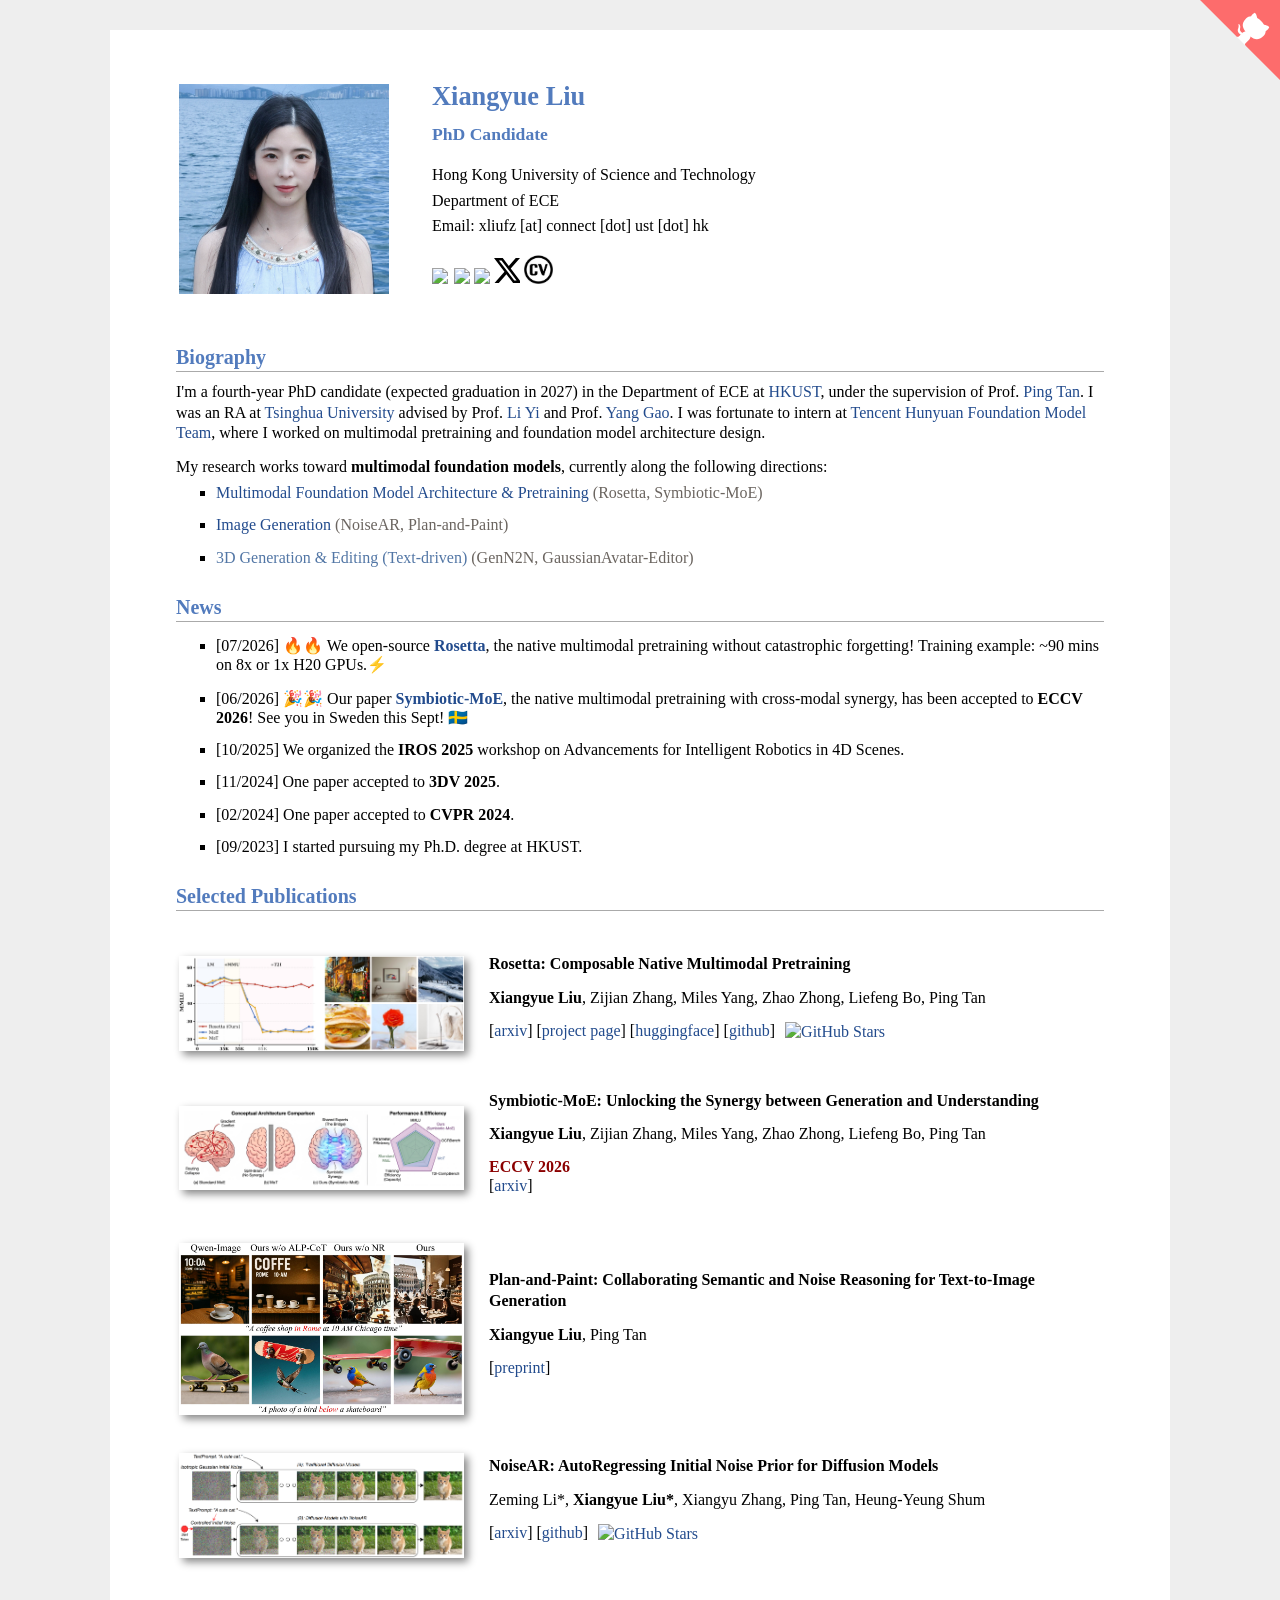
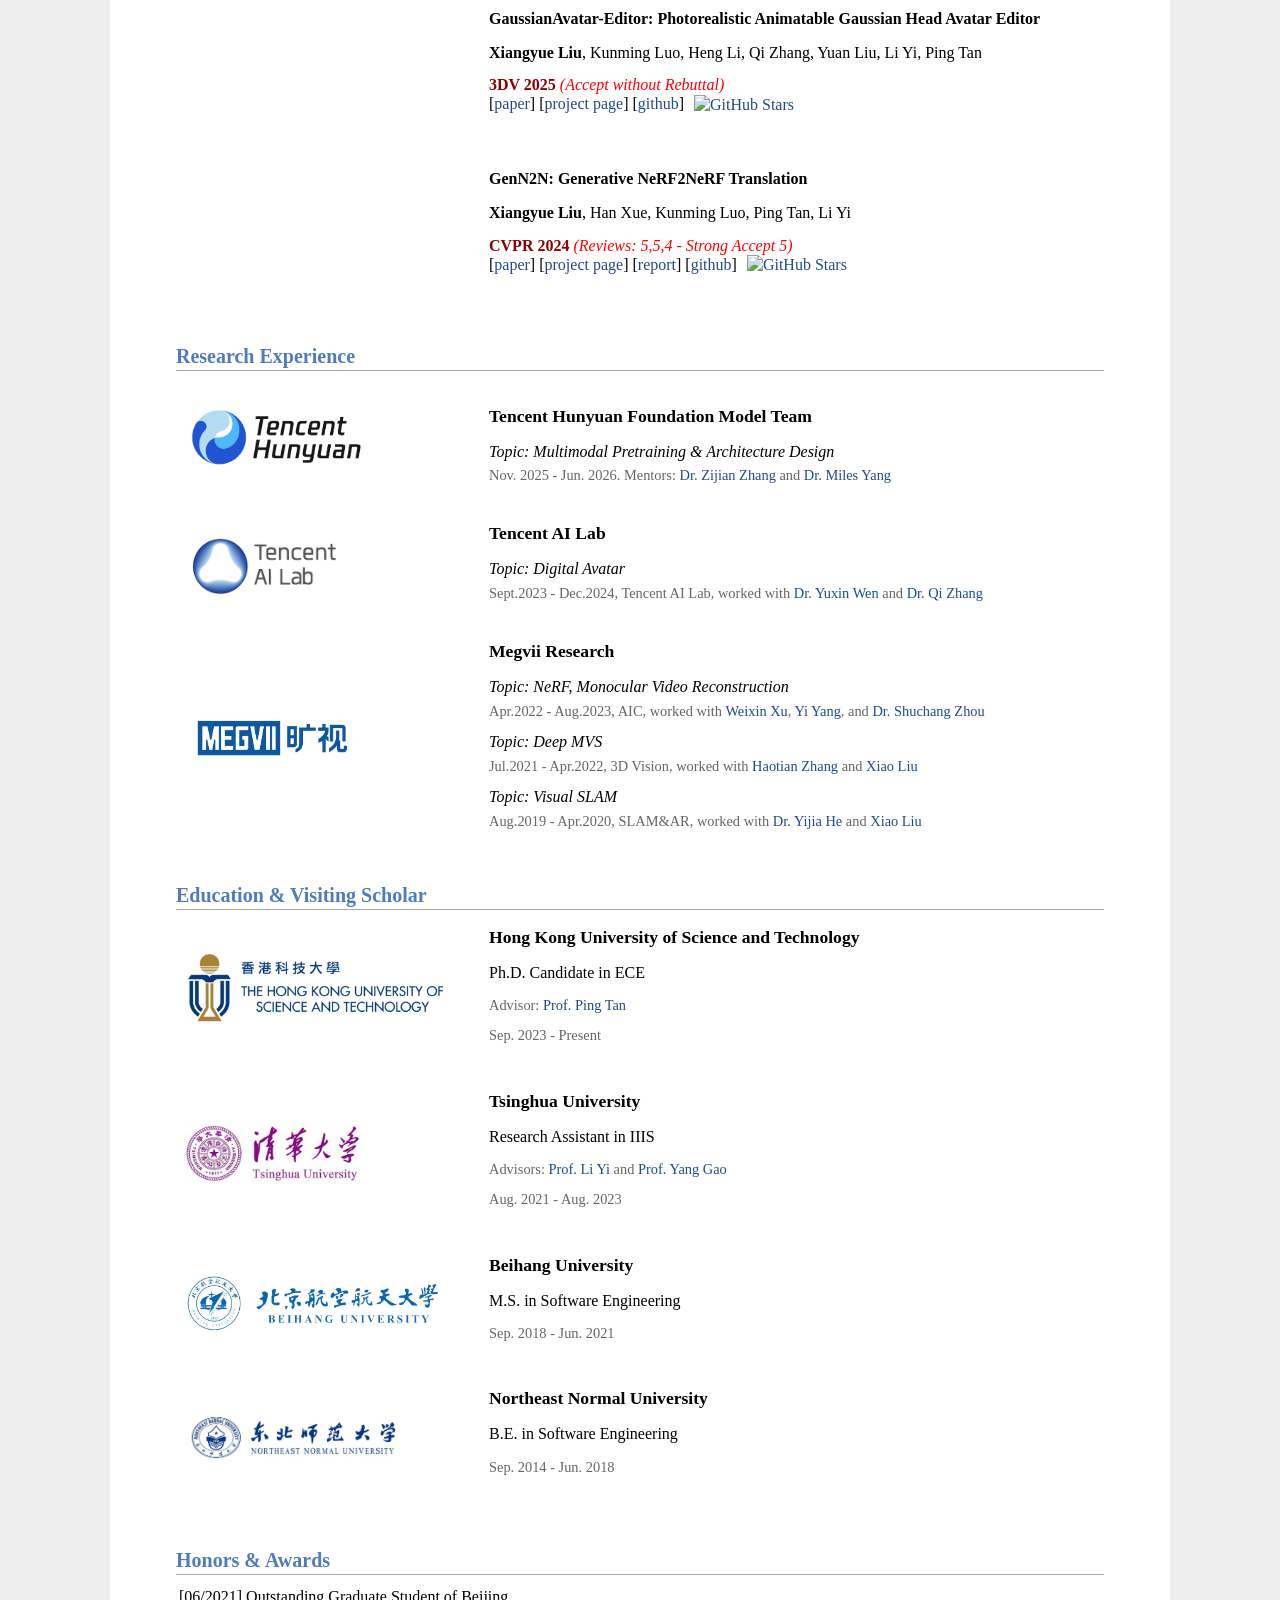
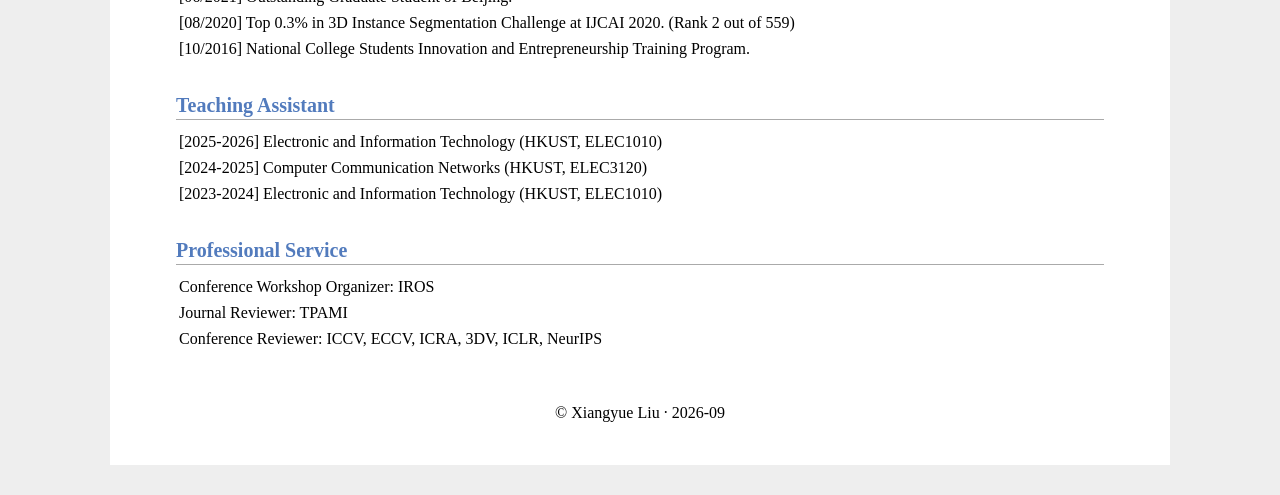
==== index.html @ 3d0ee7c1 "Update index.html" ====
<!DOCTYPE html PUBLIC "-//W3C//DTD XHTML 1.1//EN"
  "http://www.w3.org/TR/xhtml11/DTD/xhtml11.dtd">
<html xmlns="http://www.w3.org/1999/xhtml" xml:lang="en">
<head>
<link rel="icon" type="image/png" href="./pic/rose-logo.png" />
<meta http-equiv="Content-Type" content="text/html;charset=utf-8" />

<meta name="keywords" content="Xiangyue Liu, Liu Xiangyue, Emma Liu, Beihang University, HKUST"> 
<meta name="description" content="Homepage of Xiangyue Liu">
<meta name="google-site-verification" content="yy_3iiS_X6pJdegdwitJMrH0LRLHXwpjrV9RKLXxKjg" />
<meta name="google-site-verification" content="yy_3iiS_X6pJdegdwitJMrH0LRLHXwpjrV9RKLXxKjg" />
<link rel="stylesheet" href="jemdoc.css" type="text/css">
<title>Xiangyue Liu</title>
<style>
    .smaller-image {
      width: 20%;
    }
</style>

</head>
<body>
<div id="layout-content" style="margin-top:25px">
 <a href="https://github.com/Lxiangyue" class="github-corner"><svg width="80" height="80" viewBox="0 0 250 250" style="fill:#FD6C6C; color:#fff; position: absolute; top: 0; border: 0; right: 0;"><path d="M0,0 L115,115 L130,115 L142,142 L250,250 L250,0 Z"></path><path d="M128.3,109.0 C113.8,99.7 119.0,89.6 119.0,89.6 C122.0,82.7 120.5,78.6 120.5,78.6 C119.2,72.0 123.4,76.3 123.4,76.3 C127.3,80.9 125.5,87.3 125.5,87.3 C122.9,97.6 130.6,101.9 134.4,103.2" fill="currentColor" style="transform-origin: 130px 106px;" class="octo-arm"></path><path d="M115.0,115.0 C114.9,115.1 118.7,116.5 119.8,115.4 L133.7,101.6 C136.9,99.2 139.9,98.4 142.2,98.6 C133.8,88.0 127.5,74.4 143.8,58.0 C148.5,53.4 154.0,51.2 159.7,51.0 C160.3,49.4 163.2,43.6 171.4,40.1 C171.4,40.1 176.1,42.5 178.8,56.2 C183.1,58.6 187.2,61.8 190.9,65.4 C194.5,69.0 197.7,73.2 200.1,77.6 C213.8,80.2 216.3,84.9 216.3,84.9 C212.7,93.1 206.9,96.0 205.4,96.6 C205.1,102.4 203.0,107.8 198.3,112.5 C181.9,128.9 168.3,122.5 157.7,114.1 C157.9,116.9 156.7,120.9 152.7,124.9 L141.0,136.5 C139.8,137.7 141.6,141.9 141.8,141.8 Z" fill="currentColor" class="octo-body"></path></svg></a><style>.github-corner:hover .octo-arm{animation:octocat-wave 560ms ease-in-out}@keyframes octocat-wave{0%,100%{transform:rotate(0)}20%,60%{transform:rotate(-25deg)}40%,80%{transform:rotate(10deg)}}@media (max-width:500px){.github-corner:hover .octo-arm{animation:none}.github-corner .octo-arm{animation:octocat-wave 560ms ease-in-out}}</style>

<table>
    <tbody>
        <tr>
            <td style="vertical-align: middle; width: 220px;">
                <img src="./pic/im.jpg" border="0" width="210">
            </td>
            
            <td style="vertical-align: middle; padding-left: 30px;"> 
                <div id="toptitle">					
                    <h1 style="margin-top: 15px; margin-bottom: 5px;">Xiangyue Liu</h1>
                    <h3 style="margin-top: 0; margin-bottom: 15px;">PhD Candidate</h3>
                    
                    <p style="line-height: 1.6; margin-bottom: 0;">
                        Hong Kong University of Science and Technology <br>
                        Department of ECE<br>
                        Email: xliufz [at] connect [dot] ust [dot] hk
                    </p>
                    
                    <p style="margin-bottom: 0; margin-top: 15px;"> 
                        <a href="https://scholar.google.com/citations?user=m3c3jnYAAAAJ&hl=en" style="margin-right: 2px;">
                            <img src="./pic/google_scholar.png" height="30px" style="margin-bottom:-3px">
                        </a>
                        <a href="https://github.com/Lxiangyue">
                            <img src="./pic/github.jpg" height="30px" style="margin-bottom:-3px">
                        </a>
                        <a href="https://www.linkedin.com/in/xiangyue-liu-45589934b">
                            <img src="./pic/LinkedIn.jpg" height="30px" style="margin-bottom:-3px">
                        </a>
                        <a href="https://x.com/star_chenxi" style="display:inline-block; margin-bottom:-3px; vertical-align:-2px;">
                            <svg width="26" height="26" viewBox="1.254 1.452 20.298 20.298" fill="#000">
                                <path d="M18.244 2.25h3.308l-7.227 8.26 8.502 11.24h-6.66l-5.214-6.817L4.99 21.75H1.68l7.73-8.835L1.254 2.25H8.08l4.713 6.231zm-1.161 17.52h1.833L7.084 4.126H5.117z"/>
                            </svg>
                        </a>
					    <a href="./pic/cv-xiangyueliu.pdf" target="_blank" style="margin-right: 2px; border: none !important; text-decoration: none !important; outline: none !important;">
					        <img src="./pic/cv-logo.png" height="30px" style="margin-bottom:-3px; border: none !important;">
					    </a>
                    </p>
                </div>
            </td>
        </tr>
    </tbody>
</table>

<h2>Biography</h2>
<p>
	<!-- I'm a fourth-year (expected June 2027) PhD candidate of ECE at <a href="https://hkust.edu.hk/zh-hans">HKUST</a>, under the supervision of <a href="https://ece.hkust.edu.hk/pingtan">Prof. Ping Tan</a>. 
	I was an RA at <a href="https://iiis.tsinghua.edu.cn/en/">Tsinghua University</a> advised by <a href="https://ericyi.github.io/">Prof. Li Yi</a> and <a href="http://people.iiis.tsinghua.edu.cn/~gaoyang/">Prof. Yang Gao</a>. 
	<p style="margin-top: 12px; margin-bottom: 16px;">
	  My research interests focus on 
	  <span style="color: #666;">Multimodal Pretraining</span>, 
	  <span style="color: #666;">Large Multimodal Foundation Models</span>, 
	  <span style="color: #666;">Unified Understanding and Generation</span>, and 
	  <span style="color: #666;">Generative Models</span>.
	</p> -->

	I'm a fourth-year PhD candidate (expected graduation in 2027) in the Department of ECE at <a href="https://hkust.edu.hk/zh-hans">HKUST</a>, under the supervision of Prof. <a href="https://ece.hkust.edu.hk/pingtan">Ping Tan</a>. I was an RA at <a href="https://iiis.tsinghua.edu.cn/en/">Tsinghua University</a> advised by Prof. <a href="https://ericyi.github.io/">Li Yi</a> and Prof. <a href="http://people.iiis.tsinghua.edu.cn/~gaoyang/">Yang Gao</a>. I was fortunate to intern at <a href="">Tencent Hunyuan Foundation Model Team</a>, where I worked on multimodal pretraining and foundation model architecture design.
	
        <p>My research works toward <strong>multimodal foundation models</strong>, currently along the following directions:</p>
        <ul class="areas">
          <li>
            <span class="area-name"><a href="">Multimodal Foundation Model Architecture &amp; Pretraining</a></span>
		    <span class="area-works" style="color: #6b6560;">
		      (<a href="https://rosetta-lmm.github.io/" style="color: #6b6560;">Rosetta</a>,
		      <a href="https://arxiv.org/pdf/2604.07753" style="color: #6b6560;">Symbiotic-MoE</a>)
		    </span>
            <!-- <span class="area-works">(<a href="https://rosetta-lmm.github.io/">Rosetta</a>, <a href="https://arxiv.org/pdf/2604.07753">Symbiotic-MoE</a>)</span> -->
          </li>
          <li>
            <span class="area-name"><a href="">Image Generation</a></span>
            <!-- <span class="area-works">(<a href="https://arxiv.org/abs/2506.01337">NoiseAR</a>, <a href="https://openreview.net/forum?id=DC0AtnJXeQ">Plan-and-Paint</a>)</span> -->
		    <span class="area-works" style="color: #6b6560;">
		      (<a href="https://arxiv.org/abs/2506.01337" style="color: #6b6560;">NoiseAR</a>,
		      <a href="https://openreview.net/forum?id=DC0AtnJXeQ" style="color: #6b6560;">Plan-and-Paint</a>)
		    </span>
          </li>
          <li>
            <span class="area-name" style="color: #5276a5;">3D Generation &amp; Editing (Text-driven)</span>
            <!-- <span class="area-works">(<a href="https://xiangyueliu.github.io/GenN2N/">GenN2N</a>, <a href="https://xiangyueliu.github.io/GaussianAvatar-Editor/">GaussianAvatar-Editor</a>)</span> -->
		    <span class="area-works" style="color: #6b6560;">
		      (<a href="https://xiangyueliu.github.io/GenN2N/" style="color: #6b6560;">GenN2N</a>,
		      <a href="https://xiangyueliu.github.io/GaussianAvatar-Editor/" style="color: #6b6560;">GaussianAvatar-Editor</a>)
		    </span>
		  </li>
          <!-- <li>
            <span class="area-name">Spatial Intelligence</span>
            <span class="area-works"><a href="https://ieeexplore.ieee.org/abstract/document/9561283">RPR</a>, <a href="https://ieeexplore.ieee.org/abstract/document/9879144">TransMVSNet</a>, <a href="https://link.springer.com/chapter/10.1007/978-3-031-19821-2_36">KD-MVS</a>, <a href="https://link.springer.com/chapter/10.1007/978-3-031-19784-0_5">INRs</a></span>
          </li> -->
        </ul>

	
<h2>News</h2>
<div style=overflow: auto;">
<ul>
	<li>
	    [07/2026] 🔥🔥 We open-source <a href="https://rosetta-lmm.github.io/" target="_blank"><strong>Rosetta</strong></a>, the native multimodal pretraining without catastrophic forgetting! Training example: ~90 mins on 8x or 1x H20 GPUs.⚡️
	</li>
	<li>
	    [06/2026] 🎉🎉 Our paper <a href="https://arxiv.org/pdf/2604.07753" target="_blank"><strong>Symbiotic-MoE</strong></a>, the native multimodal pretraining with cross-modal synergy, has been accepted to <a href="https://eccv.ecva.net/Conferences/2026" style="color: inherit; text-decoration: none;"><strong>ECCV 2026</strong></a>! See you in Sweden this Sept! 🇸🇪
	</li>
	<li> 
		[10/2025] We organized the <a href="https://www.iros25.org/" style="color: inherit; text-decoration: none;"><strong>IROS 2025</strong></a> workshop on <a href="https://4drobotics-iros2025.github.io/" style="color: inherit; text-decoration: none;">Advancements for Intelligent Robotics in 4D Scenes</a>. 
	</li>
	<li>
		
		[11/2024] One paper accepted to <a href="https://3dvconf.github.io/2025/" style="color: inherit; text-decoration: none;"><strong>3DV 2025</strong></a>.
	</li>
	<li>
		[02/2024] One paper accepted to <a href="https://cvpr.thecvf.com/Conferences/2024" style="color: inherit; text-decoration: none;"><strong>CVPR 2024</strong></a>.
	</li>
	<li>
		[09/2023] I started pursuing my Ph.D. degree at <a href="https://hkust.edu.hk/zh-hans" style="color: inherit; text-decoration: none;">HKUST</a>.
	</li>
	
</ul>
</div>
	
<h2> Selected Publications </h2>
<!-- <small>*: equal contribution</small> -->
<table id="tbPublications" width="100%">
	<tbody>
		<tr>
		<tr>&nbsp</tr>
		<tr>&nbsp</tr>
		<tr>&nbsp</tr>
		<tr>&nbsp</tr>
		<tr>&nbsp</tr>

		
 		<tr>
			<td width="306">
			<img src="./pub/Rosetta.jpg" width="285px" style="box-shadow: 4px 4px 8px #888">
			</td>				
			<td>
			<p><b>Rosetta: Composable Native Multimodal Pretraining</b></p>
			<p><b>Xiangyue Liu</b>, Zijian Zhang, Miles Yang, Zhao Zhong, Liefeng Bo, Ping Tan</p>
		    <p>
		      [<a href="https://arxiv.org/abs/2607.00293">arxiv</a>] 
		      [<a href="https://rosetta-lmm.github.io/">project page</a>] 
		      [<a href="https://huggingface.co/tencent/Rosetta-inference">huggingface</a>]
		      [<a href="https://github.com/Lxiangyue/Rosetta">github</a>] 
		      <a href="https://github.com/Lxiangyue/Rosetta" target="_blank" style="text-decoration: none; margin-left: 6px; vertical-align: middle;">
		        <img src="https://img.shields.io/github/stars/Lxiangyue/Rosetta?style=social" alt="GitHub Stars" style="height: 20px; vertical-align: middle; margin-bottom: 1px;">
		      </a>
		    </p>
			</td>
		</tr>
		<tr>&nbsp</tr>
			<tr>&nbsp</tr>
			<tr>&nbsp</tr>
			<tr>&nbsp</tr>
			<tr>&nbsp</tr>
		<tr>&nbsp</tr>
		<tr>&nbsp</tr>
		<tr>&nbsp</tr>
		<tr>&nbsp</tr>
		<tr>&nbsp</tr>	
		<tr>&nbsp</tr>
		<tr>&nbsp</tr>
		<tr>&nbsp</tr>
		<tr>&nbsp</tr>
		<tr>&nbsp</tr>

		
		<!--########################-->
 		<tr>
			<td width="306">
			<!-- <img src="./pub/teaser.png" width="285px" style="box-shadow: 4px 4px 8px #888"> -->
			<img src="./pub/Symbiotic-MoE.png" width="285px" style="box-shadow: 4px 4px 8px #888">
			</td>				
			<td>
			<p><b>Symbiotic-MoE: Unlocking the Synergy between Generation and Understanding</b></p>
			<p><b>Xiangyue Liu</b>, Zijian Zhang, Miles Yang, Zhao Zhong, Liefeng Bo, Ping Tan</p>
			<a href="https://eccv.ecva.net/Conferences/2026" style="color: #8b0000; text-decoration: none;"><strong>ECCV 2026</strong></a>
			<p> [<a href="https://arxiv.org/pdf/2604.07753">arxiv</a>] 
			</p>
			</td>
		</tr>
		<tr>&nbsp</tr>
			<tr>&nbsp</tr>
			<tr>&nbsp</tr>
			<tr>&nbsp</tr>
			<tr>&nbsp</tr>
		<tr>&nbsp</tr>
		<tr>&nbsp</tr>
		<tr>&nbsp</tr>
		<tr>&nbsp</tr>
		<tr>&nbsp</tr>	
		
		<tr>&nbsp</tr>
		<tr>&nbsp</tr>
		<tr>&nbsp</tr>
		<tr>&nbsp</tr>
		<tr>&nbsp</tr>
		<!--########################-->
 		<tr>
			<td width="306">
			<img src="./pub/Plan-and-Paint.jpg" width="285px" style="box-shadow: 4px 4px 8px #888">
			</td>				
			<td>
			<p><b>Plan-and-Paint: Collaborating Semantic and Noise Reasoning for Text-to-Image Generation</b></p>
			<p><b>Xiangyue Liu</b>, Ping Tan</p>
			<p> [<a href="https://openreview.net/pdf?id=DC0AtnJXeQ">preprint</a>] 
			</p>
			</td>
		</tr>
		<tr>&nbsp</tr>
			<tr>&nbsp</tr>
			<tr>&nbsp</tr>
			<tr>&nbsp</tr>
			<tr>&nbsp</tr>
		<tr>&nbsp</tr>
			<tr>&nbsp</tr>
			<tr>&nbsp</tr>
			<tr>&nbsp</tr>
			<tr>&nbsp</tr>
		
		<tr>&nbsp</tr>
		<tr>&nbsp</tr>
		<tr>&nbsp</tr>
		<tr>&nbsp</tr>
		<tr>&nbsp</tr>
		<!--########################-->
		<tr>
			<td width="306">
			<img src="./pub/NoiseAR.png" width="285px" style="box-shadow: 4px 4px 8px #888">
			</td>				
			<td>
			<p><b>NoiseAR: AutoRegressing Initial Noise Prior for Diffusion Models</b></p>
			<p>Zeming Li*, <b>Xiangyue Liu*</b>, Xiangyu Zhang, Ping Tan, Heung-Yeung Shum</p>
			<p> 
				[<a href="https://arxiv.org/abs/2506.01337">arxiv</a>] 
				[<a href="https://github.com/HKUST-SAIL/NoiseAR/">github</a>] 
			<a href="https://github.com/HKUST-SAIL/NoiseAR" target="_blank" style="text-decoration: none; margin-left: 6px; vertical-align: middle;">
		    	<img src="https://img.shields.io/github/stars/HKUST-SAIL/NoiseAR?style=social" alt="GitHub Stars" style="height: 20px; vertical-align: middle; margin-bottom: 1px;">
		    </a>
			</p>
			</td>
		</tr>
		<tr>&nbsp</tr>
		<tr>&nbsp</tr>
		<tr>&nbsp</tr>
		<tr>&nbsp</tr>
		<tr>&nbsp</tr>
			<tr>&nbsp</tr>
		<tr>&nbsp</tr>
		<tr>&nbsp</tr>
		<tr>&nbsp</tr>
		<tr>&nbsp</tr>
		<tr>&nbsp</tr>
		<tr>&nbsp</tr>
		<tr>&nbsp</tr>
		<tr>&nbsp</tr>
		<tr>&nbsp</tr>	
		<!--########################-->
		<tr>
			<td width="306">
			<video width="285" muted autoplay loop>
			    <source src="./pub/3DV_GSEditor.mp4" type="video/mp4">
			</video>
			</td>
			<td>
			<p><b>GaussianAvatar-Editor: Photorealistic Animatable Gaussian Head Avatar Editor</b></p>
			<p> <b>Xiangyue Liu</b>, Kunming Luo, Heng Li, Qi Zhang, Yuan Liu, Li Yi, Ping Tan </p>
			<!-- <a href="https://3dvconf.github.io/2025/" style="color: #8b0000; text-decoration: none;"><strong>3DV 2025</strong></a><span style="color: #a16207; font-weight: normal; font-style: italic; font-size: 1.0em; margin-left: 4px;">(Accept without Rebuttal)</span> -->
			<a href="https://3dvconf.github.io/2025/" style="color: #8b0000; text-decoration: none;"><strong>3DV 2025</strong></a><span style="color: red; font-weight: normal; font-style: italic; font-size: 1.0em; margin-left: 4px;">(Accept without Rebuttal)</span>
			<p>[<a href="https://arxiv.org/abs/2501.09978">paper</a>] [<a href="https://xiangyueliu.github.io/GaussianAvatar-Editor/">project page</a>] [<a href="https://github.com/Lxiangyue/GaussianAvatar-Editor">github</a>]
			<a href="https://github.com/Lxiangyue/GaussianAvatar-Editor" target="_blank" style="text-decoration: none; margin-left: 6px; vertical-align: middle;">
		    	<img src="https://img.shields.io/github/stars/Lxiangyue/GaussianAvatar-Editor?style=social" alt="GitHub Stars" style="height: 20px; vertical-align: middle; margin-bottom: 1px;">
		    </a>
			</p>
			</td>
		</tr>
		<tr>&nbsp</tr>
		<tr>&nbsp</tr>
		<tr>&nbsp</tr>
		<tr>&nbsp</tr>
		<tr>&nbsp</tr>
		<!--########################-->
		<tr>
			<td width="306">
			<video width="285" muted autoplay loop>
			    <source src="./pub/CVPR_GenN2N.mp4" type="video/mp4">
			</video>
			</td>
			<td>
			<p><b>GenN2N: Generative NeRF2NeRF Translation</b></p>
			<p> <b>Xiangyue Liu</b>, Han Xue, Kunming Luo, Ping Tan, Li Yi </p>
			<!-- <a href="https://cvpr.thecvf.com/Conferences/2024" style="color: inherit; text-decoration: none;"><strong>CVPR 2024</strong></a><span style="color:red;"> (Reviews: 5,5,4 - Strong Accept 5)</span> -->
			<!-- <a href="https://cvpr.thecvf.com/Conferences/2024" style="color: #8b0000; text-decoration: none;"><strong>CVPR 2024</strong></a><span style="color: #a16207; font-weight: normal; font-style: italic; font-size: 1.0em; margin-left: 4px;">(Reviews: 5,5,4 - Strong Accept 5)</span> -->
			<a href="https://cvpr.thecvf.com/Conferences/2024" style="color: #8b0000; text-decoration: none;"><strong>CVPR 2024</strong></a><span style="color: red; font-weight: normal; font-style: italic; font-size: 1.0em; margin-left: 4px;">(Reviews: 5,5,4 - Strong Accept 5)</span>
				<!-- <span style="color: #8b0000; font-weight: normal; font-style: italic; font-size: 0.95em; margin-left: 4px;">(Reviews: 5,5,4 - Strong Accept 5)</span> -->
			<p> [<a href="https://openaccess.thecvf.com/content/CVPR2024/papers/Liu_GenN2N_Generative_NeRF2NeRF_Translation_CVPR_2024_paper.pdf">paper</a>] [<a href="https://xiangyueliu.github.io/GenN2N/">project page</a>] [<a href="https://mp.weixin.qq.com/s/9CYkP_-oV6g4H5Pcs9PAgw">report</a>] [<a href="https://github.com/Lxiangyue/GenN2N">github</a>]
			 <a href="https://github.com/Lxiangyue/GenN2N" target="_blank" style="text-decoration: none; margin-left: 6px; vertical-align: middle;">
		        <img src="https://img.shields.io/github/stars/Lxiangyue/GenN2N?style=social" alt="GitHub Stars" style="height: 20px; vertical-align: middle; margin-bottom: 1px;">
		      </a>
			</p>
			</td>
		</tr>
		<tr>&nbsp</tr>
		<tr>&nbsp</tr>
		<tr>&nbsp</tr>
		<tr>&nbsp</tr>
		<tr>&nbsp</tr>

		
		<!-- <tr>
			<td width="306">
			<video width="285" muted autoplay loop>
			    <source src="./pub/Uni3D.mp4" type="video/mp4">
			</video>
			</td>
			<td>
			<p><b>Uni3D: Single Video-based Dynamic 3D Modeling for Humans and Animals with a Unified Template</b></p>
			<p> <b>Xiangyue Liu</b>, Weixin Xu, Shuchang Zhou, Li Yi, Yang Gao </p>
			<em>Under Review</em>
			<p> [<a href="https://xiangyueliu.github.io/Uni3D/">project</a>]
			</p>
			</td>
		</tr>
		<tr>&nbsp</tr>
		<tr>&nbsp</tr>
		<tr>&nbsp</tr>
		<tr>&nbsp</tr>
		<tr>&nbsp</tr> -->

		<!--########################-->
		<!-- <tr>
			<td width="306">
			<img src="./pub/ECCV_Sob.png" width="285px" style="box-shadow: 4px 4px 8px #888">
			</td>
			<td>
			<p><b>Sobolev Training for Implicit Neural Representations with Approximated Image Derivatives</b></p>
			<p> Wentao Yuan, Qingtian Zhu, <b>Xiangyue Liu</b>, Yikang Ding, Haotian Zhang, Chi Zhang </p>
			<em>ECCV 2022</em>
			<p> [<a href="https://arxiv.org/abs/2207.10395?context=cs">paper</a>] [<a href="https://github.com/megvii-research/Sobolev_INRs">code</a>] 
			</p>
			</td>
		</tr>
		<tr>&nbsp</tr>
		<tr>&nbsp</tr>
		<tr>&nbsp</tr>
		<tr>&nbsp</tr>
		<tr>&nbsp</tr> -->
		
		<!--########################-->
		<!-- <tr>
			<td width="306">
			<img src="./pub/ECCV_KDMVS.png" width="285px" style="box-shadow: 4px 4px 8px #888">
			</td>
			<td>
			<p><b>KD-MVS: Knowledge Distillation Based Self-supervised Learning for Multi-view Stereo</b></p>
			<p> Yikang Ding, Qingtian Zhu, <b>Xiangyue Liu</b>, Wentao Yuan, Haotian Zhang, Chi Zhang </p>
			<em>ECCV 2022</em>
			<p> [<a href="https://arxiv.org/abs/2207.10425">paper</a>] [<a href="https://github.com/megvii-research/KD-MVS">code</a>]
			</p>
			</td>
		</tr>
		<tr>&nbsp</tr>
		<tr>&nbsp</tr>
		<tr>&nbsp</tr>
		<tr>&nbsp</tr>
		<tr>&nbsp</tr> -->
		
		<!--########################-->
		<!-- <tr>
			<td width="306">
			<img src="./pub/CVPR_TransMVSNet.png" width="285px" style="box-shadow: 4px 4px 8px #888">
			</td>
			<td>
			<p><b>TransMVSNet: Global Context-aware Multi-view Stereo Network with Transformers</b></p>
			<p> Yikang Ding*, Wentao Yuan*, Qingtian Zhu, Haotian Zhang, <b>Xiangyue Liu</b>, Yuanjiang Wang, Xiao Liu </p>
			<em>CVPR 2022</em>
			<p> [<a href="https://arxiv.org/abs/2111.14600">paper</a>] [<a href="https://dingyikang.github.io/transmvsnet.github.io/">project</a>] [<a href="https://github.com/MegviiRobot/TransMVSNet">code</a>] 
			</p>
			</td>
		</tr>
		<tr>&nbsp</tr>
		<tr>&nbsp</tr>
		<tr>&nbsp</tr>
		<tr>&nbsp</tr>
		<tr>&nbsp</tr> -->
		
		<!--########################-->
		<!-- <tr>
			<td width="306">
			<img src="./pub/ICRA_RPR.png" width="285px" style="box-shadow: 4px 4px 8px #888">
			</td>
			<td>
			<p><b>Structure Reconstruction Using Ray-Point-Ray Features: Representation and Camera Pose Estimation</b></p>
			<p> Yijia He*, <b>Xiangyue Liu*</b>, Xiao Liu, Ji Zhao </p>
			<em>ICRA 2021</em>
			<p> [<a href="https://ieeexplore.ieee.org/document/9561283">paper</a>]
			</p>
			</td>
		</tr>
		<tr>&nbsp</tr>
		<tr>&nbsp</tr>
		<tr>&nbsp</tr>
		<tr>&nbsp</tr>
		<tr>&nbsp</tr> -->

		<!--########################-->
		<!-- <tr>
			<td width="306">
			<img src="./pub/IJCAI_3DSeg.png" width="285px" style="box-shadow: 4px 4px 8px #888">
			</td>
			<td>
			<p><b>2nd Place Solution to Instance Segmentation of IJCAI 3D AI Challenge 2020</b></p>
			<p> Kai Jiang*, <b>Xiangyue Liu*</b>, Zhang Ju*, Xiang Luo </p>
			<em>IJCAI Workshop 2020</em>
			<p> [<a href="https://arxiv.org/abs/2010.10957">paper</a>]
			</p>
			</td>
		</tr>
		<tr>&nbsp</tr>
		<tr>&nbsp</tr>
		<tr>&nbsp</tr>
		<tr>&nbsp</tr>
		<tr>&nbsp</tr>		 -->
		
	</tbody>
</table>


	
<h2>Research Experience</h2>
<table id="tbPublications" width="100%">
	<tbody>
	<p></p>
	</td>

    <tr>
		<td width="306" style="vertical-align: top; padding-top: 3px;">
		<img src="./internship/hunyuan-English.png" width="210x" style="box-shadow: 4px 4px 8px #ffffff; margin-left: -5px;">
		<!-- <img src="./internship/tencent_hunyuan.jpg" width="200x" style="box-shadow: 4px 4px 8px #ffffff; margin-left: 10px;"> -->
		</td>
        <td>
            <p style="font-size: 1.1em;"><b>Tencent Hunyuan Foundation Model Team</b></p>
            <p style="margin-bottom: 4px;"><em>Topic: Multimodal Pretraining & Architecture Design</em></p>
            <p style="font-size: 0.9em; color: #666;">Nov. 2025 - Jun. 2026. Mentors: <a href="https://scholar.google.com/citations?user=TZ0nnhgAAAAJ&hl=zh-CN">Dr. Zijian Zhang</a> and <a href="https://openreview.net/profile?id=~Miles_Yang2">Dr. Miles Yang</a></p>
            </p>
		</td>
    </tr>
	<tr>&nbsp</tr>
		<tr>&nbsp</tr>
		<tr>&nbsp</tr>
		<tr>&nbsp</tr>
		<tr>&nbsp</tr>
	<tr>&nbsp</tr>
		<tr>&nbsp</tr>
		<tr>&nbsp</tr>
		<tr>&nbsp</tr>
		<tr>&nbsp</tr>

	
	<tr>
		<td width="306">
		<img src="./internship/tencent.png" width="160x" style="box-shadow: 4px 4px 8px #ffffff; margin-left: 5px;">
		</td>
		<td>
		<p style="font-size: 1.1em;"><b> Tencent AI Lab </b></p>
		<p style="margin-bottom: 4px;"><em>Topic: Digital Avatar</em></p>
		<p style="font-size: 0.9em; color: #666;">Sept.2023 - Dec.2024, Tencent AI Lab, worked with <a href="https://scholar.google.com/citations?user=DTIh8o4AAAAJ&hl=en">Dr. Yuxin Wen</a> and <a href="https://qzhang-cv.github.io/">Dr. Qi Zhang</a></p>
		</td>
	</tr>
	<tr>&nbsp</tr>
		<tr>&nbsp</tr>
		<tr>&nbsp</tr>
		<tr>&nbsp</tr>
		<tr>&nbsp</tr>
	<tr>&nbsp</tr>
		<tr>&nbsp</tr>
		<tr>&nbsp</tr>
		<tr>&nbsp</tr>
		<tr>&nbsp</tr>
	<tr>
		<tr>
		<td width="306">
		<img src="./internship/megvii.png" width="180x" style="box-shadow: 4px 4px 8px #ffffff; margin-left: 3px;">
		</td>
		<td>
		<p style="font-size: 1.1em;"><b> Megvii Research</b></p>
		<p style="margin-bottom: 4px;"><em>Topic: NeRF, Monocular Video Reconstruction</em></p>
		<p style="font-size: 0.9em; color: #666;">Apr.2022 - Aug.2023, AIC, worked with <a href="https://scholar.google.com/citations?user=DWb7N7IAAAAJ&hl=en">Weixin Xu</a>, <a href="https://scholar.google.com/citations?user=5u95wzMAAAAJ&hl=en">Yi Yang</a>, and <a href="https://zsc.github.io/">Dr. Shuchang Zhou</a> </p>
			
		<p style="margin-bottom: 4px;"><em>Topic: Deep MVS</em></p>
		<p style="font-size: 0.9em; color: #666;">Jul.2021 - Apr.2022, 3D Vision, worked with <a href="https://scholar.google.com/citations?user=X1Sa_GYAAAAJ&hl=zh-CN/">Haotian Zhang</a> and <a href="http://www.liuxiao.org/">Xiao Liu</a> </p>
			
		<p style="margin-bottom: 4px;"><em>Topic: Visual SLAM</em></p>
		<p style="font-size: 0.9em; color: #666;">Aug.2019 - Apr.2020, SLAM&AR, worked with <a href="https://scholar.google.com/citations?hl=en&user=_0lKGnkAAAAJ&view_op=list_works&sortby=pubdate">Dr. Yijia He</a> and <a href="http://www.liuxiao.org/">Xiao Liu</a></p>
			
		</td>
	</tr>
	<tr>&nbsp</tr>
		<tr>&nbsp</tr>
		<tr>&nbsp</tr>
		<tr>&nbsp</tr>
		<tr>&nbsp</tr>
</tbody></table>

	
<h2>Education & Visiting Scholar</h2>
<table id="tbPublications" width="100%">
	<tbody>
	<tr>
		<td width="306" align="left" style="vertical-align: middle; padding-bottom: 30px;">
		<img src="./education/hkust.png" width="270px">
	    </td>
		<td style="vertical-align: middle; padding-bottom: 30px;">
			<p style="font-size: 1.1em;"><b>Hong Kong University of Science and Technology</b></p>
			<p>Ph.D. Candidate in ECE</p>
			<p style="font-size: 0.9em; color: #666;">Advisor: <a href="https://ece.hkust.edu.hk/pingtan">Prof. Ping Tan</a></p>
			<p style="font-size: 0.9em; color: #666;">Sep. 2023 - Present</p>
		</td>
	</tr>
	<p></p>
	<p></p>
	<p></p>
	<tr>
		<td width="306" align="left" style="vertical-align: middle; padding-bottom: 30px;">
			<img src="./education/thu.png" width="180px" style="box-shadow: 4px 4px 8px #ffffff; margin-left: 5px;">	
		</td>
		<td style="vertical-align: middle; padding-bottom: 30px;">
			<p style="font-size: 1.1em;"><b>Tsinghua University</b></p>
			<p>Research Assistant in IIIS</p>
			<p style="font-size: 0.9em; color: #666;">Advisors: <a href="https://ericyi.github.io/">Prof. Li Yi</a> and <a href="http://people.iiis.tsinghua.edu.cn/~gaoyang/">Prof. Yang Gao</a></p>
			<p style="font-size: 0.9em; color: #666;">Aug. 2021 - Aug. 2023</p>
		</td>
	</tr>
	<p></p>
	<p></p>
	<p></p>
	<tr>
		<td width="306" align="left" style="vertical-align: middle; padding-bottom: 30px;">
			<img src="./education/buaa.png" width="260px" style="box-shadow: 4px 4px 8px #ffffff; margin-left: -1px;"">	   
		</td>
		<td style="vertical-align: middle; padding-bottom: 30px;">
			<p style="font-size: 1.1em;"><b>Beihang University</b></p>
			<p>M.S. in Software Engineering</p>
			<p style="font-size: 0.9em; color: #666;">Sep. 2018 - Jun. 2021</p>
		</td>
	</tr>
	<p></p>
	<p></p>
	<p></p>
	<tr>
		<td width="306" align="left" style="vertical-align: middle; padding-bottom: 30px;">
			<img src="./education/nenu.png" width="230px" style="box-shadow: 4px 4px 8px #ffffff; margin-left: 5px;">
		</td>	
		<td style="vertical-align: middle; padding-bottom: 30px;">
			<p style="font-size: 1.1em;"><b>Northeast Normal University</b></p>
			<p>B.E. in Software Engineering</p>
			<p style="font-size: 0.9em; color: #666;">Sep. 2014 - Jun. 2018</p>
		</td>
	</tr>
</tbody></table>



<h2>Honors & Awards</h2>
<table style="border-spacing:2px; width:100%; font-family: inherit; font-size: inherit;">
	<tbody>
	<tr><td style="padding-bottom: 5px;"> [06/2021] Outstanding Graduate Student of Beijing.</td></tr>
	<tr><td style="padding-bottom: 5px;"> [08/2020] Top 0.3% in 3D Instance Segmentation Challenge at IJCAI 2020. (Rank 2 out of 559)</td></tr>
	<tr><td style="padding-bottom: 5px;"> [10/2016] National College Students Innovation and Entrepreneurship Training Program.</td></tr>
	</tbody>
</table>
	


<h2>Teaching Assistant</h2>
<table style="border-spacing:2px; width:100%; font-family: inherit; font-size: inherit;">
	<tbody>
	<tr><td style="padding-bottom: 5px;"> [2025-2026] Electronic and Information Technology (HKUST, ELEC1010)</td></tr>
	<tr><td style="padding-bottom: 5px;"> [2024-2025] Computer Communication Networks (HKUST, ELEC3120)</td></tr>
	<tr><td style="padding-bottom: 5px;"> [2023-2024] Electronic and Information Technology (HKUST, ELEC1010)</td></tr>
	</tbody>
</table>
	

	
<h2>Professional Service</h2>
<table style="border-spacing:2px; width:100%; font-family: inherit; font-size: inherit;">
	<tbody>
	<tr><td style="padding-bottom: 5px;"> Conference Workshop Organizer: IROS</td></tr>
	<tr><td style="padding-bottom: 5px;"> Journal Reviewer: TPAMI</td></tr>
	<tr><td style="padding-bottom: 5px;"> Conference Reviewer: ICCV, ECCV, ICRA, 3DV, ICLR, NeurIPS</td></tr>
	</tbody>
</table>

	
<br>
<br>
<div>
	<script type='text/javascript' id='clustrmaps' src='//cdn.clustrmaps.com/map_v2.js?cl=6c7172&w=300&t=tt&d=fEfi1TeABOpJh2PR30Va7JSXWyub5nA4b3oo2lrqrrE&co=f4f4f4&ct=7c4c4c'></script>
</div>
	<!-- <iframe src="https://revolvermaps2.com/widget/c4dbf75e-7b52-484d-8a0d-77f32463772b" width="320" height="320" style="border:0;" loading="lazy"></iframe> -->
<p><center> &copy; Xiangyue Liu · 2026-09  </center></p>

</div>
</body></html>
---- jemdoc.css ----
/* Default css file for jemdoc. */

table#tlayout {
    border: none;
    border-collapse: separate;
    background: white;
}

html {
  background-color: #eeeeee; 
}

@font-face {
  font-family: 'StraightNumbers'; 
  src: local('Palatino');  
  unicode-range: U+30-39;         
}

body { 
  /* font-family: Georgia, serif; */
  font-family: 'StraightNumbers', Georgia, serif;
	
  color: #000;
  background-color: #ffffff; 
  text-align:left; /* for IE */
  margin-top: 30px; 
  margin-bottom: 30px;
  margin-left: auto;
  margin-right: auto;
  padding-left:  50px;
  padding-right: 50px;
  padding-top: 10px;
  padding-bottom: 30px;
  max-width: 960px;
}

#layout-menu {
	background: #f6f6f6;
	border: 1px solid #dddddd;
	padding-top: 0.5em;
	padding-left: 8px;
	padding-right: 8px;
	font-size: 1.0em;
	width: auto;
	white-space: nowrap;
    text-align: left;
    vertical-align: top;
}

#layout-menu td {
	background: #f4f4f4;
    vertical-align: top;
}

#layout-content {
	padding-top: 0.0em;
	padding-left: 1.0em;
	padding-right: 1.0em;
    border: none;
    background: white;
    text-align: left;
    vertical-align: top;
}

#layout-menu a {
	line-height: 1.5em;
	margin-left: 0.5em;
}

tt {
    background: #ffffdd;
}

pre, tt {
	font-size: 90%;
	font-family: monaco, monospace;
}

a, a > tt {
	color: #224b8d;
	text-decoration: none;
}

a:hover {
	border-bottom: 1px gray dotted;
}

#layout-menu a.current:link, #layout-menu a.current:visited {
	color: #022b6d;
	border-bottom: 1px gray solid;
}
#layout-menu a:link, #layout-menu a:visited, #layout-menu a:hover {
	color: #527bbd;
	text-decoration: none;
}
#layout-menu a:hover {
	text-decoration: none;
}

div.menu-category {
	border-bottom: 1px solid gray;
	margin-top: 0.8em;
	padding-top: 0.2em;
	padding-bottom: 0.1em;
	font-weight: bold;
}

div.menu-item {
	padding-left: 16px;
	text-indent: -16px;
}

div#toptitle {
	padding-bottom: 0.2em;
	margin-bottom: 1.5em;
	/*border-bottom: 3px double gray;*/
}

/* Reduce space if we begin the page with a title. */
div#toptitle + h2, div#toptitle + h3 {
	margin-top: 0em;
}

div#subtitle {
	margin-top: 0.0em;
	margin-bottom: 0.0em;
	padding-top: 0em;
	padding-bottom: 0.1em;
}

em {
	font-style: italic;
}

strong {
	font-weight: bold;
}


h1, h2, h3 {
	color: #527bbd;
	margin-top: 0.7em;
	margin-bottom: 0.5em;
	padding-bottom: 0.2em;
	line-height: 1.0;
	padding-top: 0.5em;
	border-bottom: 1px solid #aaaaaa;
}

h1 {
	font-size: 165%;
	padding-bottom: 0.3em;
}

h2 {
	padding-top: 0.8em;
	font-size: 125%;
}

h2 + h3 {
    padding-top: 0.2em;
}

h3 {
	font-size: 110%;
	border-bottom: none;
}

p {
	margin-top: 0.0em;
	margin-bottom: 0.8em;
	padding: 0;
	line-height: 1.3;
}

pre {
	padding: 0;
	margin: 0;
}

div#footer {
	font-size: small;
	border-top: 1px solid #c0c0c0;
	padding-top: 0.1em;
	margin-top: 4.0em;
	color: #c0c0c0;
}

div#footer a {
	color: #80a0b0;
}

div#footer-text {
	float: left;
	padding-bottom: 8px;
}

ul, ol, dl {
	margin-top: 0.2em;
	padding-top: 0;
	margin-bottom: 0.8em;
}

dt {
	margin-top: 0.5em;
	margin-bottom: 0;
}

dl {
	margin-left: 20px;
}

dd {
	color: #222222;
}

dd > *:first-child {
	margin-top: 0;
}

ul {
	list-style-position: outside;
	list-style-type: square;
}

p + ul, p + ol {
	margin-top: -0.5em;
}

li {
	margin-top:0.9em;
}

ol {
	list-style-position: outside;
	list-style-type: decimal;
}

li p, dd p {
	margin-bottom: 0.3em;
}


ol ol {
	list-style-type: lower-alpha;
}

ol ol ol {
	list-style-type: lower-roman;
}

p + div.codeblock {
	margin-top: -0.6em;
}

div.codeblock, div.infoblock {
	margin-right: 0%;
	margin-top: 1.2em;
	margin-bottom: 1.3em;
}

div.blocktitle {
	font-weight: bold;
	color: #cd7b62;
	margin-top: 1.2em;
	margin-bottom: 0.1em;
}

div.blockcontent {
	border: 1px solid silver;
	padding: 0.3em 0.5em;
}

div.infoblock > div.blockcontent {
	background: #ffffee;
}

div.blockcontent p + ul, div.blockcontent p + ol {
	margin-top: 0.4em;
}

div.infoblock p {
	margin-bottom: 0em;
}

div.infoblock li p, div.infoblock dd p {
	margin-bottom: 0.5em;
}

div.infoblock p + p {
	margin-top: 0.8em;
}

div.codeblock > div.blockcontent {
	background: #f6f6f6;
}

span.pycommand {
	color: #000070;
}

span.statement {
	color: #008800;
}
span.builtin {
	color: #000088;
}
span.special {
	color: #990000;
}
span.operator {
	color: #880000;
}
span.error {
	color: #aa0000;
}
span.comment, span.comment > *, span.string, span.string > * {
	color: #606060;
}

@media print {
	#layout-menu { display: none; }
}

#fwtitle {
	margin: 2px;
}

#fwtitle #toptitle {
	padding-left: 0.5em;
	margin-bottom: 0.5em;
}

#layout-content h1:first-child, #layout-content h2:first-child, #layout-content h3:first-child {
	margin-top: -0.7em;
}

div#toptitle h1, #layout-content div#toptitle h1 {
	margin-bottom: 0.0em;
	padding-bottom: 0.1em;
	padding-top: 0;
	margin-top: 0.5em;
	border-bottom: none;
}

img.eq {
	padding: 0;
	padding-left: 0.1em;
	padding-right: 0.1em;
	margin: 0;
}

img.eqwl {
	padding-left: 2em;
	padding-top: 0.6em;
	padding-bottom: 0.2em;
	margin: 0;
}

table + table {
    margin-top: 1em;
}

tr.heading {
    font-weight: bold;
    border-bottom: 2px solid black;
}

img {
    border: none;
}

table.imgtable, table.imgtable td {
    border: none;
    text-align: left;
}
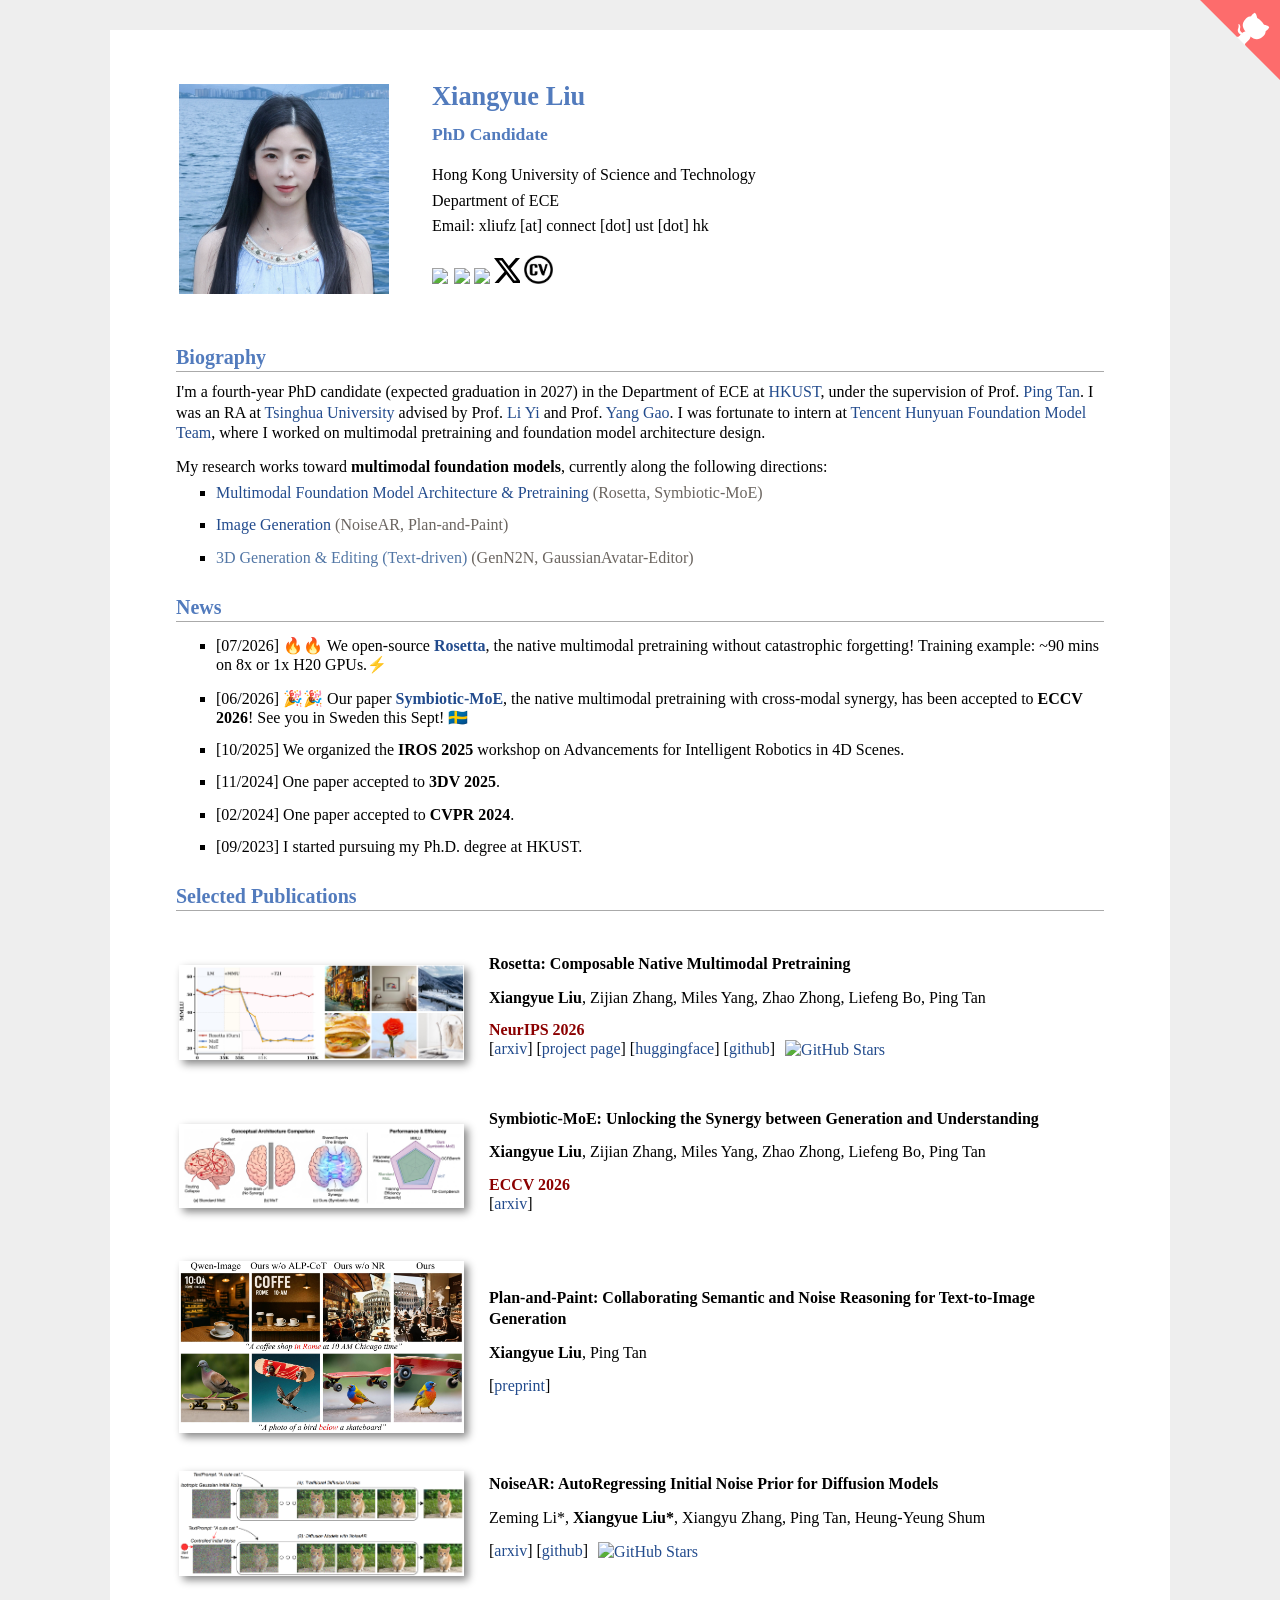
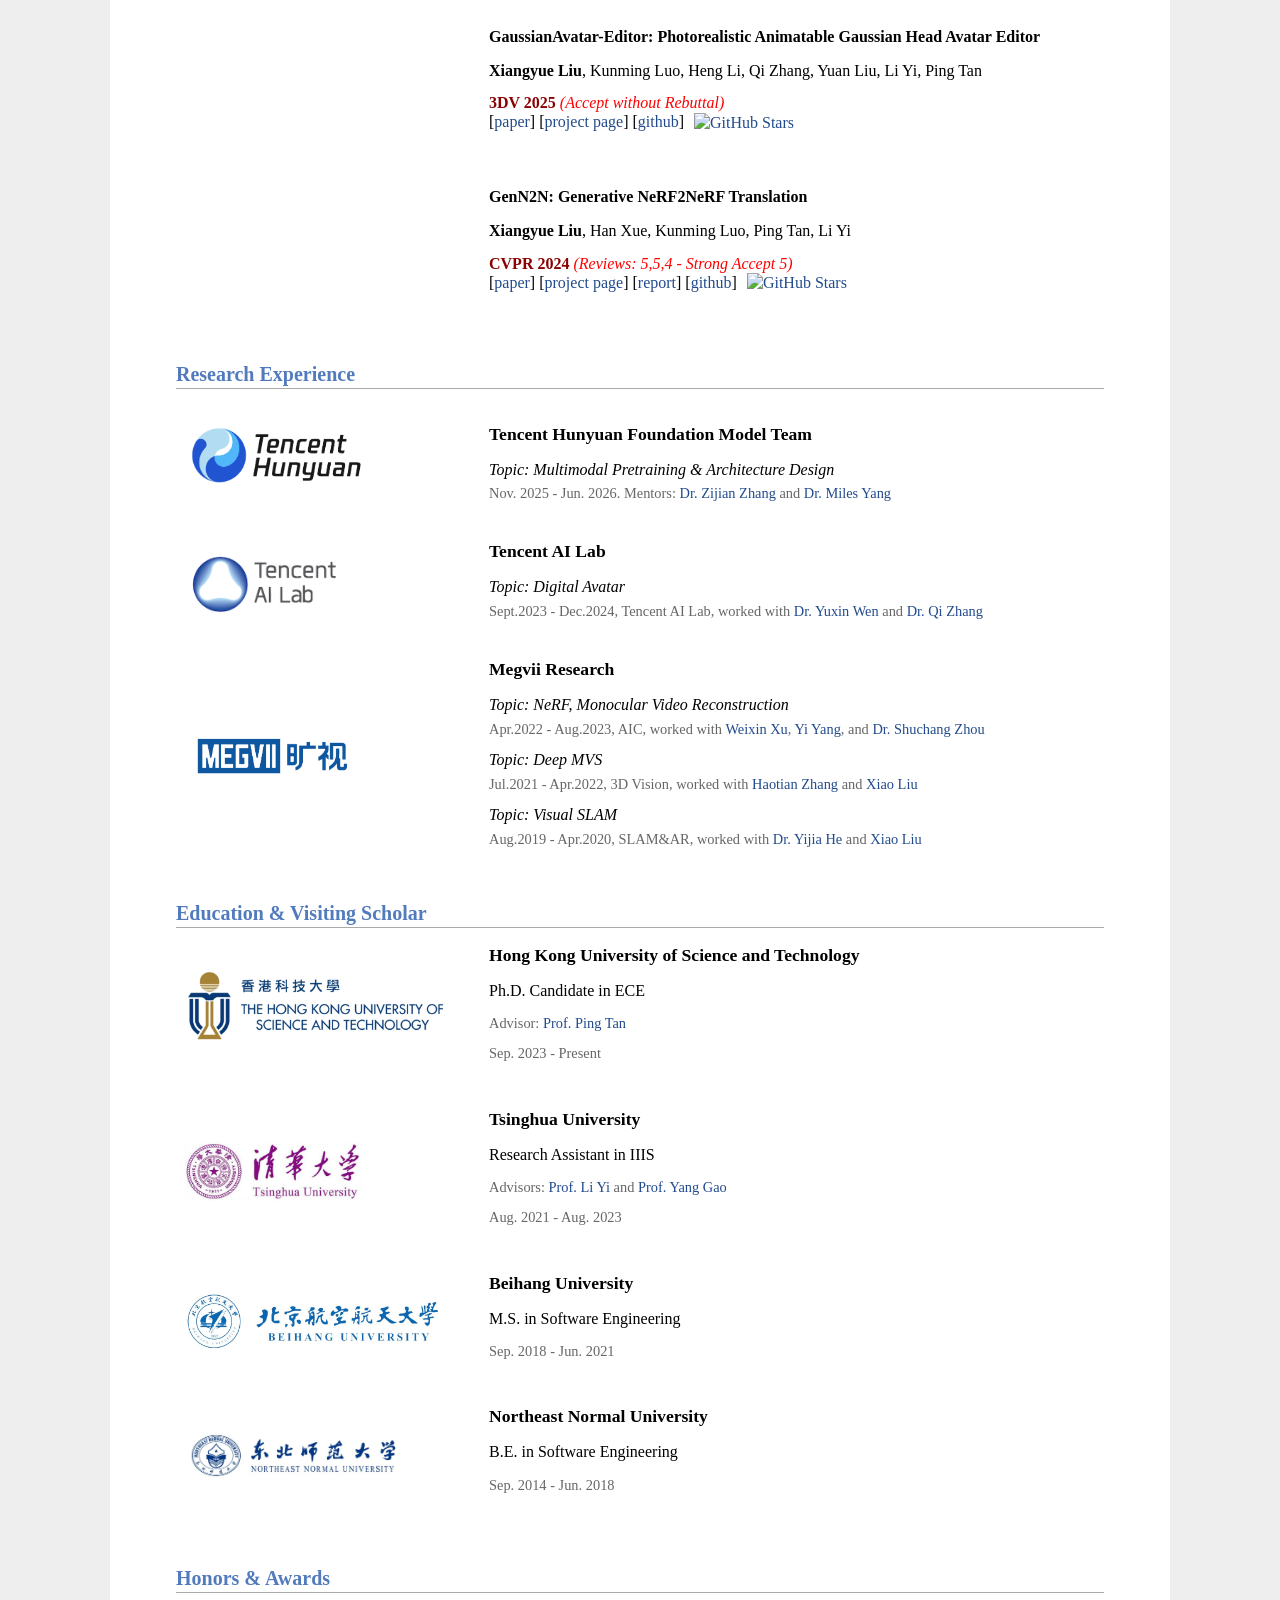
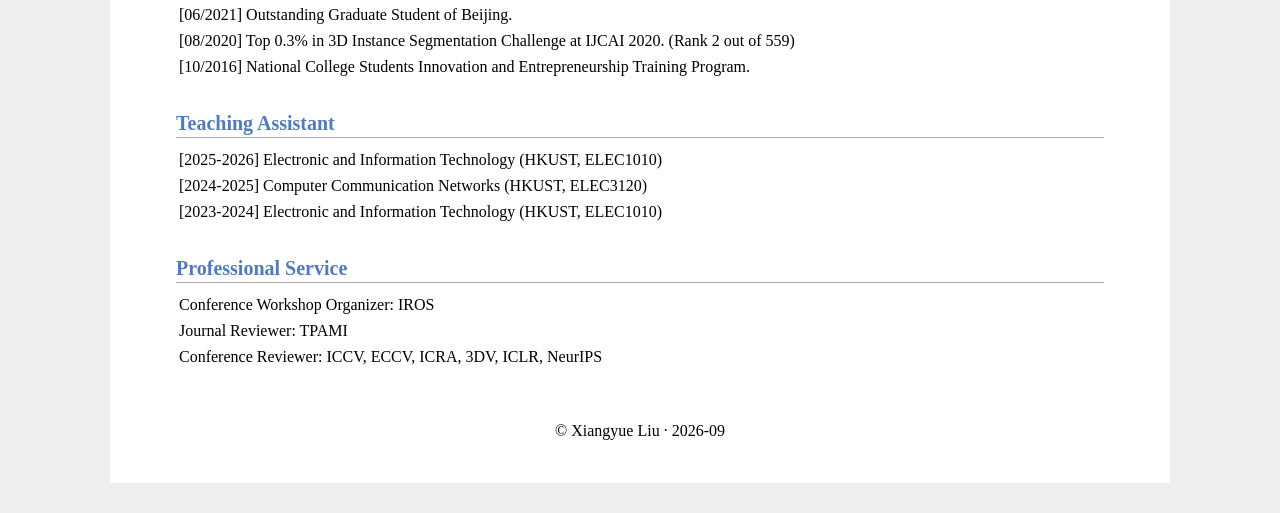
==== commit c7070cbf: "Update index.html" ====
--- a/index.html
+++ b/index.html
@@ -55,7 +55,7 @@
                                 <path d="M18.244 2.25h3.308l-7.227 8.26 8.502 11.24h-6.66l-5.214-6.817L4.99 21.75H1.68l7.73-8.835L1.254 2.25H8.08l4.713 6.231zm-1.161 17.52h1.833L7.084 4.126H5.117z"/>
                             </svg>
                         </a>
-					    <a href="./pic/cv-xiangyueliu.pdf" target="_blank" style="margin-right: 2px; border: none !important; text-decoration: none !important; outline: none !important;">
+					    <a href="./pic/xiangyueliu-cv.pdf" target="_blank" style="margin-right: 2px; border: none !important; text-decoration: none !important; outline: none !important;">
 					        <img src="./pic/cv-logo.png" height="30px" style="margin-bottom:-3px; border: none !important;">
 					    </a>
                     </p>
@@ -157,6 +157,7 @@
 			<td>
 			<p><b>Rosetta: Composable Native Multimodal Pretraining</b></p>
 			<p><b>Xiangyue Liu</b>, Zijian Zhang, Miles Yang, Zhao Zhong, Liefeng Bo, Ping Tan</p>
+			<a href="https://eccv.ecva.net/Conferences/2026" style="color: #8b0000; text-decoration: none;"><strong>NeurIPS 2026</strong></a>
 		    <p>
 		      [<a href="https://arxiv.org/abs/2607.00293">arxiv</a>] 
 		      [<a href="https://rosetta-lmm.github.io/">project page</a>] 
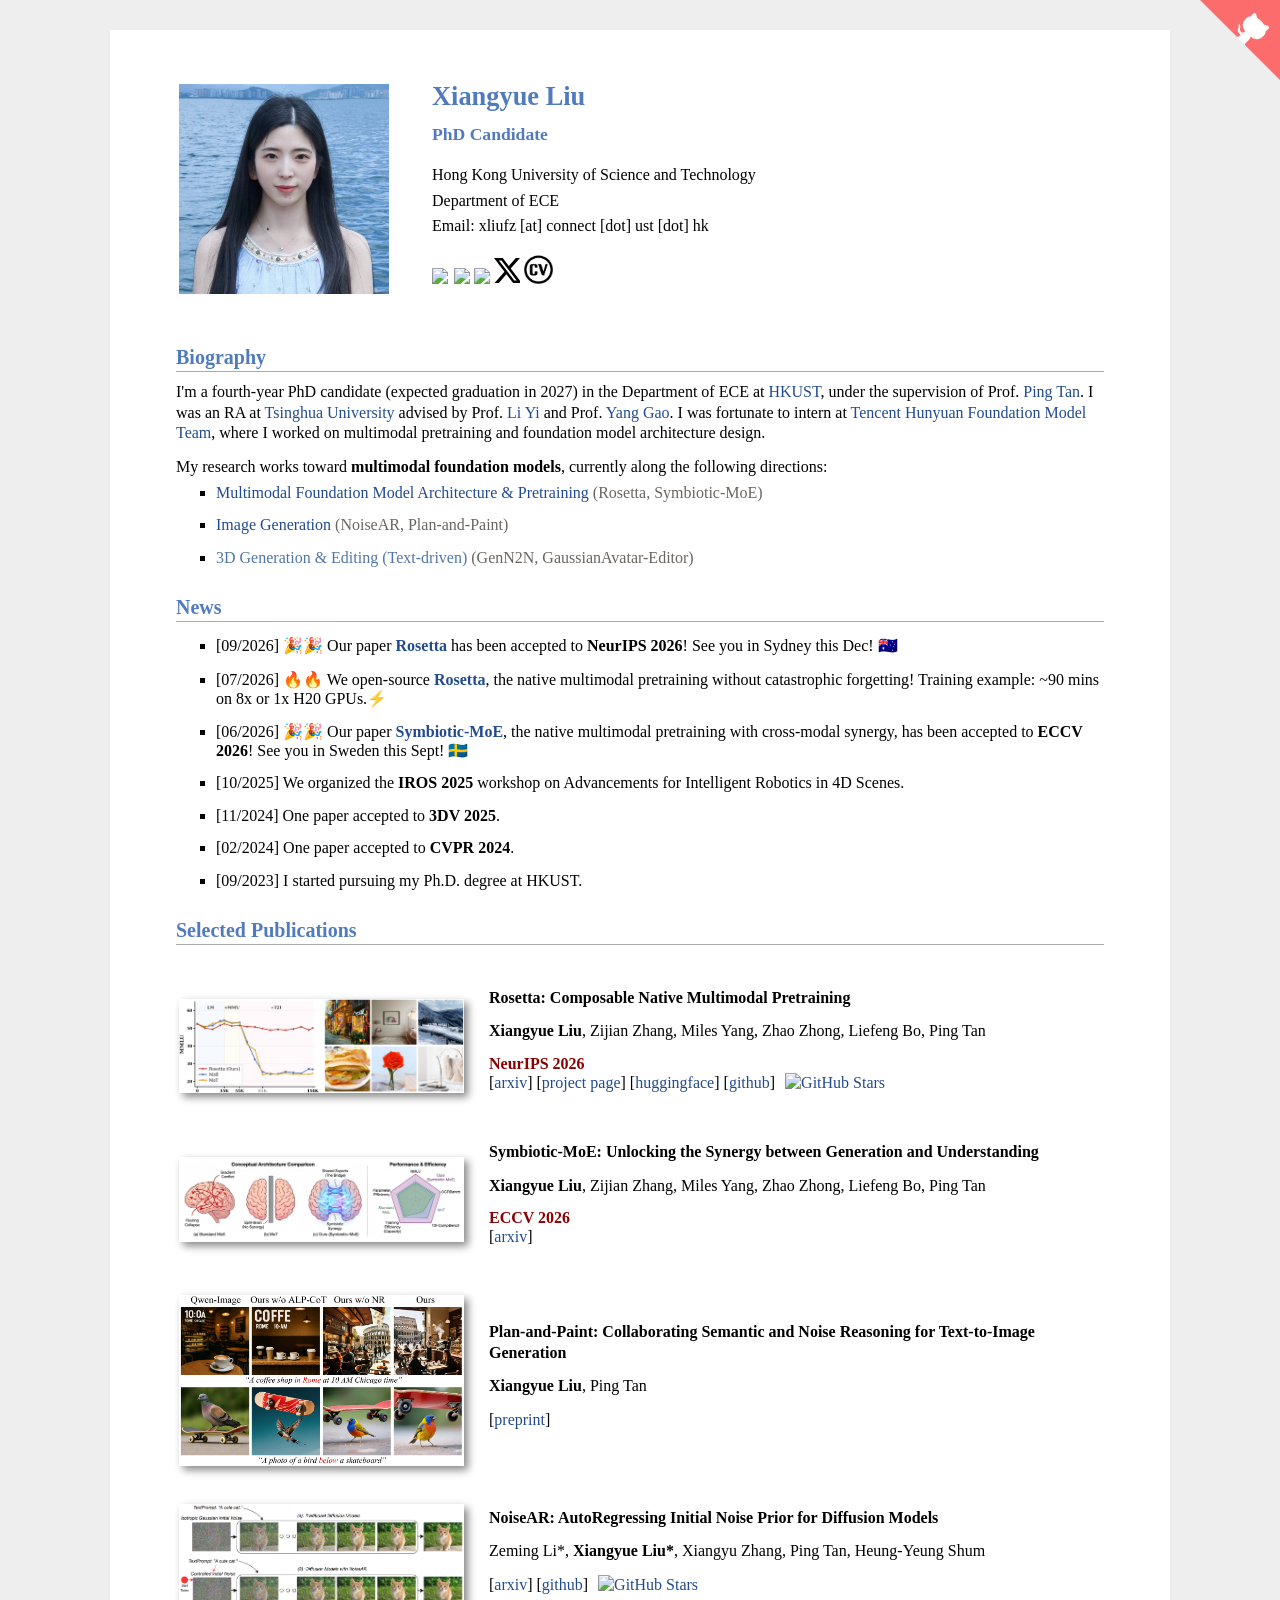
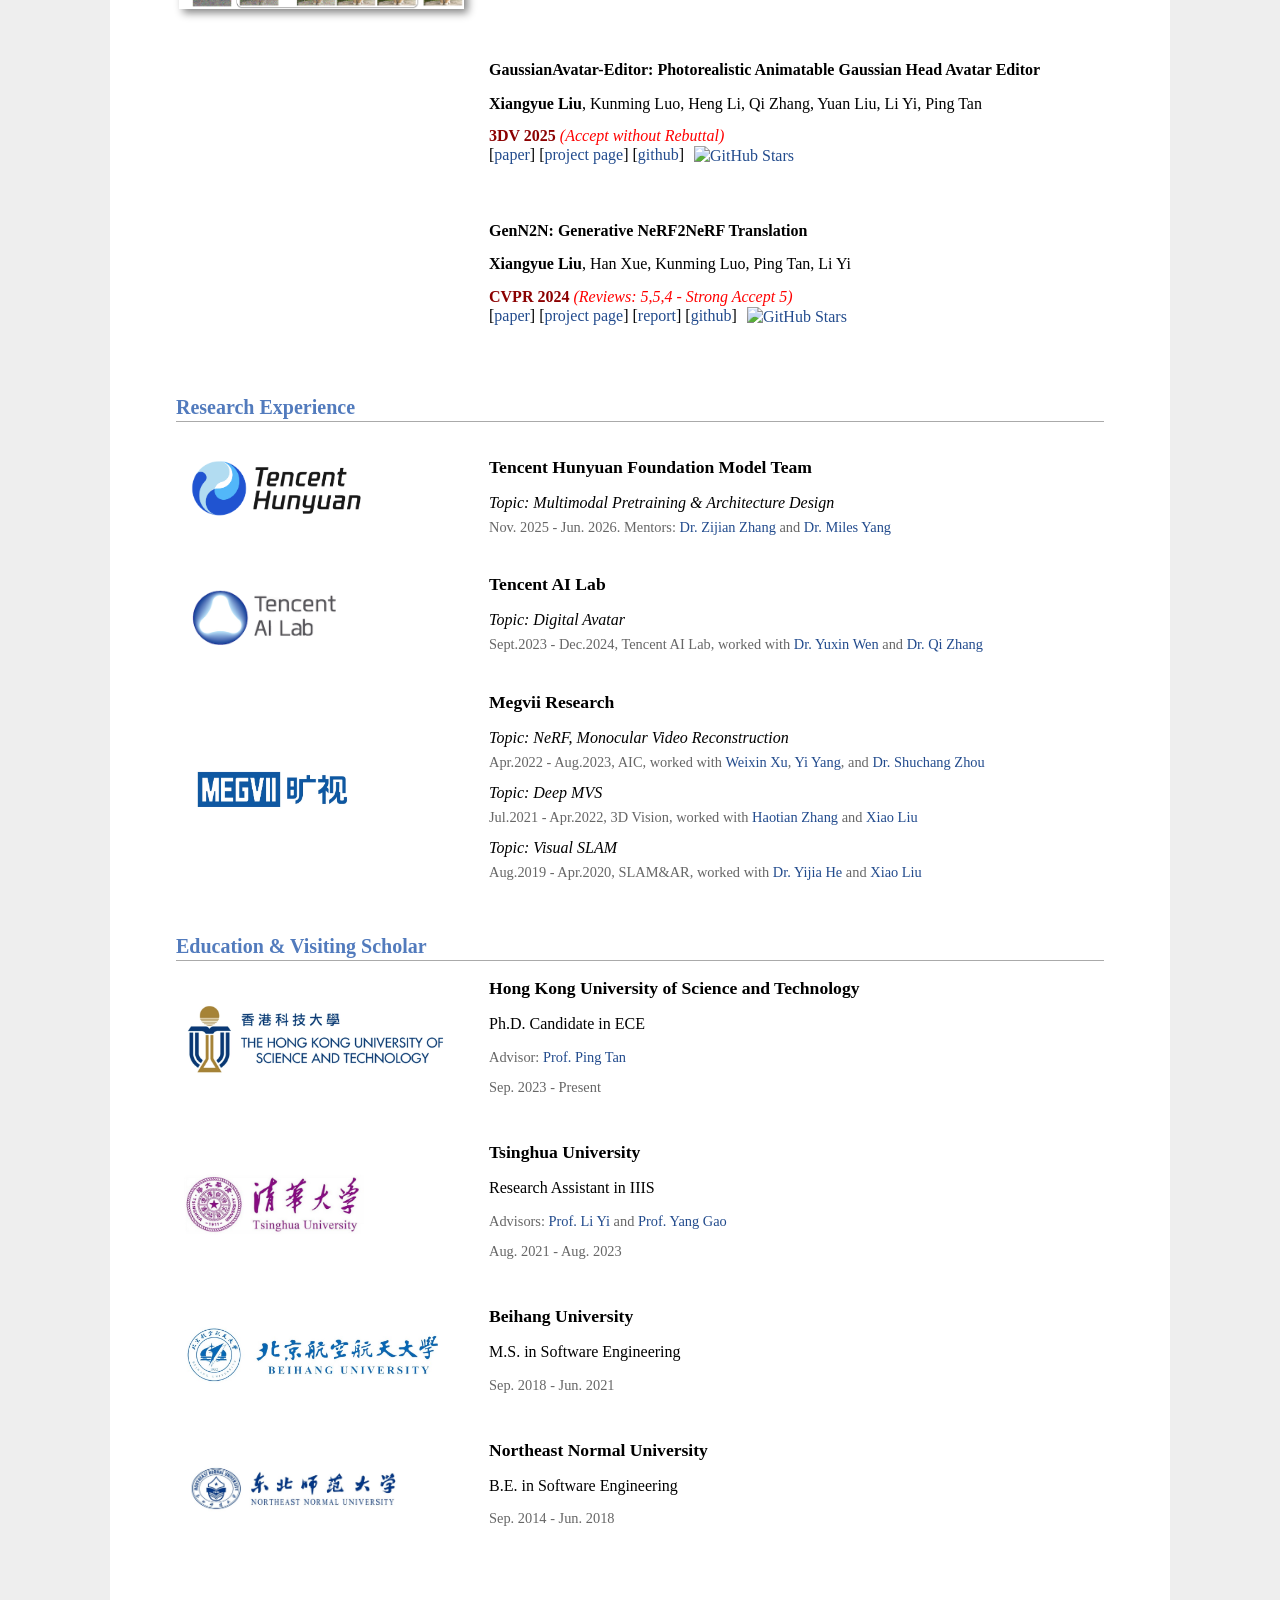
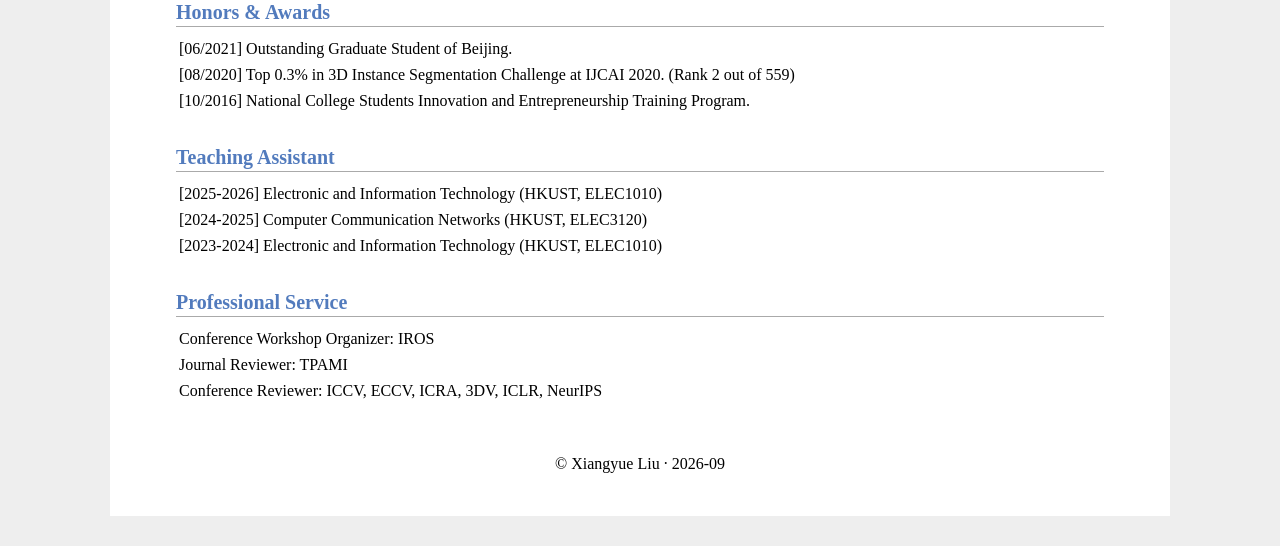
==== commit 96e68dd1: "Update index.html" ====
--- a/index.html
+++ b/index.html
@@ -116,6 +116,9 @@
 <div style=overflow: auto;">
 <ul>
 	<li>
+	    [09/2026] 🎉🎉 Our paper <a href="https://rosetta-lmm.github.io/" target="_blank"><strong>Rosetta</strong></a> has been accepted to <a href="https://neurips.cc/" style="color: inherit; text-decoration: none;"><strong>NeurIPS 2026</strong></a>! See you in Sydney this Dec! 🇦🇺
+	</li>
+	<li>
 	    [07/2026] 🔥🔥 We open-source <a href="https://rosetta-lmm.github.io/" target="_blank"><strong>Rosetta</strong></a>, the native multimodal pretraining without catastrophic forgetting! Training example: ~90 mins on 8x or 1x H20 GPUs.⚡️
 	</li>
 	<li>
@@ -157,7 +160,7 @@
 			<td>
 			<p><b>Rosetta: Composable Native Multimodal Pretraining</b></p>
 			<p><b>Xiangyue Liu</b>, Zijian Zhang, Miles Yang, Zhao Zhong, Liefeng Bo, Ping Tan</p>
-			<a href="https://eccv.ecva.net/Conferences/2026" style="color: #8b0000; text-decoration: none;"><strong>NeurIPS 2026</strong></a>
+			<a href="https://neurips.cc/" style="color: #8b0000; text-decoration: none;"><strong>NeurIPS 2026</strong></a>
 		    <p>
 		      [<a href="https://arxiv.org/abs/2607.00293">arxiv</a>] 
 		      [<a href="https://rosetta-lmm.github.io/">project page</a>] 
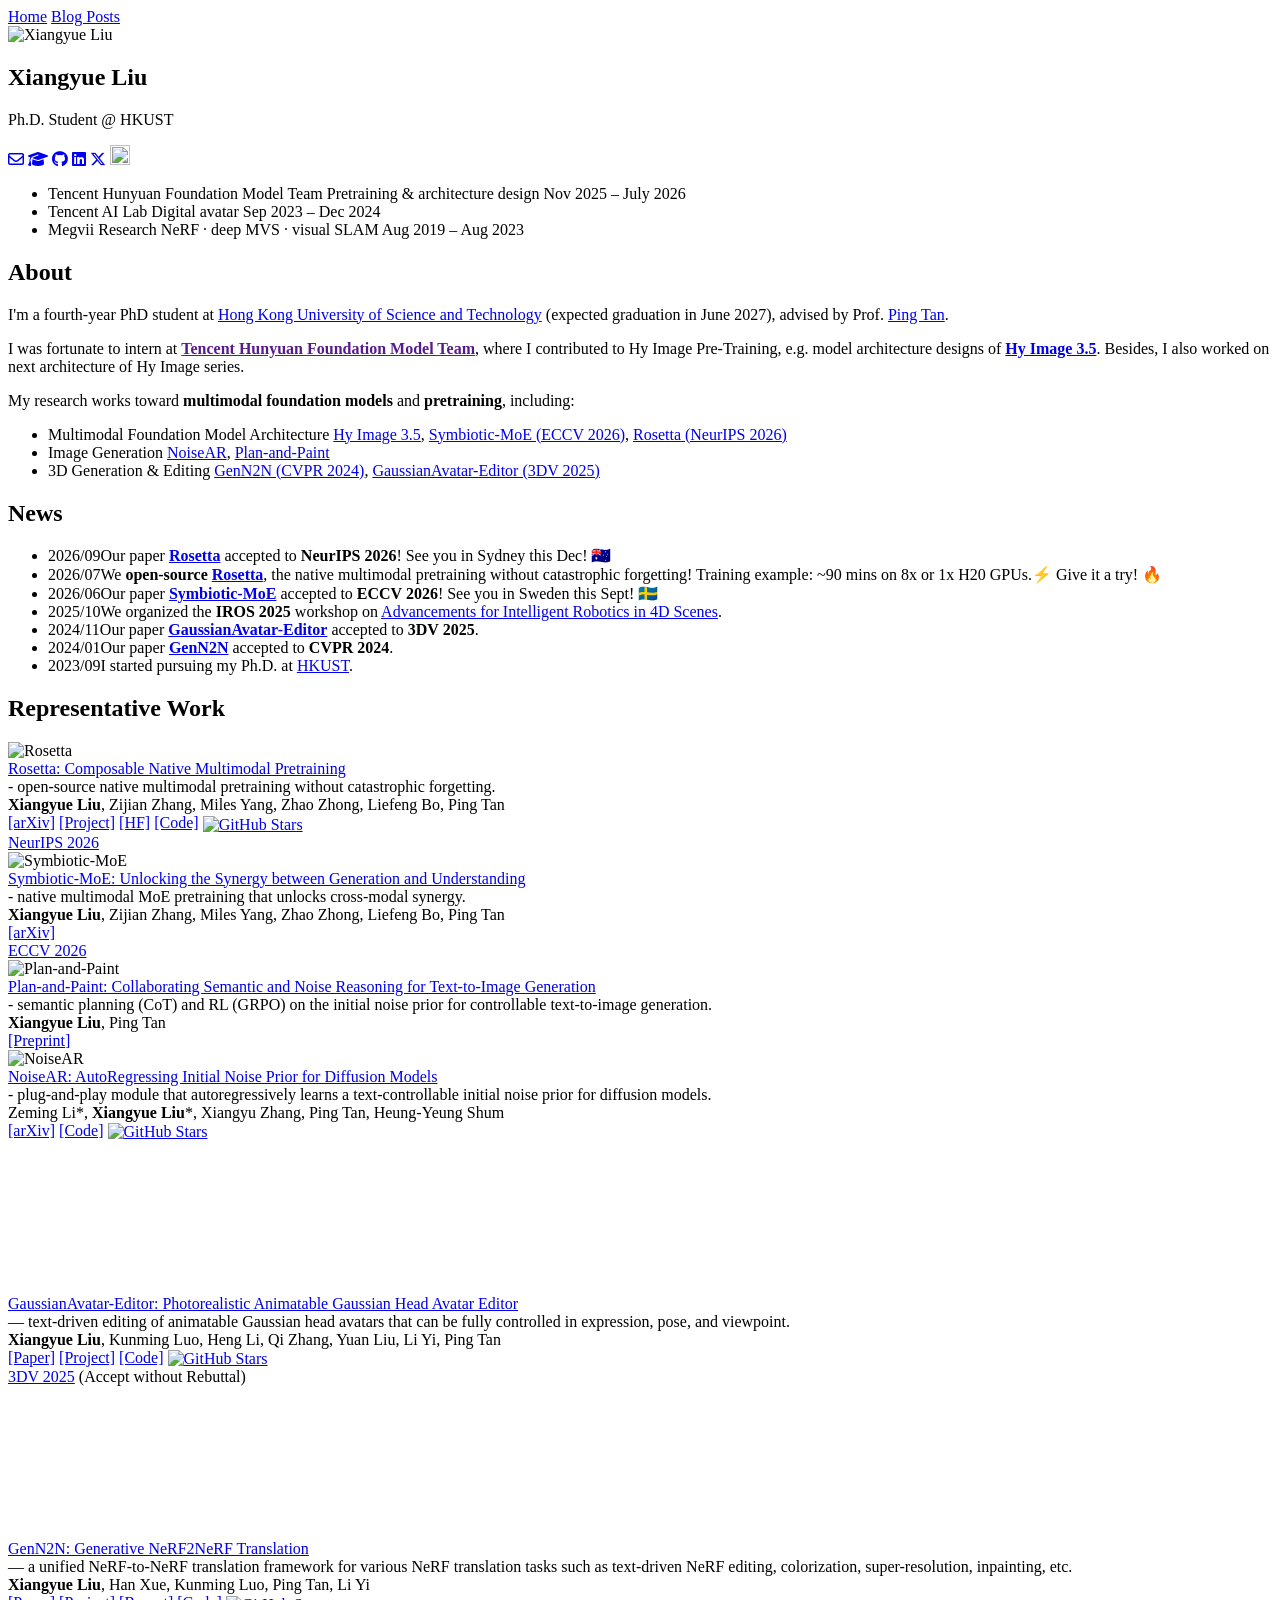
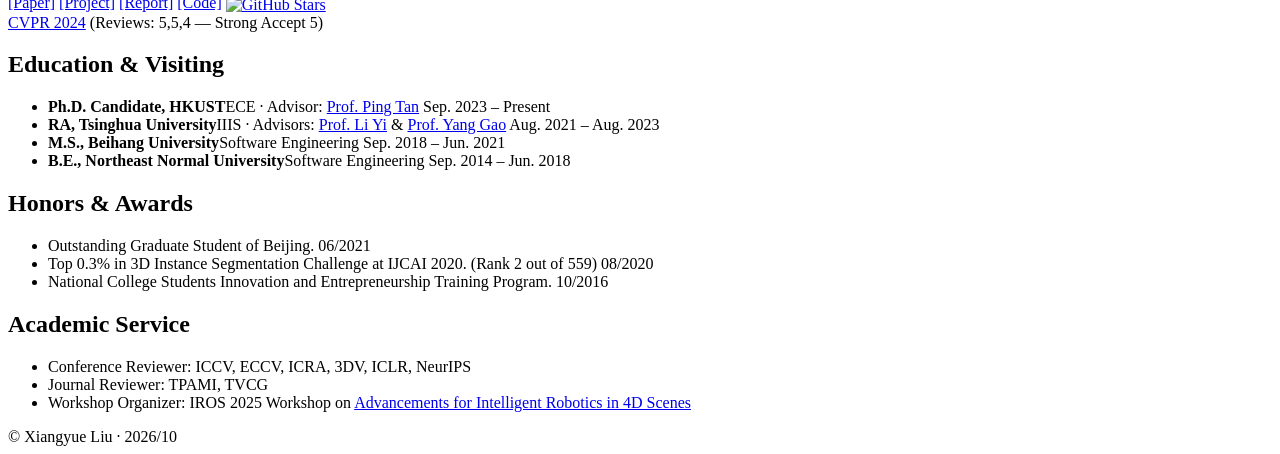
==== commit 727233f4: "Update index.html" ====
--- a/index.html
+++ b/index.html
@@ -1,651 +1,307 @@
-<!DOCTYPE html PUBLIC "-//W3C//DTD XHTML 1.1//EN"
-  "http://www.w3.org/TR/xhtml11/DTD/xhtml11.dtd">
-<html xmlns="http://www.w3.org/1999/xhtml" xml:lang="en">
+<!DOCTYPE html>
+<html lang="en">
+
 <head>
-<link rel="icon" type="image/png" href="./pic/rose-logo.png" />
-<meta http-equiv="Content-Type" content="text/html;charset=utf-8" />
-
-<meta name="keywords" content="Xiangyue Liu, Liu Xiangyue, Emma Liu, Beihang University, HKUST"> 
-<meta name="description" content="Homepage of Xiangyue Liu">
-<meta name="google-site-verification" content="yy_3iiS_X6pJdegdwitJMrH0LRLHXwpjrV9RKLXxKjg" />
-<meta name="google-site-verification" content="yy_3iiS_X6pJdegdwitJMrH0LRLHXwpjrV9RKLXxKjg" />
-<link rel="stylesheet" href="jemdoc.css" type="text/css">
-<title>Xiangyue Liu</title>
-<style>
-    .smaller-image {
-      width: 20%;
-    }
-</style>
-
+  <meta charset="utf-8">
+  <meta name="viewport" content="width=device-width, initial-scale=1">
+  <meta name="description" content="Xiangyue Liu — PhD Candidate, HKUST. Large Vision-Language Foundation Models, multimodal generation, multi-agent systems.">
+  <meta name="keywords" content="Xiangyue Liu, Oxford, multimodal, vision-language, foundation models">
+  <meta name="author" content="Xiangyue Liu">
+  <link rel="icon" type="image/png" href="images/rose.png">
+  <title>Xiangyue Liu</title>
+
+  <link rel="preconnect" href="https://fonts.googleapis.com">
+  <link rel="preconnect" href="https://fonts.gstatic.com" crossorigin>
+  <link href="https://fonts.googleapis.com/css2?family=Newsreader:ital,opsz,wght@0,6..72,400;0,6..72,500;0,6..72,600;1,6..72,400;1,6..72,500&display=swap" rel="stylesheet">
+  <link rel="stylesheet" href="https://cdnjs.cloudflare.com/ajax/libs/font-awesome/6.5.1/css/all.min.css">
+  <link rel="stylesheet" href="style.css">
 </head>
+
 <body>
-<div id="layout-content" style="margin-top:25px">
- <a href="https://github.com/Lxiangyue" class="github-corner"><svg width="80" height="80" viewBox="0 0 250 250" style="fill:#FD6C6C; color:#fff; position: absolute; top: 0; border: 0; right: 0;"><path d="M0,0 L115,115 L130,115 L142,142 L250,250 L250,0 Z"></path><path d="M128.3,109.0 C113.8,99.7 119.0,89.6 119.0,89.6 C122.0,82.7 120.5,78.6 120.5,78.6 C119.2,72.0 123.4,76.3 123.4,76.3 C127.3,80.9 125.5,87.3 125.5,87.3 C122.9,97.6 130.6,101.9 134.4,103.2" fill="currentColor" style="transform-origin: 130px 106px;" class="octo-arm"></path><path d="M115.0,115.0 C114.9,115.1 118.7,116.5 119.8,115.4 L133.7,101.6 C136.9,99.2 139.9,98.4 142.2,98.6 C133.8,88.0 127.5,74.4 143.8,58.0 C148.5,53.4 154.0,51.2 159.7,51.0 C160.3,49.4 163.2,43.6 171.4,40.1 C171.4,40.1 176.1,42.5 178.8,56.2 C183.1,58.6 187.2,61.8 190.9,65.4 C194.5,69.0 197.7,73.2 200.1,77.6 C213.8,80.2 216.3,84.9 216.3,84.9 C212.7,93.1 206.9,96.0 205.4,96.6 C205.1,102.4 203.0,107.8 198.3,112.5 C181.9,128.9 168.3,122.5 157.7,114.1 C157.9,116.9 156.7,120.9 152.7,124.9 L141.0,136.5 C139.8,137.7 141.6,141.9 141.8,141.8 Z" fill="currentColor" class="octo-body"></path></svg></a><style>.github-corner:hover .octo-arm{animation:octocat-wave 560ms ease-in-out}@keyframes octocat-wave{0%,100%{transform:rotate(0)}20%,60%{transform:rotate(-25deg)}40%,80%{transform:rotate(10deg)}}@media (max-width:500px){.github-corner:hover .octo-arm{animation:none}.github-corner .octo-arm{animation:octocat-wave 560ms ease-in-out}}</style>
-
-<table>
-    <tbody>
-        <tr>
-            <td style="vertical-align: middle; width: 220px;">
-                <img src="./pic/im.jpg" border="0" width="210">
-            </td>
-            
-            <td style="vertical-align: middle; padding-left: 30px;"> 
-                <div id="toptitle">					
-                    <h1 style="margin-top: 15px; margin-bottom: 5px;">Xiangyue Liu</h1>
-                    <h3 style="margin-top: 0; margin-bottom: 15px;">PhD Candidate</h3>
-                    
-                    <p style="line-height: 1.6; margin-bottom: 0;">
-                        Hong Kong University of Science and Technology <br>
-                        Department of ECE<br>
-                        Email: xliufz [at] connect [dot] ust [dot] hk
-                    </p>
-                    
-                    <p style="margin-bottom: 0; margin-top: 15px;"> 
-                        <a href="https://scholar.google.com/citations?user=m3c3jnYAAAAJ&hl=en" style="margin-right: 2px;">
-                            <img src="./pic/google_scholar.png" height="30px" style="margin-bottom:-3px">
-                        </a>
-                        <a href="https://github.com/Lxiangyue">
-                            <img src="./pic/github.jpg" height="30px" style="margin-bottom:-3px">
-                        </a>
-                        <a href="https://www.linkedin.com/in/xiangyue-liu-45589934b">
-                            <img src="./pic/LinkedIn.jpg" height="30px" style="margin-bottom:-3px">
-                        </a>
-                        <a href="https://x.com/star_chenxi" style="display:inline-block; margin-bottom:-3px; vertical-align:-2px;">
-                            <svg width="26" height="26" viewBox="1.254 1.452 20.298 20.298" fill="#000">
-                                <path d="M18.244 2.25h3.308l-7.227 8.26 8.502 11.24h-6.66l-5.214-6.817L4.99 21.75H1.68l7.73-8.835L1.254 2.25H8.08l4.713 6.231zm-1.161 17.52h1.833L7.084 4.126H5.117z"/>
-                            </svg>
-                        </a>
-					    <a href="./pic/xiangyueliu-cv.pdf" target="_blank" style="margin-right: 2px; border: none !important; text-decoration: none !important; outline: none !important;">
-					        <img src="./pic/cv-logo.png" height="30px" style="margin-bottom:-3px; border: none !important;">
-					    </a>
-                    </p>
-                </div>
-            </td>
-        </tr>
-    </tbody>
-</table>
-
-<h2>Biography</h2>
-<p>
-	<!-- I'm a fourth-year (expected June 2027) PhD candidate of ECE at <a href="https://hkust.edu.hk/zh-hans">HKUST</a>, under the supervision of <a href="https://ece.hkust.edu.hk/pingtan">Prof. Ping Tan</a>. 
-	I was an RA at <a href="https://iiis.tsinghua.edu.cn/en/">Tsinghua University</a> advised by <a href="https://ericyi.github.io/">Prof. Li Yi</a> and <a href="http://people.iiis.tsinghua.edu.cn/~gaoyang/">Prof. Yang Gao</a>. 
-	<p style="margin-top: 12px; margin-bottom: 16px;">
-	  My research interests focus on 
-	  <span style="color: #666;">Multimodal Pretraining</span>, 
-	  <span style="color: #666;">Large Multimodal Foundation Models</span>, 
-	  <span style="color: #666;">Unified Understanding and Generation</span>, and 
-	  <span style="color: #666;">Generative Models</span>.
-	</p> -->
-
-	I'm a fourth-year PhD candidate (expected graduation in 2027) in the Department of ECE at <a href="https://hkust.edu.hk/zh-hans">HKUST</a>, under the supervision of Prof. <a href="https://ece.hkust.edu.hk/pingtan">Ping Tan</a>. I was an RA at <a href="https://iiis.tsinghua.edu.cn/en/">Tsinghua University</a> advised by Prof. <a href="https://ericyi.github.io/">Li Yi</a> and Prof. <a href="http://people.iiis.tsinghua.edu.cn/~gaoyang/">Yang Gao</a>. I was fortunate to intern at <a href="">Tencent Hunyuan Foundation Model Team</a>, where I worked on multimodal pretraining and foundation model architecture design.
-	
-        <p>My research works toward <strong>multimodal foundation models</strong>, currently along the following directions:</p>
+
+  <!-- ===================== FIXED TOP NAV (keep identical across pages, change only .active) ===================== -->
+  <nav class="topnav">
+    <div class="nav-inner">
+      <span class="nav-brand" aria-hidden="true"></span>
+      <div class="nav-links">
+        <a class="navlink active" href="index.html#about">Home</a>
+        <a class="navlink" href="blogs.html">Blog Posts</a>
+      </div>
+    </div>
+  </nav>
+
+  <div class="layout">
+
+    <!-- ===================== LEFT SIDEBAR (shared on both pages) ===================== -->
+    <aside class="sidebar">
+      <img class="portrait" src="images/im.jpg" alt="Xiangyue Liu">
+      <!-- <img class="portrait" src="images/1234.png" alt="Xiangyue Liu"> -->
+      <h1>Xiangyue Liu</h1>
+      <p class="role">Ph.D. Student @ HKUST</p>
+      <div class="social">
+        <a href="mailto:xliufz@connect.ust.hk" title="Email" target="_blank" rel="noopener noreferrer"><i class="fa-regular fa-envelope"></i></a>
+        <a href="https://scholar.google.com/citations?user=m3c3jnYAAAAJ&hl=en" title="Google Scholar" target="_blank" rel="noopener noreferrer"><i class="fa-solid fa-graduation-cap"></i></a>
+        <a href="https://github.com/Lxiangyue" title="GitHub" target="_blank" rel="noopener noreferrer"><i class="fa-brands fa-github"></i></a>
+        <a href="https://www.linkedin.com/in/xiangyue-liu-45589934b/" title="LinkedIn" target="_blank" rel="noopener noreferrer"><i class="fa-brands fa-linkedin"></i></a>
+        <a href="https://x.com/star_chenxi" title="Twitter / X" target="_blank" rel="noopener noreferrer"><i class="fa-brands fa-x-twitter"></i></a>
+        <a href="https://www.xiaohongshu.com/user/profile/5c55949e000000001a01a65b" title="小红书 RedNote" aria-label="Xiaohongshu RedNote" target="_blank" rel="noopener noreferrer"><img class="icon-xhs" src="images/xhs-logo.png" width="20" height="20" alt=""></a>
+      </div>
+
+      <div class="sidebar-exp">
+        <!-- <h2>Experience</h2> -->
+        <ul>
+          <li>
+            <span class="org">Tencent Hunyuan Foundation Model Team</span>
+            <span class="exp-detail">Pretraining &amp; architecture design</span>
+            <span class="when">Nov 2025 – July 2026</span>
+          </li>
+          <li>
+            <span class="org">Tencent AI Lab</span>
+            <span class="exp-detail">Digital avatar</span>
+            <span class="when">Sep 2023 – Dec 2024</span>
+          </li>
+          <li>
+            <span class="org">Megvii Research</span>
+            <span class="exp-detail">NeRF · deep MVS · visual SLAM</span>
+            <span class="when">Aug 2019 – Aug 2023</span>
+          </li>
+        </ul>
+      </div>
+    </aside>
+
+    <!-- ===================== RIGHT MAIN COLUMN ===================== -->
+    <main class="main">
+
+      <!-- ABOUT -->
+      <section id="about">
+        <h2 class="section-title">About</h2>
+        <!-- <p>(expected graduation in June 2027)，I am a PhD Candidate in the department of ECE, HKUST, working with Prof. <a href="https://www.cs.ox.ac.uk/people/michael.wooldridge/">Michael Wooldridge</a>. I obtained my Ph.D. at the <a href="https://www.nextcenter.org/">NExT++</a> Research Center, advised by Prof. <a href="https://www.chuatatseng.com/">Tat-Seng Chua</a> in the School of Computing, National University of Singapore. I received my M.S. and B.S. degrees from Wuhan University.</p> -->
+        <p>I'm a fourth-year PhD student at <a href="https://hkust.edu.hk/zh-hans">Hong Kong University of Science and Technology</a> (expected graduation in June 2027), advised by Prof. <a href="https://ece.hkust.edu.hk/pingtan">Ping Tan</a>. 
+          <!-- Before that, I was an RA at <a href="https://iiis.tsinghua.edu.cn/en/">Tsinghua University</a> advised by Prof. <a href="https://ericyi.github.io/">Li Yi</a> and Prof. <a href="http://people.iiis.tsinghua.edu.cn/~gaoyang/">Yang Gao</a>. -->
+
+          <!-- I was fortunate to intern at <a href=""><strong>Tencent Hunyuan Foundation Model Team</strong></a>, where I worked on <strong>foundation model architecture design</strong> and <strong>pretraining</strong>. -->
+
+
+        </p>
+        
+        <p>
+        I was fortunate to intern at <a href=""><strong>Tencent Hunyuan Foundation Model Team</strong></a>, where I contributed to Hy Image Pre-Training, e.g. model architecture designs of <strong><a href="https://hy-image.org/hy-image-3-5">Hy Image 3.5</a></strong>. Besides, I also worked on next architecture of Hy Image series. 
+        </p>
+
+        <p>My research works toward <strong>multimodal foundation models</strong> and <strong>pretraining</strong>, including:</p>
         <ul class="areas">
           <li>
-            <span class="area-name"><a href="">Multimodal Foundation Model Architecture &amp; Pretraining</a></span>
-		    <span class="area-works" style="color: #6b6560;">
-		      (<a href="https://rosetta-lmm.github.io/" style="color: #6b6560;">Rosetta</a>,
-		      <a href="https://arxiv.org/pdf/2604.07753" style="color: #6b6560;">Symbiotic-MoE</a>)
-		    </span>
-            <!-- <span class="area-works">(<a href="https://rosetta-lmm.github.io/">Rosetta</a>, <a href="https://arxiv.org/pdf/2604.07753">Symbiotic-MoE</a>)</span> -->
-          </li>
-          <li>
-            <span class="area-name"><a href="">Image Generation</a></span>
-            <!-- <span class="area-works">(<a href="https://arxiv.org/abs/2506.01337">NoiseAR</a>, <a href="https://openreview.net/forum?id=DC0AtnJXeQ">Plan-and-Paint</a>)</span> -->
-		    <span class="area-works" style="color: #6b6560;">
-		      (<a href="https://arxiv.org/abs/2506.01337" style="color: #6b6560;">NoiseAR</a>,
-		      <a href="https://openreview.net/forum?id=DC0AtnJXeQ" style="color: #6b6560;">Plan-and-Paint</a>)
-		    </span>
-          </li>
-          <li>
-            <span class="area-name" style="color: #5276a5;">3D Generation &amp; Editing (Text-driven)</span>
-            <!-- <span class="area-works">(<a href="https://xiangyueliu.github.io/GenN2N/">GenN2N</a>, <a href="https://xiangyueliu.github.io/GaussianAvatar-Editor/">GaussianAvatar-Editor</a>)</span> -->
-		    <span class="area-works" style="color: #6b6560;">
-		      (<a href="https://xiangyueliu.github.io/GenN2N/" style="color: #6b6560;">GenN2N</a>,
-		      <a href="https://xiangyueliu.github.io/GaussianAvatar-Editor/" style="color: #6b6560;">GaussianAvatar-Editor</a>)
-		    </span>
-		  </li>
+            <span class="area-name">Multimodal Foundation Model Architecture</span>
+            <span class="area-works"><a href="https://hy-image.org/hy-image-3-5" target="_blank" rel="noopener noreferrer">Hy Image 3.5</a>, <a href="https://arxiv.org/pdf/2604.07753" target="_blank" rel="noopener noreferrer">Symbiotic-MoE (ECCV 2026)</a>, <a href="https://rosetta-lmm.github.io/" target="_blank" rel="noopener noreferrer">Rosetta (NeurIPS 2026)</a></span>
+          </li>
+          <li>
+            <span class="area-name">Image Generation</span>
+            <span class="area-works"><a href="https://arxiv.org/abs/2506.01337" target="_blank" rel="noopener noreferrer">NoiseAR</a>, <a href="https://openreview.net/forum?id=DC0AtnJXeQ" target="_blank" rel="noopener noreferrer">Plan-and-Paint</a></span>
+          </li>
+          <li>
+            <span class="area-name">3D Generation &amp; Editing</span>
+            <span class="area-works"><a href="https://xiangyueliu.github.io/GenN2N/" target="_blank" rel="noopener noreferrer">GenN2N (CVPR 2024)</a>, <a href="https://xiangyueliu.github.io/GaussianAvatar-Editor/" target="_blank" rel="noopener noreferrer">GaussianAvatar-Editor (3DV 2025)</a></span>
+          </li>
           <!-- <li>
             <span class="area-name">Spatial Intelligence</span>
             <span class="area-works"><a href="https://ieeexplore.ieee.org/abstract/document/9561283">RPR</a>, <a href="https://ieeexplore.ieee.org/abstract/document/9879144">TransMVSNet</a>, <a href="https://link.springer.com/chapter/10.1007/978-3-031-19821-2_36">KD-MVS</a>, <a href="https://link.springer.com/chapter/10.1007/978-3-031-19784-0_5">INRs</a></span>
           </li> -->
         </ul>
 
-	
-<h2>News</h2>
-<div style=overflow: auto;">
-<ul>
-	<li>
-	    [09/2026] 🎉🎉 Our paper <a href="https://rosetta-lmm.github.io/" target="_blank"><strong>Rosetta</strong></a> has been accepted to <a href="https://neurips.cc/" style="color: inherit; text-decoration: none;"><strong>NeurIPS 2026</strong></a>! See you in Sydney this Dec! 🇦🇺
-	</li>
-	<li>
-	    [07/2026] 🔥🔥 We open-source <a href="https://rosetta-lmm.github.io/" target="_blank"><strong>Rosetta</strong></a>, the native multimodal pretraining without catastrophic forgetting! Training example: ~90 mins on 8x or 1x H20 GPUs.⚡️
-	</li>
-	<li>
-	    [06/2026] 🎉🎉 Our paper <a href="https://arxiv.org/pdf/2604.07753" target="_blank"><strong>Symbiotic-MoE</strong></a>, the native multimodal pretraining with cross-modal synergy, has been accepted to <a href="https://eccv.ecva.net/Conferences/2026" style="color: inherit; text-decoration: none;"><strong>ECCV 2026</strong></a>! See you in Sweden this Sept! 🇸🇪
-	</li>
-	<li> 
-		[10/2025] We organized the <a href="https://www.iros25.org/" style="color: inherit; text-decoration: none;"><strong>IROS 2025</strong></a> workshop on <a href="https://4drobotics-iros2025.github.io/" style="color: inherit; text-decoration: none;">Advancements for Intelligent Robotics in 4D Scenes</a>. 
-	</li>
-	<li>
-		
-		[11/2024] One paper accepted to <a href="https://3dvconf.github.io/2025/" style="color: inherit; text-decoration: none;"><strong>3DV 2025</strong></a>.
-	</li>
-	<li>
-		[02/2024] One paper accepted to <a href="https://cvpr.thecvf.com/Conferences/2024" style="color: inherit; text-decoration: none;"><strong>CVPR 2024</strong></a>.
-	</li>
-	<li>
-		[09/2023] I started pursuing my Ph.D. degree at <a href="https://hkust.edu.hk/zh-hans" style="color: inherit; text-decoration: none;">HKUST</a>.
-	</li>
-	
-</ul>
-</div>
-	
-<h2> Selected Publications </h2>
-<!-- <small>*: equal contribution</small> -->
-<table id="tbPublications" width="100%">
-	<tbody>
-		<tr>
-		<tr>&nbsp</tr>
-		<tr>&nbsp</tr>
-		<tr>&nbsp</tr>
-		<tr>&nbsp</tr>
-		<tr>&nbsp</tr>
-
-		
- 		<tr>
-			<td width="306">
-			<img src="./pub/Rosetta.jpg" width="285px" style="box-shadow: 4px 4px 8px #888">
-			</td>				
-			<td>
-			<p><b>Rosetta: Composable Native Multimodal Pretraining</b></p>
-			<p><b>Xiangyue Liu</b>, Zijian Zhang, Miles Yang, Zhao Zhong, Liefeng Bo, Ping Tan</p>
-			<a href="https://neurips.cc/" style="color: #8b0000; text-decoration: none;"><strong>NeurIPS 2026</strong></a>
-		    <p>
-		      [<a href="https://arxiv.org/abs/2607.00293">arxiv</a>] 
-		      [<a href="https://rosetta-lmm.github.io/">project page</a>] 
-		      [<a href="https://huggingface.co/tencent/Rosetta-inference">huggingface</a>]
-		      [<a href="https://github.com/Lxiangyue/Rosetta">github</a>] 
-		      <a href="https://github.com/Lxiangyue/Rosetta" target="_blank" style="text-decoration: none; margin-left: 6px; vertical-align: middle;">
-		        <img src="https://img.shields.io/github/stars/Lxiangyue/Rosetta?style=social" alt="GitHub Stars" style="height: 20px; vertical-align: middle; margin-bottom: 1px;">
-		      </a>
-		    </p>
-			</td>
-		</tr>
-		<tr>&nbsp</tr>
-			<tr>&nbsp</tr>
-			<tr>&nbsp</tr>
-			<tr>&nbsp</tr>
-			<tr>&nbsp</tr>
-		<tr>&nbsp</tr>
-		<tr>&nbsp</tr>
-		<tr>&nbsp</tr>
-		<tr>&nbsp</tr>
-		<tr>&nbsp</tr>	
-		<tr>&nbsp</tr>
-		<tr>&nbsp</tr>
-		<tr>&nbsp</tr>
-		<tr>&nbsp</tr>
-		<tr>&nbsp</tr>
-
-		
-		<!--########################-->
- 		<tr>
-			<td width="306">
-			<!-- <img src="./pub/teaser.png" width="285px" style="box-shadow: 4px 4px 8px #888"> -->
-			<img src="./pub/Symbiotic-MoE.png" width="285px" style="box-shadow: 4px 4px 8px #888">
-			</td>				
-			<td>
-			<p><b>Symbiotic-MoE: Unlocking the Synergy between Generation and Understanding</b></p>
-			<p><b>Xiangyue Liu</b>, Zijian Zhang, Miles Yang, Zhao Zhong, Liefeng Bo, Ping Tan</p>
-			<a href="https://eccv.ecva.net/Conferences/2026" style="color: #8b0000; text-decoration: none;"><strong>ECCV 2026</strong></a>
-			<p> [<a href="https://arxiv.org/pdf/2604.07753">arxiv</a>] 
-			</p>
-			</td>
-		</tr>
-		<tr>&nbsp</tr>
-			<tr>&nbsp</tr>
-			<tr>&nbsp</tr>
-			<tr>&nbsp</tr>
-			<tr>&nbsp</tr>
-		<tr>&nbsp</tr>
-		<tr>&nbsp</tr>
-		<tr>&nbsp</tr>
-		<tr>&nbsp</tr>
-		<tr>&nbsp</tr>	
-		
-		<tr>&nbsp</tr>
-		<tr>&nbsp</tr>
-		<tr>&nbsp</tr>
-		<tr>&nbsp</tr>
-		<tr>&nbsp</tr>
-		<!--########################-->
- 		<tr>
-			<td width="306">
-			<img src="./pub/Plan-and-Paint.jpg" width="285px" style="box-shadow: 4px 4px 8px #888">
-			</td>				
-			<td>
-			<p><b>Plan-and-Paint: Collaborating Semantic and Noise Reasoning for Text-to-Image Generation</b></p>
-			<p><b>Xiangyue Liu</b>, Ping Tan</p>
-			<p> [<a href="https://openreview.net/pdf?id=DC0AtnJXeQ">preprint</a>] 
-			</p>
-			</td>
-		</tr>
-		<tr>&nbsp</tr>
-			<tr>&nbsp</tr>
-			<tr>&nbsp</tr>
-			<tr>&nbsp</tr>
-			<tr>&nbsp</tr>
-		<tr>&nbsp</tr>
-			<tr>&nbsp</tr>
-			<tr>&nbsp</tr>
-			<tr>&nbsp</tr>
-			<tr>&nbsp</tr>
-		
-		<tr>&nbsp</tr>
-		<tr>&nbsp</tr>
-		<tr>&nbsp</tr>
-		<tr>&nbsp</tr>
-		<tr>&nbsp</tr>
-		<!--########################-->
-		<tr>
-			<td width="306">
-			<img src="./pub/NoiseAR.png" width="285px" style="box-shadow: 4px 4px 8px #888">
-			</td>				
-			<td>
-			<p><b>NoiseAR: AutoRegressing Initial Noise Prior for Diffusion Models</b></p>
-			<p>Zeming Li*, <b>Xiangyue Liu*</b>, Xiangyu Zhang, Ping Tan, Heung-Yeung Shum</p>
-			<p> 
-				[<a href="https://arxiv.org/abs/2506.01337">arxiv</a>] 
-				[<a href="https://github.com/HKUST-SAIL/NoiseAR/">github</a>] 
-			<a href="https://github.com/HKUST-SAIL/NoiseAR" target="_blank" style="text-decoration: none; margin-left: 6px; vertical-align: middle;">
-		    	<img src="https://img.shields.io/github/stars/HKUST-SAIL/NoiseAR?style=social" alt="GitHub Stars" style="height: 20px; vertical-align: middle; margin-bottom: 1px;">
-		    </a>
-			</p>
-			</td>
-		</tr>
-		<tr>&nbsp</tr>
-		<tr>&nbsp</tr>
-		<tr>&nbsp</tr>
-		<tr>&nbsp</tr>
-		<tr>&nbsp</tr>
-			<tr>&nbsp</tr>
-		<tr>&nbsp</tr>
-		<tr>&nbsp</tr>
-		<tr>&nbsp</tr>
-		<tr>&nbsp</tr>
-		<tr>&nbsp</tr>
-		<tr>&nbsp</tr>
-		<tr>&nbsp</tr>
-		<tr>&nbsp</tr>
-		<tr>&nbsp</tr>	
-		<!--########################-->
-		<tr>
-			<td width="306">
-			<video width="285" muted autoplay loop>
-			    <source src="./pub/3DV_GSEditor.mp4" type="video/mp4">
-			</video>
-			</td>
-			<td>
-			<p><b>GaussianAvatar-Editor: Photorealistic Animatable Gaussian Head Avatar Editor</b></p>
-			<p> <b>Xiangyue Liu</b>, Kunming Luo, Heng Li, Qi Zhang, Yuan Liu, Li Yi, Ping Tan </p>
-			<!-- <a href="https://3dvconf.github.io/2025/" style="color: #8b0000; text-decoration: none;"><strong>3DV 2025</strong></a><span style="color: #a16207; font-weight: normal; font-style: italic; font-size: 1.0em; margin-left: 4px;">(Accept without Rebuttal)</span> -->
-			<a href="https://3dvconf.github.io/2025/" style="color: #8b0000; text-decoration: none;"><strong>3DV 2025</strong></a><span style="color: red; font-weight: normal; font-style: italic; font-size: 1.0em; margin-left: 4px;">(Accept without Rebuttal)</span>
-			<p>[<a href="https://arxiv.org/abs/2501.09978">paper</a>] [<a href="https://xiangyueliu.github.io/GaussianAvatar-Editor/">project page</a>] [<a href="https://github.com/Lxiangyue/GaussianAvatar-Editor">github</a>]
-			<a href="https://github.com/Lxiangyue/GaussianAvatar-Editor" target="_blank" style="text-decoration: none; margin-left: 6px; vertical-align: middle;">
-		    	<img src="https://img.shields.io/github/stars/Lxiangyue/GaussianAvatar-Editor?style=social" alt="GitHub Stars" style="height: 20px; vertical-align: middle; margin-bottom: 1px;">
-		    </a>
-			</p>
-			</td>
-		</tr>
-		<tr>&nbsp</tr>
-		<tr>&nbsp</tr>
-		<tr>&nbsp</tr>
-		<tr>&nbsp</tr>
-		<tr>&nbsp</tr>
-		<!--########################-->
-		<tr>
-			<td width="306">
-			<video width="285" muted autoplay loop>
-			    <source src="./pub/CVPR_GenN2N.mp4" type="video/mp4">
-			</video>
-			</td>
-			<td>
-			<p><b>GenN2N: Generative NeRF2NeRF Translation</b></p>
-			<p> <b>Xiangyue Liu</b>, Han Xue, Kunming Luo, Ping Tan, Li Yi </p>
-			<!-- <a href="https://cvpr.thecvf.com/Conferences/2024" style="color: inherit; text-decoration: none;"><strong>CVPR 2024</strong></a><span style="color:red;"> (Reviews: 5,5,4 - Strong Accept 5)</span> -->
-			<!-- <a href="https://cvpr.thecvf.com/Conferences/2024" style="color: #8b0000; text-decoration: none;"><strong>CVPR 2024</strong></a><span style="color: #a16207; font-weight: normal; font-style: italic; font-size: 1.0em; margin-left: 4px;">(Reviews: 5,5,4 - Strong Accept 5)</span> -->
-			<a href="https://cvpr.thecvf.com/Conferences/2024" style="color: #8b0000; text-decoration: none;"><strong>CVPR 2024</strong></a><span style="color: red; font-weight: normal; font-style: italic; font-size: 1.0em; margin-left: 4px;">(Reviews: 5,5,4 - Strong Accept 5)</span>
-				<!-- <span style="color: #8b0000; font-weight: normal; font-style: italic; font-size: 0.95em; margin-left: 4px;">(Reviews: 5,5,4 - Strong Accept 5)</span> -->
-			<p> [<a href="https://openaccess.thecvf.com/content/CVPR2024/papers/Liu_GenN2N_Generative_NeRF2NeRF_Translation_CVPR_2024_paper.pdf">paper</a>] [<a href="https://xiangyueliu.github.io/GenN2N/">project page</a>] [<a href="https://mp.weixin.qq.com/s/9CYkP_-oV6g4H5Pcs9PAgw">report</a>] [<a href="https://github.com/Lxiangyue/GenN2N">github</a>]
-			 <a href="https://github.com/Lxiangyue/GenN2N" target="_blank" style="text-decoration: none; margin-left: 6px; vertical-align: middle;">
-		        <img src="https://img.shields.io/github/stars/Lxiangyue/GenN2N?style=social" alt="GitHub Stars" style="height: 20px; vertical-align: middle; margin-bottom: 1px;">
-		      </a>
-			</p>
-			</td>
-		</tr>
-		<tr>&nbsp</tr>
-		<tr>&nbsp</tr>
-		<tr>&nbsp</tr>
-		<tr>&nbsp</tr>
-		<tr>&nbsp</tr>
-
-		
-		<!-- <tr>
-			<td width="306">
-			<video width="285" muted autoplay loop>
-			    <source src="./pub/Uni3D.mp4" type="video/mp4">
-			</video>
-			</td>
-			<td>
-			<p><b>Uni3D: Single Video-based Dynamic 3D Modeling for Humans and Animals with a Unified Template</b></p>
-			<p> <b>Xiangyue Liu</b>, Weixin Xu, Shuchang Zhou, Li Yi, Yang Gao </p>
-			<em>Under Review</em>
-			<p> [<a href="https://xiangyueliu.github.io/Uni3D/">project</a>]
-			</p>
-			</td>
-		</tr>
-		<tr>&nbsp</tr>
-		<tr>&nbsp</tr>
-		<tr>&nbsp</tr>
-		<tr>&nbsp</tr>
-		<tr>&nbsp</tr> -->
-
-		<!--########################-->
-		<!-- <tr>
-			<td width="306">
-			<img src="./pub/ECCV_Sob.png" width="285px" style="box-shadow: 4px 4px 8px #888">
-			</td>
-			<td>
-			<p><b>Sobolev Training for Implicit Neural Representations with Approximated Image Derivatives</b></p>
-			<p> Wentao Yuan, Qingtian Zhu, <b>Xiangyue Liu</b>, Yikang Ding, Haotian Zhang, Chi Zhang </p>
-			<em>ECCV 2022</em>
-			<p> [<a href="https://arxiv.org/abs/2207.10395?context=cs">paper</a>] [<a href="https://github.com/megvii-research/Sobolev_INRs">code</a>] 
-			</p>
-			</td>
-		</tr>
-		<tr>&nbsp</tr>
-		<tr>&nbsp</tr>
-		<tr>&nbsp</tr>
-		<tr>&nbsp</tr>
-		<tr>&nbsp</tr> -->
-		
-		<!--########################-->
-		<!-- <tr>
-			<td width="306">
-			<img src="./pub/ECCV_KDMVS.png" width="285px" style="box-shadow: 4px 4px 8px #888">
-			</td>
-			<td>
-			<p><b>KD-MVS: Knowledge Distillation Based Self-supervised Learning for Multi-view Stereo</b></p>
-			<p> Yikang Ding, Qingtian Zhu, <b>Xiangyue Liu</b>, Wentao Yuan, Haotian Zhang, Chi Zhang </p>
-			<em>ECCV 2022</em>
-			<p> [<a href="https://arxiv.org/abs/2207.10425">paper</a>] [<a href="https://github.com/megvii-research/KD-MVS">code</a>]
-			</p>
-			</td>
-		</tr>
-		<tr>&nbsp</tr>
-		<tr>&nbsp</tr>
-		<tr>&nbsp</tr>
-		<tr>&nbsp</tr>
-		<tr>&nbsp</tr> -->
-		
-		<!--########################-->
-		<!-- <tr>
-			<td width="306">
-			<img src="./pub/CVPR_TransMVSNet.png" width="285px" style="box-shadow: 4px 4px 8px #888">
-			</td>
-			<td>
-			<p><b>TransMVSNet: Global Context-aware Multi-view Stereo Network with Transformers</b></p>
-			<p> Yikang Ding*, Wentao Yuan*, Qingtian Zhu, Haotian Zhang, <b>Xiangyue Liu</b>, Yuanjiang Wang, Xiao Liu </p>
-			<em>CVPR 2022</em>
-			<p> [<a href="https://arxiv.org/abs/2111.14600">paper</a>] [<a href="https://dingyikang.github.io/transmvsnet.github.io/">project</a>] [<a href="https://github.com/MegviiRobot/TransMVSNet">code</a>] 
-			</p>
-			</td>
-		</tr>
-		<tr>&nbsp</tr>
-		<tr>&nbsp</tr>
-		<tr>&nbsp</tr>
-		<tr>&nbsp</tr>
-		<tr>&nbsp</tr> -->
-		
-		<!--########################-->
-		<!-- <tr>
-			<td width="306">
-			<img src="./pub/ICRA_RPR.png" width="285px" style="box-shadow: 4px 4px 8px #888">
-			</td>
-			<td>
-			<p><b>Structure Reconstruction Using Ray-Point-Ray Features: Representation and Camera Pose Estimation</b></p>
-			<p> Yijia He*, <b>Xiangyue Liu*</b>, Xiao Liu, Ji Zhao </p>
-			<em>ICRA 2021</em>
-			<p> [<a href="https://ieeexplore.ieee.org/document/9561283">paper</a>]
-			</p>
-			</td>
-		</tr>
-		<tr>&nbsp</tr>
-		<tr>&nbsp</tr>
-		<tr>&nbsp</tr>
-		<tr>&nbsp</tr>
-		<tr>&nbsp</tr> -->
-
-		<!--########################-->
-		<!-- <tr>
-			<td width="306">
-			<img src="./pub/IJCAI_3DSeg.png" width="285px" style="box-shadow: 4px 4px 8px #888">
-			</td>
-			<td>
-			<p><b>2nd Place Solution to Instance Segmentation of IJCAI 3D AI Challenge 2020</b></p>
-			<p> Kai Jiang*, <b>Xiangyue Liu*</b>, Zhang Ju*, Xiang Luo </p>
-			<em>IJCAI Workshop 2020</em>
-			<p> [<a href="https://arxiv.org/abs/2010.10957">paper</a>]
-			</p>
-			</td>
-		</tr>
-		<tr>&nbsp</tr>
-		<tr>&nbsp</tr>
-		<tr>&nbsp</tr>
-		<tr>&nbsp</tr>
-		<tr>&nbsp</tr>		 -->
-		
-	</tbody>
-</table>
-
-
-	
-<h2>Research Experience</h2>
-<table id="tbPublications" width="100%">
-	<tbody>
-	<p></p>
-	</td>
-
-    <tr>
-		<td width="306" style="vertical-align: top; padding-top: 3px;">
-		<img src="./internship/hunyuan-English.png" width="210x" style="box-shadow: 4px 4px 8px #ffffff; margin-left: -5px;">
-		<!-- <img src="./internship/tencent_hunyuan.jpg" width="200x" style="box-shadow: 4px 4px 8px #ffffff; margin-left: 10px;"> -->
-		</td>
-        <td>
-            <p style="font-size: 1.1em;"><b>Tencent Hunyuan Foundation Model Team</b></p>
-            <p style="margin-bottom: 4px;"><em>Topic: Multimodal Pretraining & Architecture Design</em></p>
-            <p style="font-size: 0.9em; color: #666;">Nov. 2025 - Jun. 2026. Mentors: <a href="https://scholar.google.com/citations?user=TZ0nnhgAAAAJ&hl=zh-CN">Dr. Zijian Zhang</a> and <a href="https://openreview.net/profile?id=~Miles_Yang2">Dr. Miles Yang</a></p>
-            </p>
-		</td>
-    </tr>
-	<tr>&nbsp</tr>
-		<tr>&nbsp</tr>
-		<tr>&nbsp</tr>
-		<tr>&nbsp</tr>
-		<tr>&nbsp</tr>
-	<tr>&nbsp</tr>
-		<tr>&nbsp</tr>
-		<tr>&nbsp</tr>
-		<tr>&nbsp</tr>
-		<tr>&nbsp</tr>
-
-	
-	<tr>
-		<td width="306">
-		<img src="./internship/tencent.png" width="160x" style="box-shadow: 4px 4px 8px #ffffff; margin-left: 5px;">
-		</td>
-		<td>
-		<p style="font-size: 1.1em;"><b> Tencent AI Lab </b></p>
-		<p style="margin-bottom: 4px;"><em>Topic: Digital Avatar</em></p>
-		<p style="font-size: 0.9em; color: #666;">Sept.2023 - Dec.2024, Tencent AI Lab, worked with <a href="https://scholar.google.com/citations?user=DTIh8o4AAAAJ&hl=en">Dr. Yuxin Wen</a> and <a href="https://qzhang-cv.github.io/">Dr. Qi Zhang</a></p>
-		</td>
-	</tr>
-	<tr>&nbsp</tr>
-		<tr>&nbsp</tr>
-		<tr>&nbsp</tr>
-		<tr>&nbsp</tr>
-		<tr>&nbsp</tr>
-	<tr>&nbsp</tr>
-		<tr>&nbsp</tr>
-		<tr>&nbsp</tr>
-		<tr>&nbsp</tr>
-		<tr>&nbsp</tr>
-	<tr>
-		<tr>
-		<td width="306">
-		<img src="./internship/megvii.png" width="180x" style="box-shadow: 4px 4px 8px #ffffff; margin-left: 3px;">
-		</td>
-		<td>
-		<p style="font-size: 1.1em;"><b> Megvii Research</b></p>
-		<p style="margin-bottom: 4px;"><em>Topic: NeRF, Monocular Video Reconstruction</em></p>
-		<p style="font-size: 0.9em; color: #666;">Apr.2022 - Aug.2023, AIC, worked with <a href="https://scholar.google.com/citations?user=DWb7N7IAAAAJ&hl=en">Weixin Xu</a>, <a href="https://scholar.google.com/citations?user=5u95wzMAAAAJ&hl=en">Yi Yang</a>, and <a href="https://zsc.github.io/">Dr. Shuchang Zhou</a> </p>
-			
-		<p style="margin-bottom: 4px;"><em>Topic: Deep MVS</em></p>
-		<p style="font-size: 0.9em; color: #666;">Jul.2021 - Apr.2022, 3D Vision, worked with <a href="https://scholar.google.com/citations?user=X1Sa_GYAAAAJ&hl=zh-CN/">Haotian Zhang</a> and <a href="http://www.liuxiao.org/">Xiao Liu</a> </p>
-			
-		<p style="margin-bottom: 4px;"><em>Topic: Visual SLAM</em></p>
-		<p style="font-size: 0.9em; color: #666;">Aug.2019 - Apr.2020, SLAM&AR, worked with <a href="https://scholar.google.com/citations?hl=en&user=_0lKGnkAAAAJ&view_op=list_works&sortby=pubdate">Dr. Yijia He</a> and <a href="http://www.liuxiao.org/">Xiao Liu</a></p>
-			
-		</td>
-	</tr>
-	<tr>&nbsp</tr>
-		<tr>&nbsp</tr>
-		<tr>&nbsp</tr>
-		<tr>&nbsp</tr>
-		<tr>&nbsp</tr>
-</tbody></table>
-
-	
-<h2>Education & Visiting Scholar</h2>
-<table id="tbPublications" width="100%">
-	<tbody>
-	<tr>
-		<td width="306" align="left" style="vertical-align: middle; padding-bottom: 30px;">
-		<img src="./education/hkust.png" width="270px">
-	    </td>
-		<td style="vertical-align: middle; padding-bottom: 30px;">
-			<p style="font-size: 1.1em;"><b>Hong Kong University of Science and Technology</b></p>
-			<p>Ph.D. Candidate in ECE</p>
-			<p style="font-size: 0.9em; color: #666;">Advisor: <a href="https://ece.hkust.edu.hk/pingtan">Prof. Ping Tan</a></p>
-			<p style="font-size: 0.9em; color: #666;">Sep. 2023 - Present</p>
-		</td>
-	</tr>
-	<p></p>
-	<p></p>
-	<p></p>
-	<tr>
-		<td width="306" align="left" style="vertical-align: middle; padding-bottom: 30px;">
-			<img src="./education/thu.png" width="180px" style="box-shadow: 4px 4px 8px #ffffff; margin-left: 5px;">	
-		</td>
-		<td style="vertical-align: middle; padding-bottom: 30px;">
-			<p style="font-size: 1.1em;"><b>Tsinghua University</b></p>
-			<p>Research Assistant in IIIS</p>
-			<p style="font-size: 0.9em; color: #666;">Advisors: <a href="https://ericyi.github.io/">Prof. Li Yi</a> and <a href="http://people.iiis.tsinghua.edu.cn/~gaoyang/">Prof. Yang Gao</a></p>
-			<p style="font-size: 0.9em; color: #666;">Aug. 2021 - Aug. 2023</p>
-		</td>
-	</tr>
-	<p></p>
-	<p></p>
-	<p></p>
-	<tr>
-		<td width="306" align="left" style="vertical-align: middle; padding-bottom: 30px;">
-			<img src="./education/buaa.png" width="260px" style="box-shadow: 4px 4px 8px #ffffff; margin-left: -1px;"">	   
-		</td>
-		<td style="vertical-align: middle; padding-bottom: 30px;">
-			<p style="font-size: 1.1em;"><b>Beihang University</b></p>
-			<p>M.S. in Software Engineering</p>
-			<p style="font-size: 0.9em; color: #666;">Sep. 2018 - Jun. 2021</p>
-		</td>
-	</tr>
-	<p></p>
-	<p></p>
-	<p></p>
-	<tr>
-		<td width="306" align="left" style="vertical-align: middle; padding-bottom: 30px;">
-			<img src="./education/nenu.png" width="230px" style="box-shadow: 4px 4px 8px #ffffff; margin-left: 5px;">
-		</td>	
-		<td style="vertical-align: middle; padding-bottom: 30px;">
-			<p style="font-size: 1.1em;"><b>Northeast Normal University</b></p>
-			<p>B.E. in Software Engineering</p>
-			<p style="font-size: 0.9em; color: #666;">Sep. 2014 - Jun. 2018</p>
-		</td>
-	</tr>
-</tbody></table>
-
-
-
-<h2>Honors & Awards</h2>
-<table style="border-spacing:2px; width:100%; font-family: inherit; font-size: inherit;">
-	<tbody>
-	<tr><td style="padding-bottom: 5px;"> [06/2021] Outstanding Graduate Student of Beijing.</td></tr>
-	<tr><td style="padding-bottom: 5px;"> [08/2020] Top 0.3% in 3D Instance Segmentation Challenge at IJCAI 2020. (Rank 2 out of 559)</td></tr>
-	<tr><td style="padding-bottom: 5px;"> [10/2016] National College Students Innovation and Entrepreneurship Training Program.</td></tr>
-	</tbody>
-</table>
-	
-
-
-<h2>Teaching Assistant</h2>
-<table style="border-spacing:2px; width:100%; font-family: inherit; font-size: inherit;">
-	<tbody>
-	<tr><td style="padding-bottom: 5px;"> [2025-2026] Electronic and Information Technology (HKUST, ELEC1010)</td></tr>
-	<tr><td style="padding-bottom: 5px;"> [2024-2025] Computer Communication Networks (HKUST, ELEC3120)</td></tr>
-	<tr><td style="padding-bottom: 5px;"> [2023-2024] Electronic and Information Technology (HKUST, ELEC1010)</td></tr>
-	</tbody>
-</table>
-	
-
-	
-<h2>Professional Service</h2>
-<table style="border-spacing:2px; width:100%; font-family: inherit; font-size: inherit;">
-	<tbody>
-	<tr><td style="padding-bottom: 5px;"> Conference Workshop Organizer: IROS</td></tr>
-	<tr><td style="padding-bottom: 5px;"> Journal Reviewer: TPAMI</td></tr>
-	<tr><td style="padding-bottom: 5px;"> Conference Reviewer: ICCV, ECCV, ICRA, 3DV, ICLR, NeurIPS</td></tr>
-	</tbody>
-</table>
-
-	
-<br>
-<br>
-<div>
-	<script type='text/javascript' id='clustrmaps' src='//cdn.clustrmaps.com/map_v2.js?cl=6c7172&w=300&t=tt&d=fEfi1TeABOpJh2PR30Va7JSXWyub5nA4b3oo2lrqrrE&co=f4f4f4&ct=7c4c4c'></script>
-</div>
-	<!-- <iframe src="https://revolvermaps2.com/widget/c4dbf75e-7b52-484d-8a0d-77f32463772b" width="320" height="320" style="border:0;" loading="lazy"></iframe> -->
-<p><center> &copy; Xiangyue Liu · 2026-09  </center></p>
-
-</div>
-</body></html>
-
-
-
-
-
-
-
-
-
-
-
-
-
-
-
-
-
-
-
-
-
-
+        <!-- <p style="color: var(--muted); font-style: italic;">I am always happy to discuss potential collaborations — feel free to drop me an email.</p> -->
+      </section>
+
+      <!-- NEWS -->
+      <section id="news">
+        <h2 class="section-title">News</h2>
+        <div class="news-box">
+          <ul class="news-list">
+            <li><span class="date">2026/09</span><span></a>Our paper <a href="https://rosetta-lmm.github.io/" target="_blank"><strong>Rosetta</strong></a> accepted to <a href="https://neurips.cc/" style="color: inherit; text-decoration: none;"><strong>NeurIPS 2026</strong></a>! See you in Sydney this Dec! 🇦🇺</span></li>
+            <li><span class="date">2026/07</span><span></a>We <strong>open-source</strong> <a href="https://rosetta-lmm.github.io/" target="_blank"><strong>Rosetta</strong></a>, the native multimodal pretraining without catastrophic forgetting! Training example: ~90 mins on 8x or 1x H20 GPUs.⚡️ Give it a try! 🔥</span></li>
+            <li><span class="date">2026/06</span><span></a>Our paper <a href="https://arxiv.org/pdf/2604.07753" target="_blank"><strong>Symbiotic-MoE</strong></a> accepted to <a href="https://eccv.ecva.net/Conferences/2026" style="color: inherit; text-decoration: none;"><strong>ECCV 2026</strong></a>! See you in Sweden this Sept! 🇸🇪</span></li>
+            <li><span class="date">2025/10</span><span>We organized the <a href="https://www.iros25.org/" style="color: inherit; text-decoration: none;"><strong>IROS 2025</strong></a> workshop on <a href="https://4drobotics-iros2025.github.io/" ">Advancements for Intelligent Robotics in 4D Scenes</a>.</li>
+            <li><span class="date">2024/11</span><span>Our paper <a href="https://xiangyueliu.github.io/GaussianAvatar-Editor/" target="_blank"><strong>GaussianAvatar-Editor</strong></a> accepted to <a href="https://3dvconf.github.io/2025/" style="color: inherit; text-decoration: none;"><strong>3DV 2025</strong></a>.</span></li>
+            <li><span class="date">2024/01</span><span>Our paper <a href="https://xiangyueliu.github.io/GenN2N/" target="_blank"><strong>GenN2N</strong></a> accepted to <a href="https://cvpr.thecvf.com/Conferences/2024" style="color: inherit; text-decoration: none;"><strong>CVPR 2024</strong></a>.</span></li>
+            <li><span class="date">2023/09</span><span>I started pursuing my Ph.D. at <a href="https://hkust.edu.hk/zh-hans"">HKUST</a>.</span></li>
+          </ul>
+        </div>
+      </section>
+
+      <!-- REPRESENTATIVE WORK -->
+      <section id="representative" class="repwork">
+        <div class="section-head">
+          <h2 class="section-title">Representative Work</h2>
+          <!-- <a class="view-all" href="publications.html">View all publications →</a> -->
+        </div>
+
+        <div class="work">
+          <div class="media"><img src="images/Rosetta.jpg" alt="Rosetta"></div>
+          <div class="body">
+            <a class="name" href="https://rosetta-lmm.github.io/">Rosetta: Composable Native Multimodal Pretraining</a> <br>
+            - open-source native multimodal pretraining without catastrophic forgetting.<br>
+            <span class="meta"><strong>Xiangyue Liu</strong>, Zijian Zhang, Miles Yang, Zhao Zhong, Liefeng Bo, Ping Tan</span><br>
+            <span class="links">
+              <a href="https://arxiv.org/abs/2607.00293">[arXiv]</a>
+              <a href="https://rosetta-lmm.github.io/">[Project]</a>
+              <a href="https://huggingface.co/tencent/Rosetta-inference">[HF]</a>
+              <a href="https://github.com/Lxiangyue/Rosetta">[Code]</a>
+              <a href="https://github.com/Lxiangyue/Rosetta" target="_blank" rel="noopener" aria-label="GitHub Stars"><img src="https://img.shields.io/github/stars/Lxiangyue/Rosetta?style=social" alt="GitHub Stars" style="height: 20px; vertical-align: middle;"></a>
+            </span><br>
+            <span class="meta"><a href="https://neurips.cc/">NeurIPS 2026</a></span>
+          </div>
+        </div>
+
+        <div class="work">
+          <div class="media"><img src="images/Symbiotic-MoE.png" alt="Symbiotic-MoE"></div>
+          <div class="body">
+            <a class="name" href="https://arxiv.org/pdf/2604.07753">Symbiotic-MoE: Unlocking the Synergy between Generation and Understanding</a> <br>
+            <!-- - native multimodal MoE pretraining that unlocks generation-understanding synergy with zero parameter overhead.<br> -->
+            - native multimodal MoE pretraining that unlocks cross-modal synergy.<br>
+            <span class="meta"><strong>Xiangyue Liu</strong>, Zijian Zhang, Miles Yang, Zhao Zhong, Liefeng Bo, Ping Tan</span><br>
+            <span class="links">
+              <a href="https://arxiv.org/pdf/2604.07753">[arXiv]</a>
+            </span><br>
+            <span class="meta"><a href="https://eccv.ecva.net/Conferences/2026">ECCV 2026</a></span>
+          </div>
+        </div>
+
+        <div class="work">
+          <div class="media"><img src="images/Plan-and-Paint.jpg" alt="Plan-and-Paint"></div>
+          <div class="body">
+            <a class="name" href="https://openreview.net/pdf?id=DC0AtnJXeQ">Plan-and-Paint: Collaborating Semantic and Noise Reasoning for Text-to-Image Generation</a><br>
+            - semantic planning (CoT) and RL (GRPO) on the initial noise prior for controllable text-to-image generation.<br>
+            <span class="meta"><strong>Xiangyue Liu</strong>, Ping Tan</span><br>
+            <span class="links">
+              <a href="https://openreview.net/pdf?id=DC0AtnJXeQ">[Preprint]</a>
+            </span>
+          </div>
+        </div>
+
+
+        <div class="work">
+          <div class="media"><img src="images/NoiseAR.png" alt="NoiseAR"></div>
+          <div class="body">
+            <a class="name" href="https://arxiv.org/abs/2506.01337">NoiseAR: AutoRegressing Initial Noise Prior for Diffusion Models</a><br>
+            - plug-and-play module that autoregressively learns a text-controllable initial noise prior for diffusion models.<br>
+            <span class="meta">Zeming Li*, <strong>Xiangyue Liu</strong>*, Xiangyu Zhang, Ping Tan, Heung-Yeung Shum</span><br>
+            <span class="links">
+              <a href="https://arxiv.org/abs/2506.01337">[arXiv]</a>
+              <a href="https://github.com/HKUST-SAIL/NoiseAR/">[Code]</a>
+              <a href="https://github.com/HKUST-SAIL/NoiseAR" target="_blank" rel="noopener" aria-label="GitHub Stars"><img src="https://img.shields.io/github/stars/HKUST-SAIL/NoiseAR?style=social" alt="GitHub Stars" style="height: 20px; vertical-align: middle;"></a>
+            </span>
+          </div>
+        </div>
+      
+
+        <div class="work">
+          <div class="media">
+            <video autoplay muted loop playsinline>
+              <source src="images/3DV_GSEditor.mp4" type="video/mp4">
+            </video>
+          </div>
+          <div class="body">
+            <a class="name" href="https://xiangyueliu.github.io/GaussianAvatar-Editor/">GaussianAvatar-Editor: Photorealistic Animatable Gaussian Head Avatar Editor</a> <br>
+            — text-driven editing of animatable Gaussian head avatars that can be fully controlled in expression, pose, and viewpoint.<br>
+            <span class="meta"><strong>Xiangyue Liu</strong>, Kunming Luo, Heng Li, Qi Zhang, Yuan Liu, Li Yi, Ping Tan</span><br>
+            <span class="links">
+              <a href="https://arxiv.org/abs/2501.09978">[Paper]</a>
+              <a href="https://xiangyueliu.github.io/GaussianAvatar-Editor/">[Project]</a>
+              <a href="https://github.com/Lxiangyue/GaussianAvatar-Editor">[Code]</a>
+              <a href="https://github.com/Lxiangyue/GaussianAvatar-Editor" target="_blank" rel="noopener" aria-label="GitHub Stars"><img src="https://img.shields.io/github/stars/Lxiangyue/GaussianAvatar-Editor?style=social" alt="GitHub Stars" style="height: 20px; vertical-align: middle;"></a>
+            </span><br>
+            <span class="meta"><a href="https://3dvconf.github.io/2025/">3DV 2025</a> (Accept without Rebuttal)</span>
+          </div>
+        </div>
+
+        <div class="work">
+          <div class="media">
+            <video autoplay muted loop playsinline>
+              <source src="images/CVPR_GenN2N.mp4" type="video/mp4">
+            </video>
+          </div>
+          <div class="body">
+            <a class="name" href="https://xiangyueliu.github.io/GenN2N/">GenN2N: Generative NeRF2NeRF Translation</a> <br>
+            — a unified NeRF-to-NeRF translation framework for various NeRF translation tasks such as text-driven NeRF editing, colorization, super-resolution, inpainting, etc.<br>
+            <span class="meta"><strong>Xiangyue Liu</strong>, Han Xue, Kunming Luo, Ping Tan, Li Yi</span><br>
+            <span class="links">
+              <a href="https://openaccess.thecvf.com/content/CVPR2024/papers/Liu_GenN2N_Generative_NeRF2NeRF_Translation_CVPR_2024_paper.pdf">[Paper]</a>
+              <a href="https://xiangyueliu.github.io/GenN2N/">[Project]</a>
+              <a href="https://mp.weixin.qq.com/s/9CYkP_-oV6g4H5Pcs9PAgw">[Report]</a>
+              <a href="https://github.com/Lxiangyue/GenN2N">[Code]</a>
+              <a href="https://github.com/Lxiangyue/GenN2N" target="_blank" rel="noopener" aria-label="GitHub Stars"><img src="https://img.shields.io/github/stars/Lxiangyue/GenN2N?style=social" alt="GitHub Stars" style="height: 20px; vertical-align: middle;"></a>
+            </span><br>
+            <span class="meta"><a href="https://cvpr.thecvf.com/Conferences/2024">CVPR 2024</a> (Reviews: 5,5,4 — Strong Accept 5)</span>
+          </div>
+        </div>
+
+      </section>
+
+      <section id="education">
+        <h2 class="section-title">Education &amp; Visiting</h2>
+        <ul class="edu-rows">
+          <li class="edu-row">
+            <span class="edu-row-main"><strong>Ph.D. Candidate, HKUST</strong><span class="edu-detail">ECE · Advisor: <a href="https://ece.hkust.edu.hk/pingtan" target="_blank" rel="noopener noreferrer">Prof. Ping Tan</a></span></span>
+            <span class="edu-when">Sep. 2023 – Present</span>
+          </li>
+          <li class="edu-row">
+            <span class="edu-row-main"><strong>RA, Tsinghua University</strong><span class="edu-detail">IIIS · Advisors: <a href="https://ericyi.github.io/" target="_blank" rel="noopener noreferrer">Prof. Li Yi</a> &amp; <a href="http://people.iiis.tsinghua.edu.cn/~gaoyang/" target="_blank" rel="noopener noreferrer">Prof. Yang Gao</a></span></span>
+            <span class="edu-when">Aug. 2021 – Aug. 2023</span>
+          </li>
+          <li class="edu-row">
+            <span class="edu-row-main"><strong>M.S., Beihang University</strong><span class="edu-detail">Software Engineering</span></span>
+            <span class="edu-when">Sep. 2018 – Jun. 2021</span>
+          </li>
+          <li class="edu-row">
+            <span class="edu-row-main"><strong>B.E., Northeast Normal University</strong><span class="edu-detail">Software Engineering</span></span>
+            <span class="edu-when">Sep. 2014 – Jun. 2018</span>
+          </li>
+        </ul>
+      </section>
+
+      <section id="honors">
+        <h2 class="section-title">Honors &amp; Awards</h2>
+        <ul class="edu-rows">
+          <li class="edu-row">
+            <span class="edu-row-main">Outstanding Graduate Student of Beijing.</span>
+            <span class="edu-when">06/2021</span>
+          </li>
+          <li class="edu-row">
+            <span class="edu-row-main">Top 0.3% in 3D Instance Segmentation Challenge at IJCAI 2020. (Rank 2 out of 559)</span>
+            <span class="edu-when">08/2020</span>
+          </li>
+          <li class="edu-row">
+            <span class="edu-row-main">National College Students Innovation and Entrepreneurship Training Program.</span>
+            <span class="edu-when">10/2016</span>
+          </li>
+        </ul>
+      </section>
+
+      <section id="professional-service">
+        <h2 class="section-title">Academic Service</h2>
+        <ul class="rep-plain-list">
+          <li>Conference Reviewer: ICCV, ECCV, ICRA, 3DV, ICLR, NeurIPS</li>
+          <li>Journal Reviewer: TPAMI, TVCG</li>
+          <li>Workshop Organizer: <a href="https://www.iros25.org/" style="color: inherit; text-decoration: none;">IROS 2025</a> Workshop on <a href="https://4drobotics-iros2025.github.io/" ">Advancements for Intelligent Robotics in 4D Scenes</a></li>
+        </ul>
+      </section>
+
+
+
+      <footer class="footer-split">
+        <!-- Visitor counter (busuanzi: site-wide page views & unique visitors) -->
+        <!-- <span class="visitors">
+          <i class="fa-regular fa-eye"></i>
+          <span id="busuanzi_container_site_pv">Page views <span id="busuanzi_value_site_pv">…</span></span>
+          <span class="sep">·</span>
+          <span id="busuanzi_container_site_uv">Visitors <span id="busuanzi_value_site_uv">…</span></span>
+        </span> -->
+        <span>© Xiangyue Liu · 2026/10 </span>
+      </footer>
+
+    </main>
+  </div>
+
+  <!-- busuanzi page-view / visitor counter -->
+  <script defer src="//busuanzi.ibruce.info/busuanzi/2.3/busuanzi.pure.mini.js"></script>
+</body>
+</html>
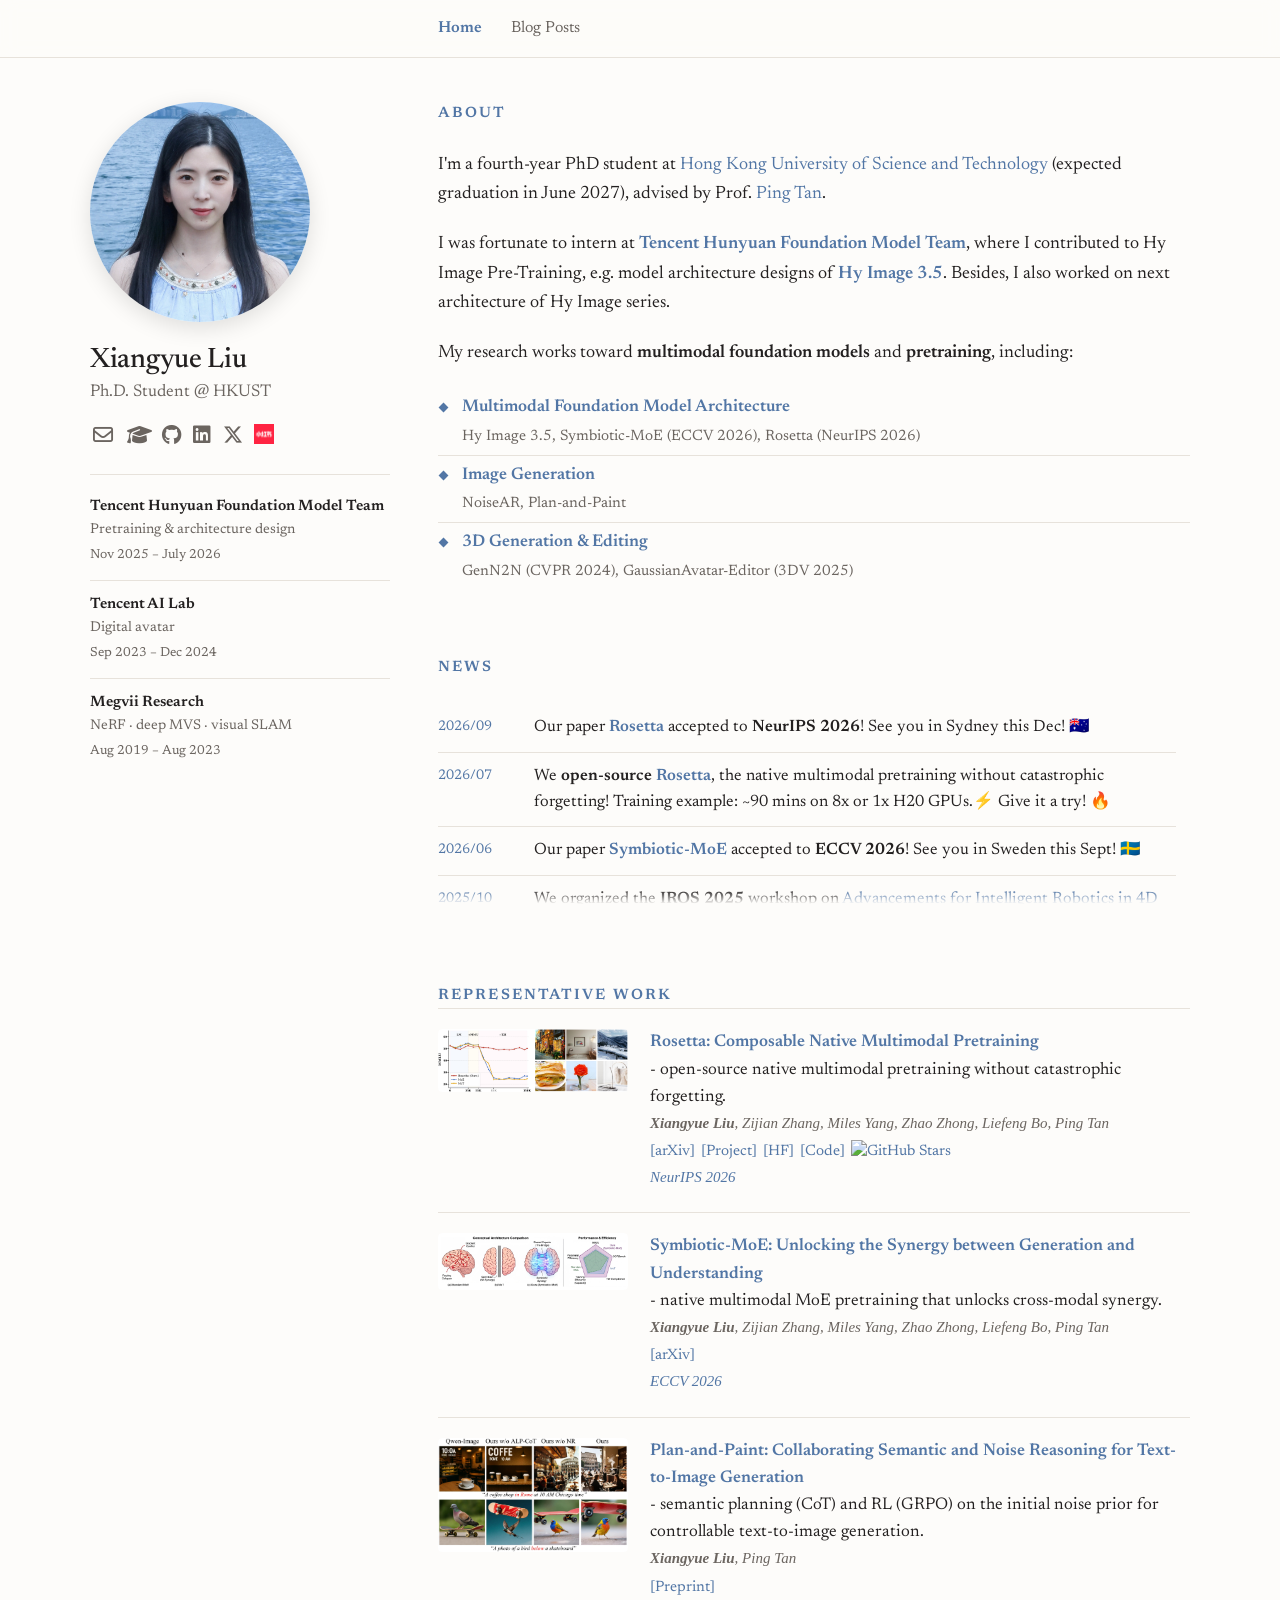
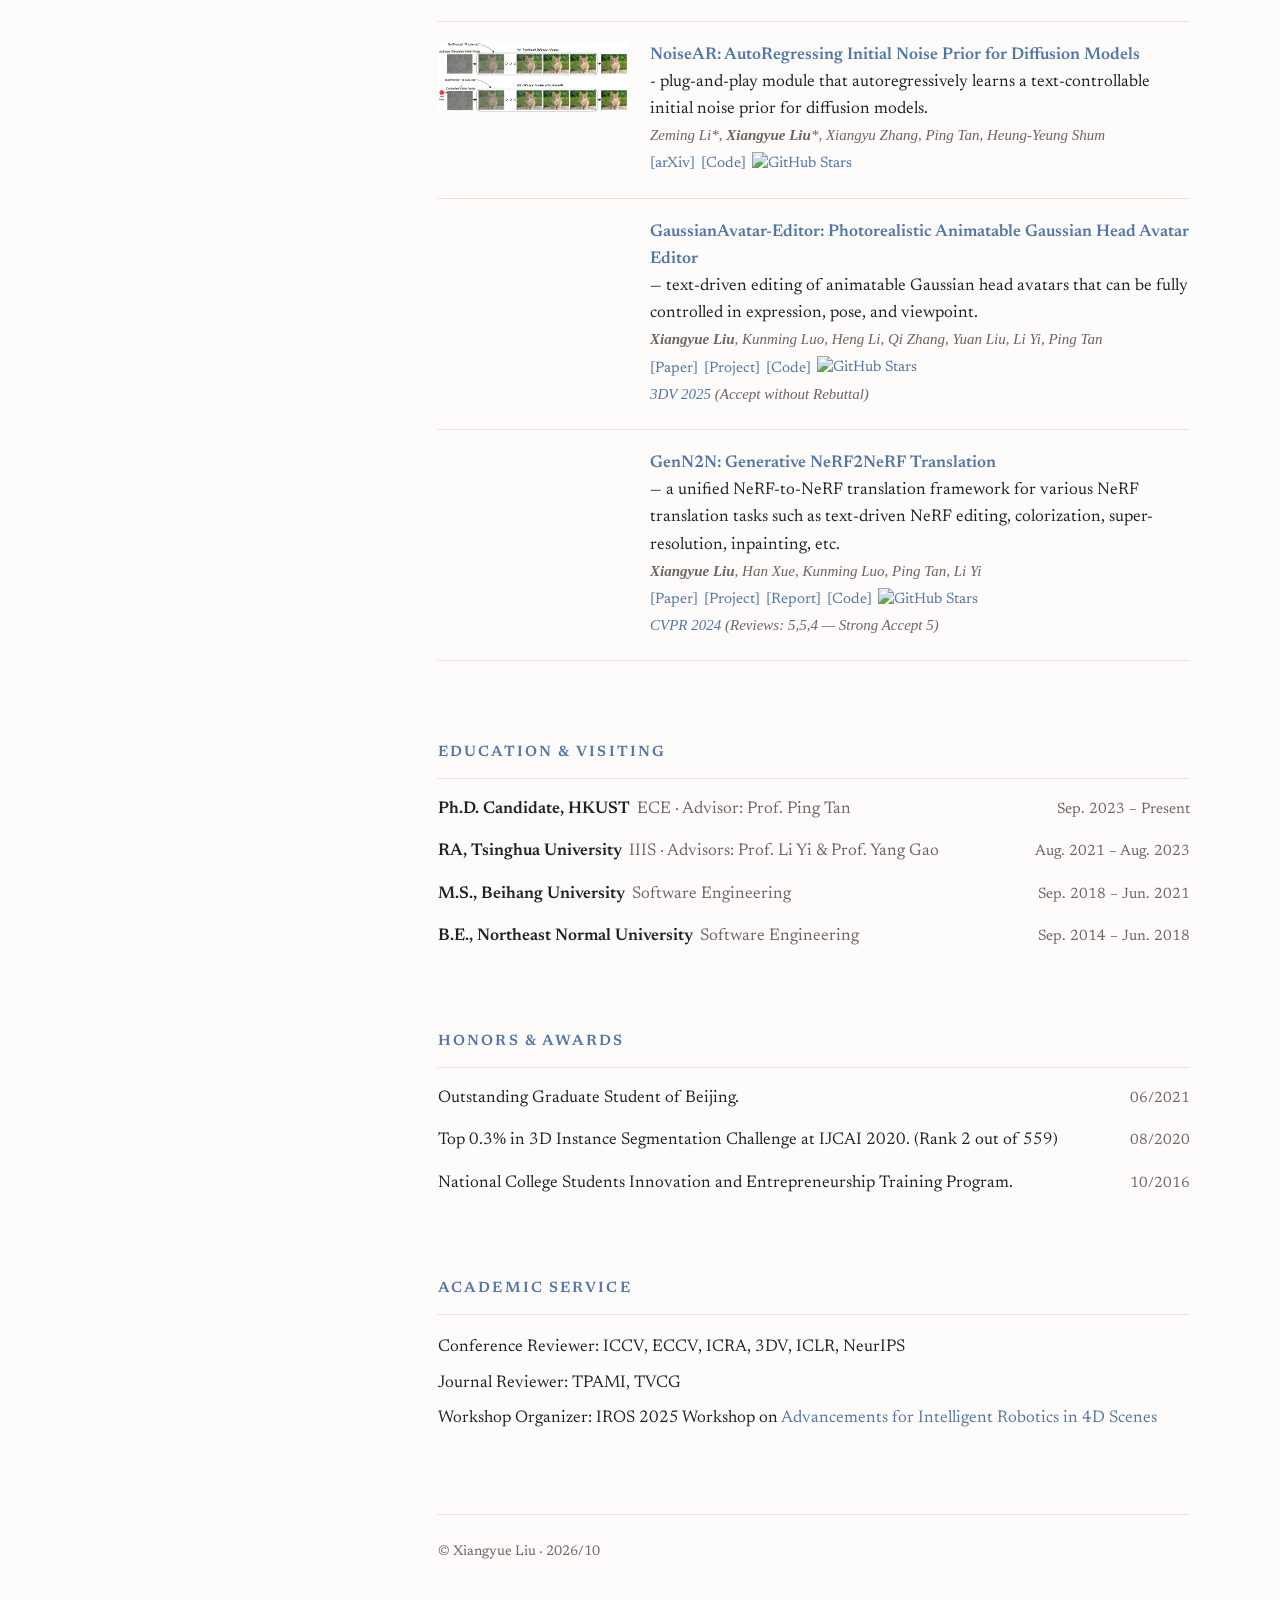
==== commit d88d6528: "Update index.html" ====
--- a/index.html
+++ b/index.html
@@ -24,7 +24,7 @@
     <div class="nav-inner">
       <span class="nav-brand" aria-hidden="true"></span>
       <div class="nav-links">
-        <a class="navlink active" href="index.html#about">Home</a>
+        <a class="navlink active" href="index.html">Home</a>
         <a class="navlink" href="blogs.html">Blog Posts</a>
       </div>
     </div>
--- a/style.css
+++ b/style.css
@@ -0,0 +1,575 @@
+/* =========================================================================
+   Shengqiong Wu — homepage styles (shared by all pages)
+   Pure CSS. Edit the THEME variables below to restyle everything.
+   ========================================================================= */
+
+:root {
+  --bg:        #fdfcfa;   /* page background (warm off-white)            */
+  --surface:   #ffffff;   /* cards / raised blocks                       */
+  --text:      #232020;   /* primary text                               */
+  --muted:     #6b6560;   /* secondary text, dates, captions            */
+  --rule:      #e7e2db;   /* hairlines and borders                      */
+  --accent:    #5276a5;   /* muted steel blue — links, year markers     */
+  --accent-soft: #dde6f0; /* faint accent tint for backgrounds          */
+
+  --sidebar-w: 300px;     /* left column width                          */
+  --main-w:    800px;     /* reading column max width                   */
+  --gap:       48px;      /* space between the two columns              */
+  --page-pad:  24px;      /* horizontal inset for layout + nav          */
+  --navh:      58px;      /* fixed top navigation bar height            */
+  --serif:     "Newsreader", Georgia, "Times New Roman", serif;
+  --space:     clamp(48px, 8vw, 80px); /* vertical rhythm between sections */
+}
+
+/* ============================ BASE ============================ */
+* { box-sizing: border-box; }
+html { scroll-behavior: smooth; }
+
+body {
+  margin: 0;
+  background: var(--bg);
+  color: var(--text);
+  font-family: var(--serif);
+  font-size: 18px;
+  line-height: 1.65;
+  font-weight: 400;
+  -webkit-font-smoothing: antialiased;
+  text-rendering: optimizeLegibility;
+}
+
+a {
+  color: var(--accent);
+  text-decoration: none;
+  border-bottom: 1px solid transparent;
+  transition: border-color .15s ease, color .15s ease;
+}
+a:hover { border-bottom-color: var(--accent); }
+
+p { margin: 0 0 1.1em; }
+strong { font-weight: 600; }
+
+/* ============================ FIXED TOP NAV ============================ */
+.topnav {
+  position: fixed;
+  top: 0; left: 0; right: 0;
+  height: var(--navh);
+  display: flex;
+  align-items: center;
+  background: rgba(253, 252, 250, 0.85);
+  backdrop-filter: saturate(160%) blur(8px);
+  border-bottom: 1px solid var(--rule);
+  z-index: 100;
+}
+.topnav .nav-inner {
+  width: 100%;
+  max-width: calc(var(--sidebar-w) + var(--gap) + var(--main-w));
+  margin: 0 auto;
+  padding: 0 var(--page-pad);
+  display: flex;
+  align-items: center;
+  gap: var(--gap);             /* same gap as the two-column layout below */
+  overflow-x: auto;            /* scroll if too narrow, instead of wrapping */
+  white-space: nowrap;
+  scrollbar-width: none;       /* Firefox */
+}
+.topnav .nav-inner::-webkit-scrollbar { display: none; } /* WebKit */
+
+/* name sits over the sidebar column; links begin at the main column edge */
+.topnav .nav-brand {
+  flex: 0 0 var(--sidebar-w);
+  width: var(--sidebar-w);
+  font-weight: 600;
+  font-size: 18px;
+  color: var(--text);
+  border: none;
+}
+.topnav .nav-brand:hover { color: var(--accent); }
+.topnav .nav-links {
+  flex: 1 1 auto;
+  display: flex;
+  align-items: center;
+  gap: 28px;
+}
+.topnav a.navlink {
+  color: var(--muted);
+  font-size: 16px;
+  letter-spacing: .01em;
+  border: none;
+  padding: 4px 0;
+}
+.topnav a.navlink:hover,
+.topnav a.navlink.active { color: var(--accent); }
+.topnav a.navlink.active { font-weight: 600; }
+
+/* ============================ TWO-COLUMN LAYOUT ============================ */
+.layout {
+  display: flex;
+  gap: var(--gap);
+  max-width: calc(var(--sidebar-w) + var(--gap) + var(--main-w));
+  margin: 0 auto;
+  padding: calc(var(--navh) + 44px) var(--page-pad) 0;
+  align-items: flex-start;
+}
+
+/* anchor targets clear the fixed bar */
+section[id] { scroll-margin-top: calc(var(--navh) + 16px); }
+
+/* ---- LEFT: sticky profile ---- */
+.sidebar {
+  flex: 0 0 var(--sidebar-w);
+  width: var(--sidebar-w);
+  position: sticky;
+  top: calc(var(--navh) + 32px);
+}
+.sidebar .portrait {
+  display: block;
+  width: 220px;
+  height: 220px;
+  border-radius: 50%;
+  object-fit: cover;
+  box-shadow: 0 6px 22px rgba(0,0,0,.12);
+  margin: 0 0 22px;
+}
+.sidebar h1 {
+  font-size: 28px;
+  font-weight: 500;
+  line-height: 1.15;
+  margin: 0 0 4px;
+  letter-spacing: -0.01em;
+}
+.sidebar .zh { color: var(--muted); font-weight: 400; font-size: .78em; }
+.sidebar .role {
+  color: var(--muted);
+  font-size: 17px;
+  margin: 0 0 16px;
+  line-height: 1.5;
+}
+.sidebar .role span:empty { display: none; }
+
+.social {
+  --social-slot: 26px;
+  --social-gap: 8px;
+  display: grid;
+  grid-template-columns: repeat(6, var(--social-slot));
+  column-gap: var(--social-gap);
+  align-items: center;
+  justify-content: start;
+  width: fit-content;
+  margin-bottom: 26px;
+}
+.social a {
+  display: flex;
+  align-items: center;
+  justify-content: center;
+  width: var(--social-slot);
+  height: var(--social-slot);
+  color: var(--muted);
+  border: none;
+}
+.social a:hover { color: var(--accent); }
+.social a:nth-child(4) { transform: translateX(-3px); }
+.social a:nth-child(5) { transform: translateX(-6px); }
+.social a:nth-child(6) { transform: translateX(-9px); }
+.social a i {
+  display: block;
+  width: var(--social-slot);
+  font-size: 20px;
+  line-height: var(--social-slot);
+  text-align: center;
+}
+.social a i::before {
+  display: inline-block;
+  width: 1em;
+  text-align: center;
+}
+.social .icon-xhs {
+  display: block;
+  width: 20px;
+  height: 20px;
+  object-fit: contain;
+  margin: 0;
+  transform: translateY(-1px);
+}
+.social a:hover .icon-xhs { opacity: 0.88; }
+
+.sidebar-exp {
+  margin-top: 4px;
+  padding-top: 22px;
+  border-top: 1px solid var(--rule);
+}
+.sidebar-exp h2 {
+  font-size: 13px;
+  font-weight: 600;
+  letter-spacing: .12em;
+  text-transform: uppercase;
+  color: var(--accent);
+  margin: 0 0 14px;
+}
+.sidebar-exp ul {
+  list-style: none;
+  margin: 0;
+  padding: 0;
+}
+.sidebar-exp li {
+  margin-bottom: 14px;
+  padding-bottom: 14px;
+  border-bottom: 1px solid var(--rule);
+}
+.sidebar-exp li:last-child {
+  margin-bottom: 0;
+  padding-bottom: 0;
+  border-bottom: none;
+}
+.sidebar-exp .org {
+  display: block;
+  font-weight: 600;
+  font-size: 15px;
+  line-height: 1.35;
+  color: var(--text);
+}
+.sidebar-exp .exp-detail {
+  display: block;
+  margin-top: 3px;
+  font-size: 14px;
+  line-height: 1.45;
+  color: var(--muted);
+}
+.sidebar-exp .when {
+  display: block;
+  margin-top: 4px;
+  font-size: 13px;
+  color: var(--muted);
+  font-variant-numeric: tabular-nums;
+}
+
+/* ---- RIGHT: main content ---- */
+.main {
+  flex: 1 1 auto;
+  min-width: 0;
+  max-width: var(--main-w);
+  padding-bottom: 96px;
+}
+
+/* ============================ SECTIONS & HEADINGS ============================ */
+section { padding-top: var(--space); }
+.main > section:first-child { padding-top: 0; }
+#news { padding-top: clamp(28px, 4vw, 44px); }
+
+.section-title {
+  font-size: 15px;
+  font-weight: 600;
+  letter-spacing: .14em;
+  text-transform: uppercase;
+  color: var(--accent);
+  margin: 0 0 24px;
+}
+#education .section-title,
+#honors .section-title,
+#professional-service .section-title {
+  padding-bottom: 12px;
+  border-bottom: 1px solid var(--rule);
+  margin-bottom: 18px;
+}
+
+/* ============================ RESEARCH AREAS (About) ============================ */
+.areas { list-style: none; margin: 6px 0 1.2em; padding: 0; }
+.areas li {
+  position: relative;
+  padding: 7px 0 7px 24px;
+  font-size: 17px;
+  line-height: 1.55;
+  border-bottom: 1px solid var(--rule);
+}
+.areas li:last-child { border-bottom: none; }
+.areas li::before {           /* small bronze diamond marker */
+  content: "";
+  position: absolute;
+  left: 2px; top: 16px;
+  width: 7px; height: 7px;
+  background: var(--accent);
+  transform: rotate(45deg);
+}
+.areas .area-name { display: block; font-weight: 600; color: var(--accent); }
+.areas .area-works { display: block; margin-top: 3px; font-size: 15px; color: var(--muted); }
+.areas .area-works a { color: var(--muted); }
+.areas .area-works a:hover { color: var(--accent); border-bottom-color: var(--accent); }
+
+/* section header row: title on the left, a "view all" link on the right */
+.section-head {
+  display: flex;
+  align-items: baseline;
+  justify-content: space-between;
+  gap: 16px;
+}
+.section-head .section-title { margin-bottom: 0; }
+.view-all {
+  font-size: 14px;
+  letter-spacing: .02em;
+  white-space: nowrap;
+  border: none;
+}
+.view-all:hover { border-bottom: 1px solid var(--accent); }
+
+/* ============================ REPRESENTATIVE WORK ============================ */
+.repwork h3 {
+  font-size: 19px;
+  font-weight: 600;
+  font-style: italic;
+  color: var(--text);
+  margin: 0 0 16px;
+}
+.work {
+  display: grid;
+  grid-template-columns: 190px 1fr;
+  gap: 22px;
+  padding: 20px 0;
+  border-top: 1px solid var(--rule);
+}
+.work:last-child { border-bottom: 1px solid var(--rule); }
+.work .media { width: 100%; border-radius: 4px; overflow: hidden; }
+.work .media img,
+.work .media video { width: 100%; display: block; border-radius: 4px; }
+.work .body { font-size: 17px; line-height: 1.6; }
+.work .body .name { font-weight: 600; }
+.work .body .meta { color: var(--muted); font-size: 15px; font-style: italic; }
+.work .body .links a { font-size: 15px; margin-right: 2px; }
+.underline-key { text-decoration: underline; text-decoration-color: var(--accent); text-underline-offset: 3px; }
+
+/* homepage blocks below Representative Work */
+.rep-plain-list {
+  list-style: none;
+  margin: 0;
+  padding: 0;
+}
+.rep-plain-list li {
+  font-size: 17px;
+  line-height: 1.75;
+  margin-bottom: 6px;
+}
+.rep-plain-list li:last-child { margin-bottom: 0; }
+.rep-plain-list strong { font-weight: 600; color: var(--text); }
+
+.edu-rows { list-style: none; margin: 0; padding: 0; }
+.edu-row {
+  display: flex;
+  flex-wrap: wrap;
+  align-items: baseline;
+  justify-content: space-between;
+  gap: 8px 20px;
+  padding: 8px 0;
+  font-size: 17px;
+  line-height: 1.55;
+}
+.edu-row:first-child { padding-top: 0; }
+.edu-row:last-child { padding-bottom: 0; }
+.edu-row-main { flex: 1 1 12rem; min-width: 0; }
+.edu-row-main strong { font-weight: 600; }
+.edu-detail { color: var(--muted); margin-left: 0.4em; }
+.edu-detail a { color: var(--muted); }
+.edu-detail a:hover { color: var(--accent); }
+.edu-row .edu-when {
+  flex: 0 0 auto;
+  color: var(--muted);
+  font-size: 15px;
+  text-align: right;
+  white-space: nowrap;
+}
+
+.rep-bullets {
+  margin: 0;
+  padding: 0 0 0 1.35em;
+  list-style: disc;
+}
+.rep-bullets li {
+  font-size: 17px;
+  line-height: 1.65;
+  margin-bottom: 10px;
+  padding-left: 4px;
+}
+.rep-bullets li:last-child { margin-bottom: 0; }
+.rep-bullets strong { font-weight: 600; color: var(--text); }
+.rep-muted { color: var(--muted); }
+.honors-empty { margin: 14px 0 0; font-size: 15px; }
+.rep-bullets:not(:empty) + .honors-empty { display: none; }
+
+/* ============================ NEWS ============================ */
+.news-box {
+  --news-visible-rows: 3;
+  --news-row-height: 4.15rem;
+  max-height: calc(var(--news-visible-rows) * var(--news-row-height));
+  overflow-y: auto;
+  padding-right: 14px;
+  mask-image: linear-gradient(to bottom, transparent 0, #000 14px, #000 calc(100% - 14px), transparent 100%);
+}
+.news-list { list-style: none; margin: 0; padding: 0; }
+.news-list li {
+  display: grid;
+  grid-template-columns: 80px 1fr;
+  gap: 16px;
+  padding: 11px 0;
+  border-bottom: 1px solid var(--rule);
+  font-size: 16.5px;
+  line-height: 1.55;
+}
+.news-list li:last-child { border-bottom: none; }
+.news-list .date {
+  color: var(--accent);
+  font-size: 14px;
+  font-variant-numeric: tabular-nums;
+  padding-top: 2px;
+  white-space: nowrap;
+}
+.news-box::-webkit-scrollbar { width: 8px; }
+.news-box::-webkit-scrollbar-thumb { background: var(--rule); border-radius: 4px; }
+
+/* ============================ PUBLICATIONS ============================ */
+.pub-year {
+  display: flex;
+  align-items: baseline;
+  gap: 14px;
+  margin: 34px 0 14px;
+}
+.pub-year:first-child { margin-top: 0; }
+.pub-year .y { font-size: 22px; font-weight: 600; color: var(--text); }
+.pub-year .rule { flex: 1; height: 1px; background: var(--rule); }
+
+.pub-list { list-style: none; margin: 0; padding: 0; }
+.pub-list li {
+  padding: 12px 0;
+  border-bottom: 1px solid var(--rule);
+  font-size: 16.5px;
+  line-height: 1.6;
+}
+.pub-list li:last-child { border-bottom: none; }
+.pub-list .title { font-style: italic; }
+.pub-list .venue { display: inline-block; font-weight: 600; color: var(--accent); }
+.pub-list .badge { font-size: 13.5px; color: var(--muted); }
+.pub-list a { font-size: 14.5px; }
+
+/* corresponding-author email marker */
+.corr {
+  font-size: 11px;
+  color: var(--accent);
+  margin-left: 2px;
+  position: relative;
+  top: -2px;            /* slight superscript lift */
+}
+
+/* ============================ SERVICES / TWO-COL BLOCKS ============================ */
+.cols2 { display: grid; grid-template-columns: 1fr 1fr; gap: 32px; }
+.services-stack { display: flex; flex-direction: column; gap: 26px; }
+.svc-list { list-style: none; margin: 0; padding: 0; }
+.svc-list li {
+  position: relative;
+  padding: 5px 0 5px 20px;
+  font-size: 16.5px;
+  line-height: 1.5;
+}
+.svc-list li::before {       /* small bronze diamond marker */
+  content: "";
+  position: absolute;
+  left: 1px; top: 13px;
+  width: 6px; height: 6px;
+  background: var(--accent);
+  transform: rotate(45deg);
+}
+.svc-list .svc-meta { color: var(--muted); font-size: 15px; }
+.block h3 { font-size: 16px; font-weight: 600; margin: 0 0 10px; color: var(--text); }
+.block p { font-size: 16.5px; color: var(--text); line-height: 1.65; margin: 0; }
+
+/* ============================ OUTPUT ============================ */
+.dl { list-style: none; margin: 0 0 8px; padding: 0; }
+.dl li {
+  display: grid;
+  grid-template-columns: 90px 1fr;
+  gap: 16px;
+  padding: 10px 0;
+  border-bottom: 1px solid var(--rule);
+  font-size: 16.5px;
+  line-height: 1.55;
+}
+.dl li:last-child { border-bottom: none; }
+.dl .when { color: var(--muted); font-size: 14.5px; padding-top: 2px; }
+/* wider label column for long entries (e.g. teaching terms) */
+.dl.dl-wide li { grid-template-columns: 200px 1fr; }
+.dl.dl-wide .when { white-space: nowrap; }
+@media (max-width: 600px) { .dl.dl-wide li { grid-template-columns: 120px 1fr; } .dl.dl-wide .when { white-space: normal; } }
+.subhead { font-size: 16px; font-weight: 600; font-style: italic; margin: 28px 0 10px; color: var(--text); }
+.subhead:first-child { margin-top: 0; }
+
+/* live GitHub star count (filled in by the script in output.html) */
+.repo-stars {
+  display: inline-flex;
+  align-items: center;
+  gap: 3px;
+  font-size: 13px;
+  color: var(--accent);
+  white-space: nowrap;
+}
+.repo-stars i { font-size: 11px; }
+
+/* ============================ AWARDS ============================ */
+.awards { list-style: none; margin: 0; padding: 0; }
+.awards li {
+  display: grid;
+  grid-template-columns: 64px 1fr;
+  gap: 16px;
+  padding: 10px 0;
+  border-bottom: 1px solid var(--rule);
+  font-size: 16.5px;
+}
+.awards li:last-child { border-bottom: none; }
+.awards .yr { color: var(--accent); font-variant-numeric: tabular-nums; }
+
+/* ============================ CONTACT ============================ */
+.contact p { font-size: 17px; }
+.contact .big-mail { font-size: clamp(20px, 4vw, 26px); font-weight: 500; }
+
+/* ============================ VISITOR COUNTER (inside footer) ============================ */
+.visitors { color: var(--muted); font-size: 14px; }
+.visitors i { font-size: 12px; margin-right: 5px; color: var(--accent); }
+.visitors .sep { margin: 0 8px; opacity: .45; }
+
+/* ============================ FOOTER ============================ */
+.main footer {
+  margin-top: var(--space);
+  padding: 26px 0 0;
+  border-top: 1px solid var(--rule);
+  color: var(--muted);
+  font-size: 14px;
+}
+/* index footer: counter on the left, copyright on the right */
+.main footer.footer-split {
+  display: flex;
+  justify-content: space-between;
+  align-items: center;
+  gap: 12px;
+  flex-wrap: wrap;
+}
+
+/* ============================ RESPONSIVE ============================ */
+@media (max-width: 860px) {
+  .layout { flex-direction: column; gap: 36px; padding-top: calc(var(--navh) + 32px); }
+  .sidebar {
+    position: static;
+    width: 100%;
+    flex-basis: auto;
+    text-align: center;
+  }
+  .sidebar .portrait { margin-left: auto; margin-right: auto; }
+  .social { justify-content: center; }
+  .main { max-width: 100%; }
+  /* on small screens the nav scrolls horizontally; name shrinks to its text */
+  .topnav .nav-inner { gap: 22px; padding: 0 20px; }
+  .topnav .nav-brand { flex: 0 0 auto; width: auto; }
+  .topnav .nav-links { gap: 18px; }
+  .topnav a.navlink { font-size: 15px; }
+}
+
+@media (max-width: 560px) {
+  body { font-size: 17px; }
+  .work { grid-template-columns: 1fr; gap: 14px; }
+  .work .media { max-width: 280px; }
+  .cols2 { grid-template-columns: 1fr; gap: 24px; }
+  .news-list li { grid-template-columns: 70px 1fr; gap: 12px; }
+}
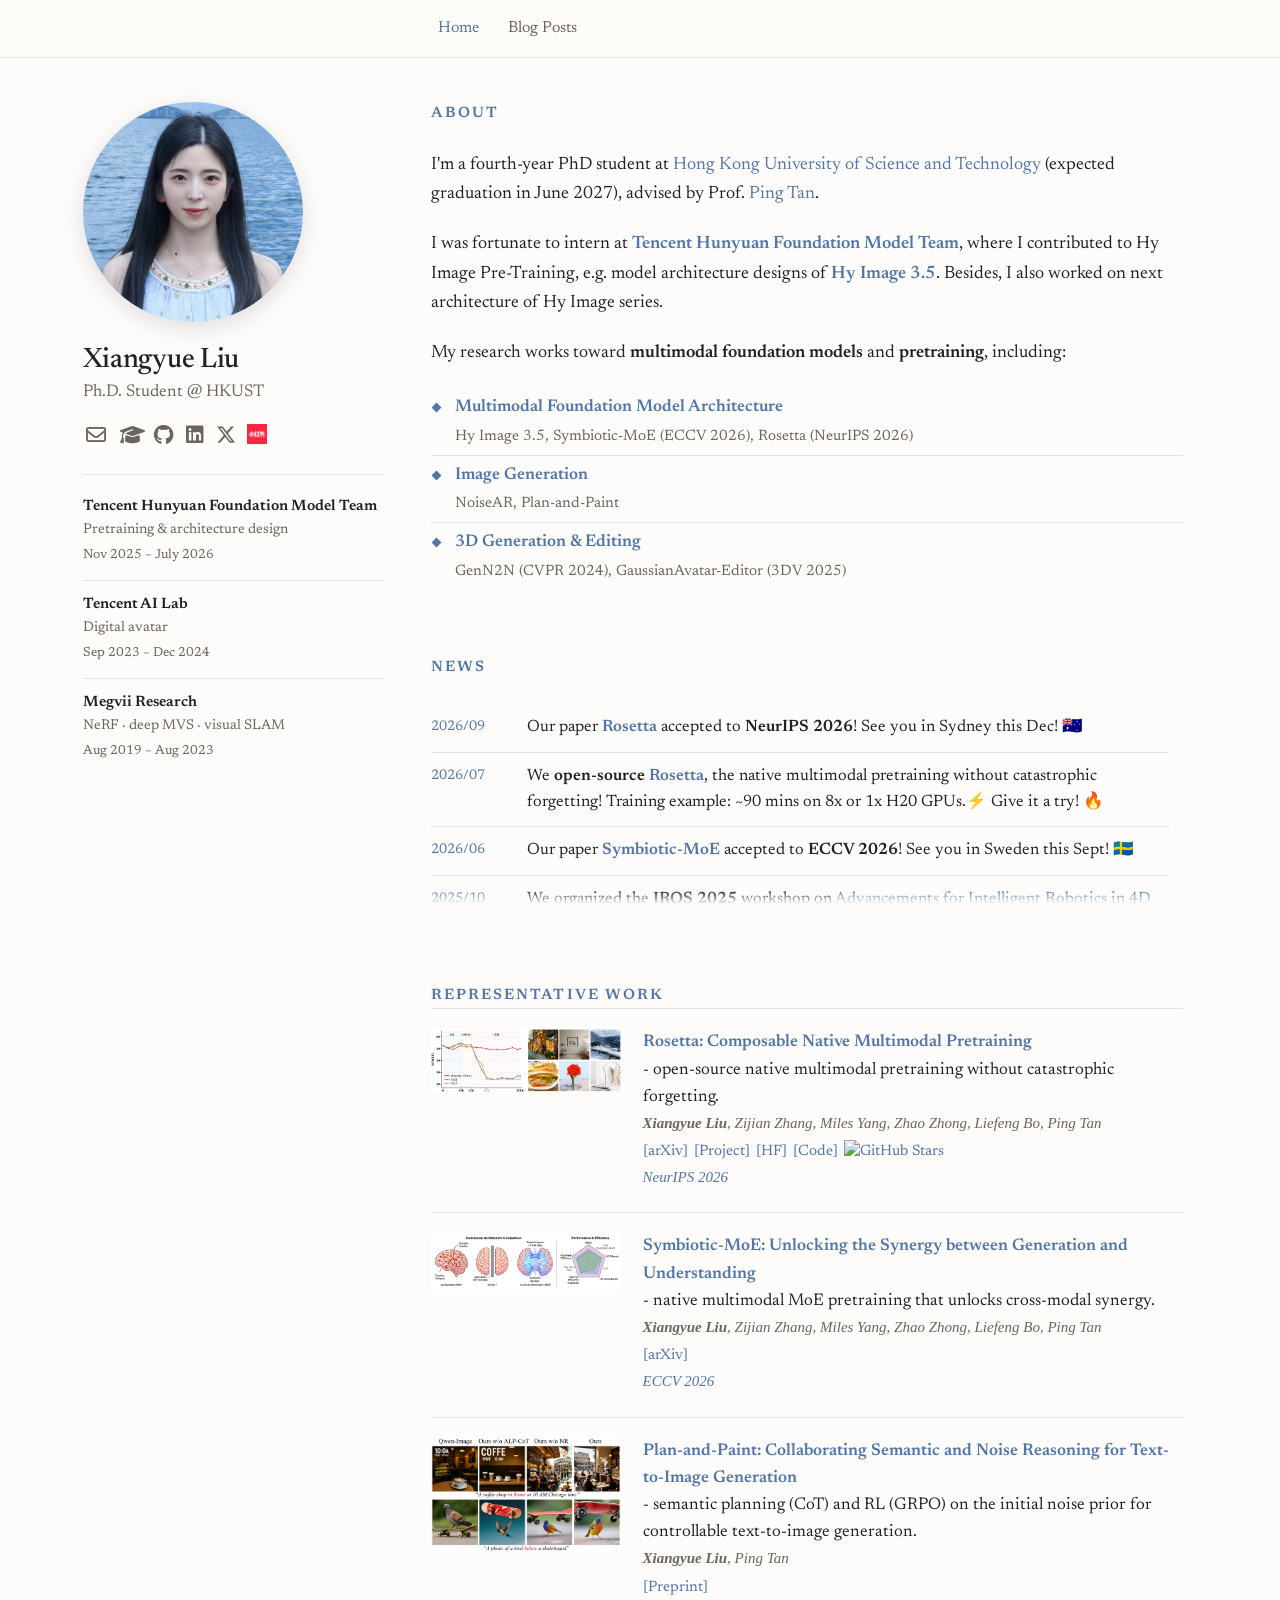
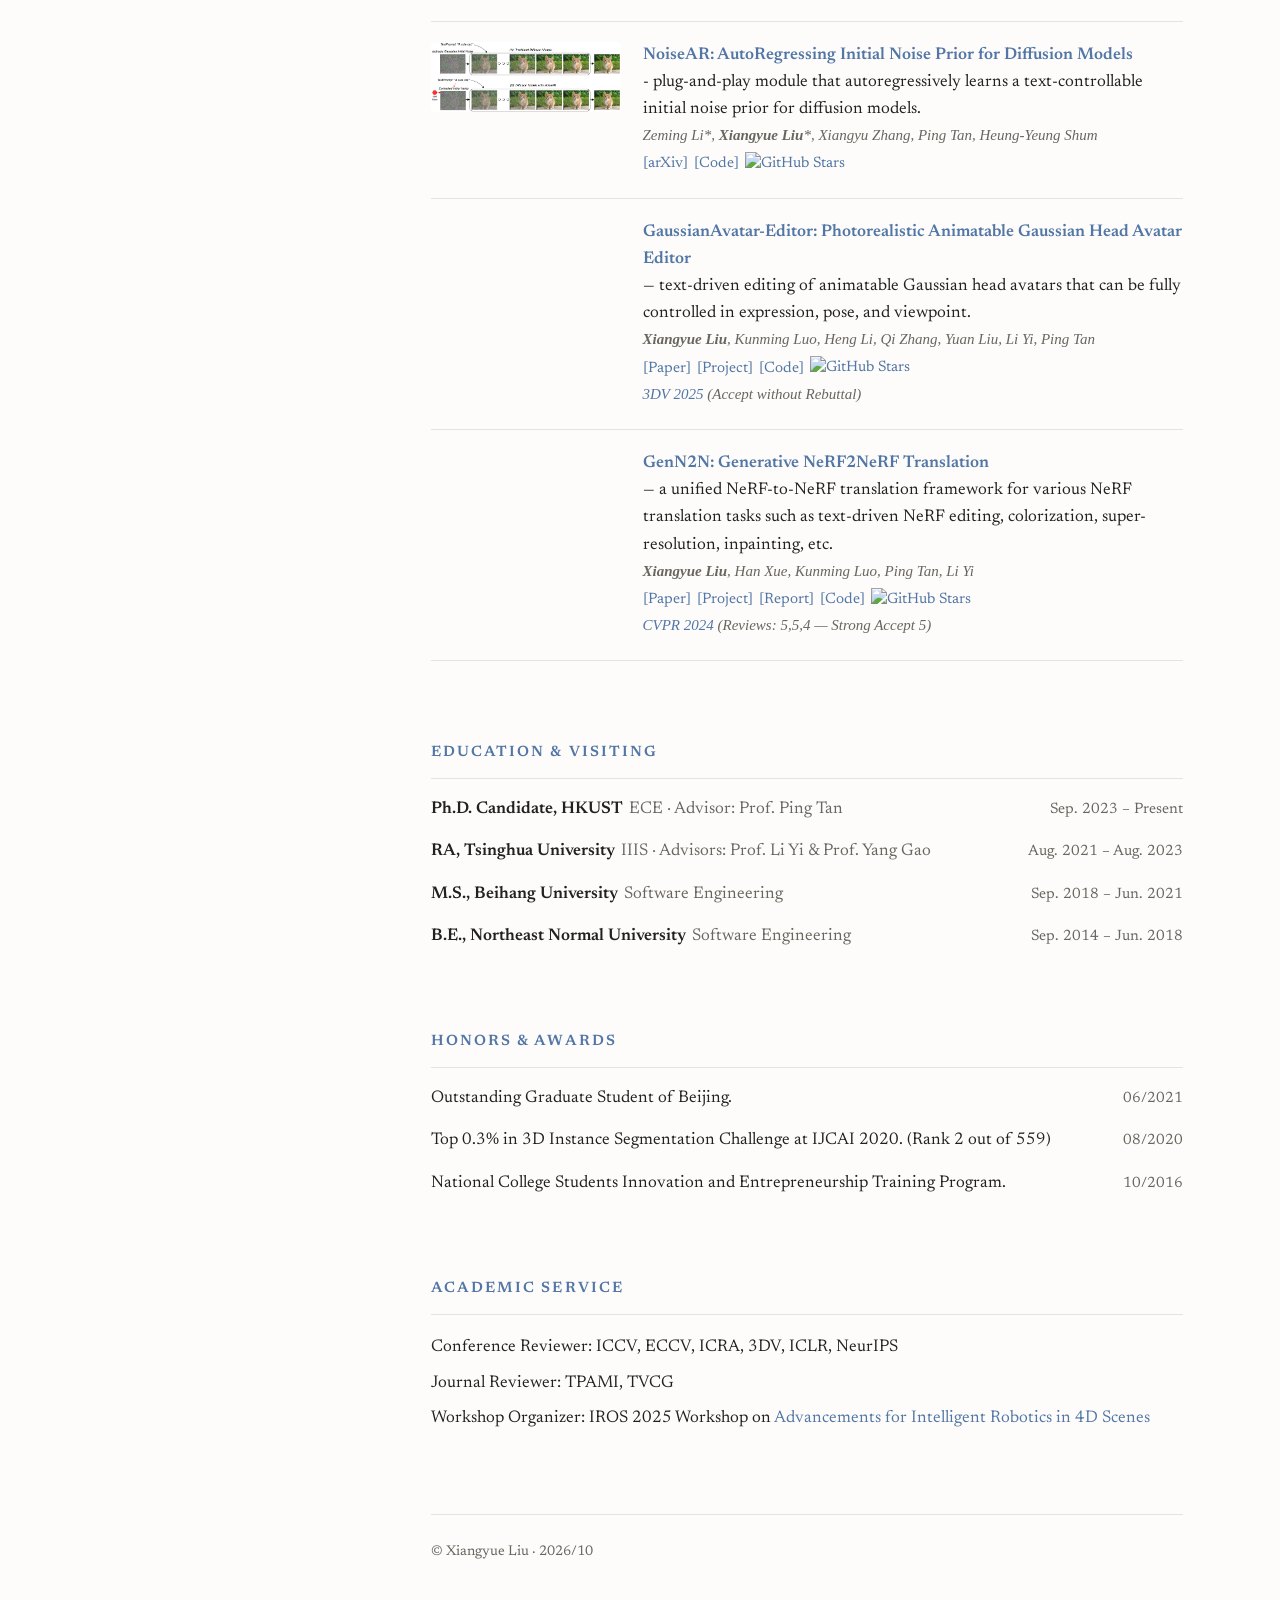
==== commit 0851fa14: "Update index.html" ====
--- a/index.html
+++ b/index.html
@@ -7,7 +7,7 @@
   <meta name="description" content="Xiangyue Liu — PhD Candidate, HKUST. Large Vision-Language Foundation Models, multimodal generation, multi-agent systems.">
   <meta name="keywords" content="Xiangyue Liu, Oxford, multimodal, vision-language, foundation models">
   <meta name="author" content="Xiangyue Liu">
-  <link rel="icon" type="image/png" href="images/rose.png">
+  <link rel="icon" type="image/png" href="images/rose-tab.png">
   <title>Xiangyue Liu</title>
 
   <link rel="preconnect" href="https://fonts.googleapis.com">
--- a/style.css
+++ b/style.css
@@ -17,13 +17,18 @@
   --gap:       48px;      /* space between the two columns              */
   --page-pad:  24px;      /* horizontal inset for layout + nav          */
   --navh:      58px;      /* fixed top navigation bar height            */
+  --layout-top: calc(var(--navh) + 44px); /* below fixed nav; match sidebar sticky */
   --serif:     "Newsreader", Georgia, "Times New Roman", serif;
   --space:     clamp(48px, 8vw, 80px); /* vertical rhythm between sections */
 }
 
 /* ============================ BASE ============================ */
 * { box-sizing: border-box; }
-html { scroll-behavior: smooth; }
+html {
+  scroll-behavior: smooth;
+  overflow-y: scroll; /* same page width whether content overflows or not */
+  scrollbar-gutter: stable;
+}
 
 body {
   margin: 0;
@@ -99,7 +104,7 @@
 }
 .topnav a.navlink:hover,
 .topnav a.navlink.active { color: var(--accent); }
-.topnav a.navlink.active { font-weight: 600; }
+.topnav a.navlink.active { font-weight: inherit; }
 
 /* ============================ TWO-COLUMN LAYOUT ============================ */
 .layout {
@@ -107,7 +112,7 @@
   gap: var(--gap);
   max-width: calc(var(--sidebar-w) + var(--gap) + var(--main-w));
   margin: 0 auto;
-  padding: calc(var(--navh) + 44px) var(--page-pad) 0;
+  padding: var(--layout-top) var(--page-pad) 0;
   align-items: flex-start;
 }
 
@@ -119,7 +124,7 @@
   flex: 0 0 var(--sidebar-w);
   width: var(--sidebar-w);
   position: sticky;
-  top: calc(var(--navh) + 32px);
+  top: var(--layout-top);
 }
 .sidebar .portrait {
   display: block;
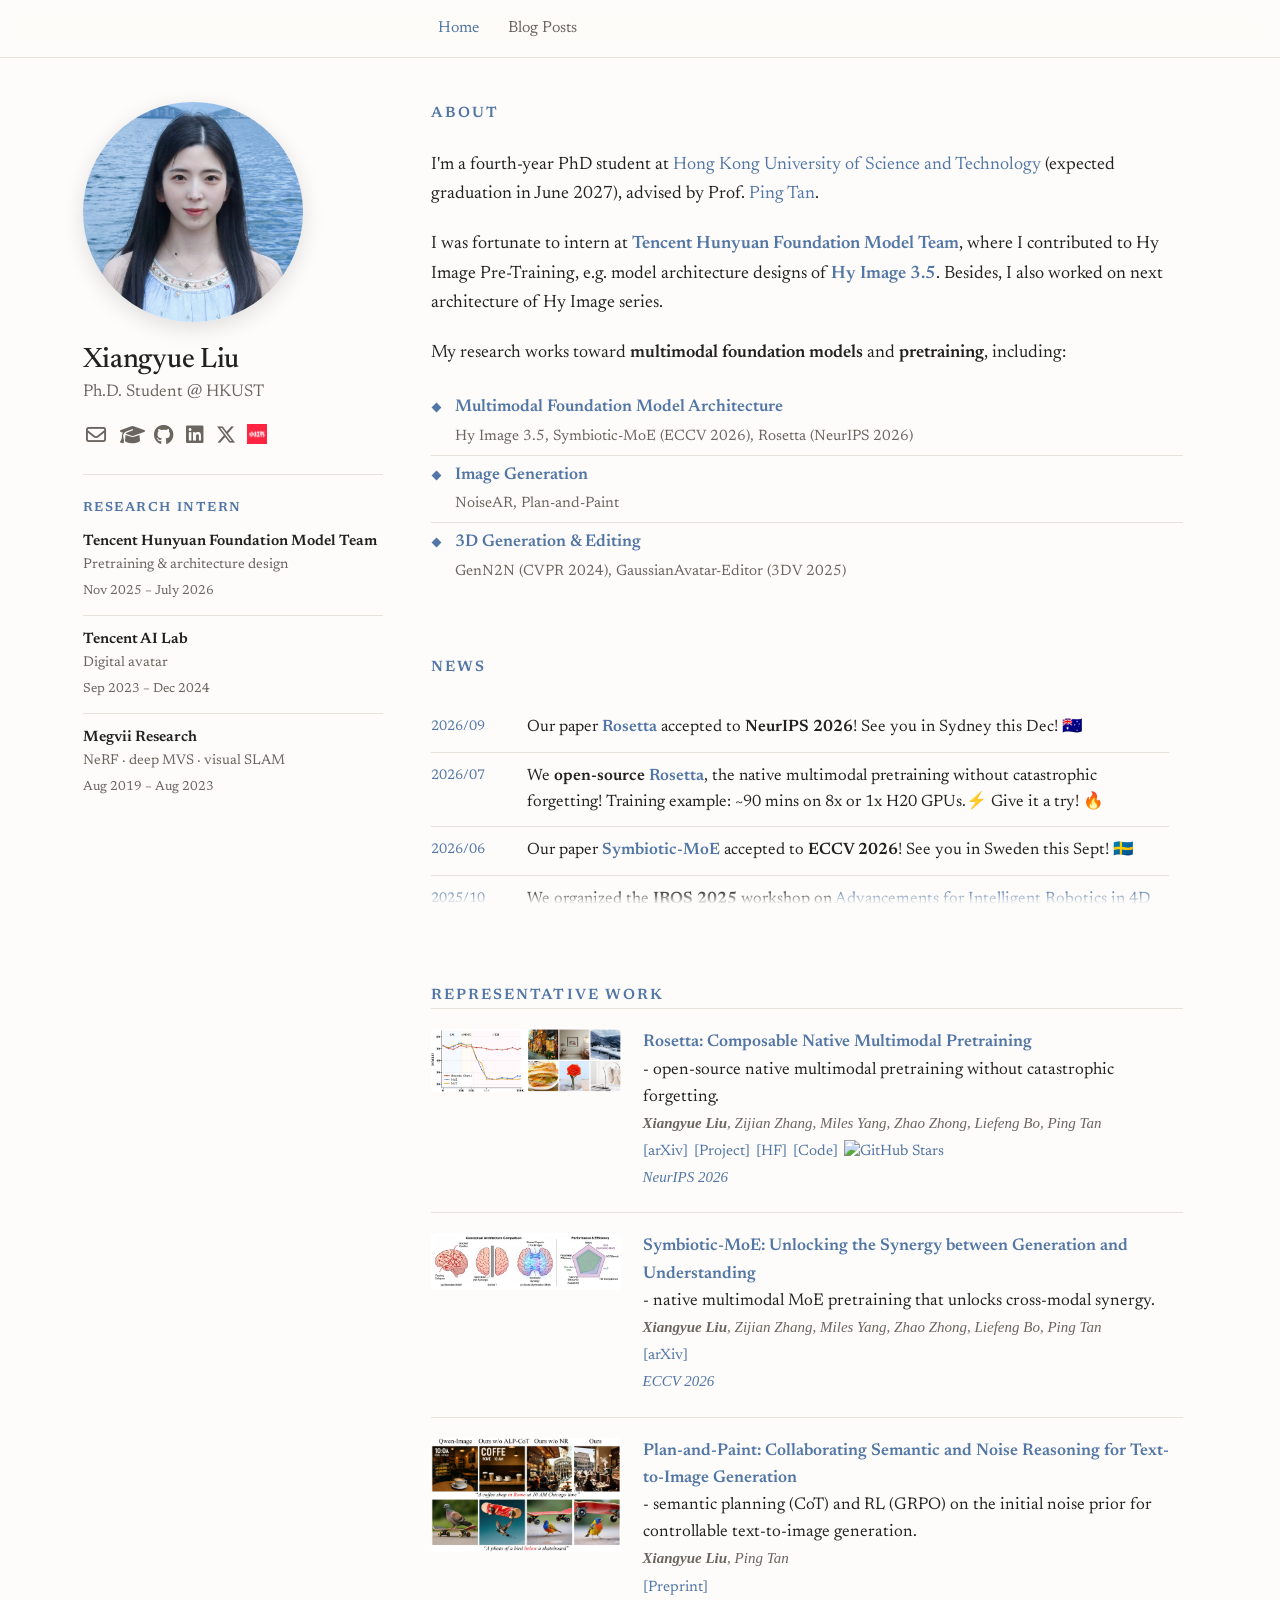
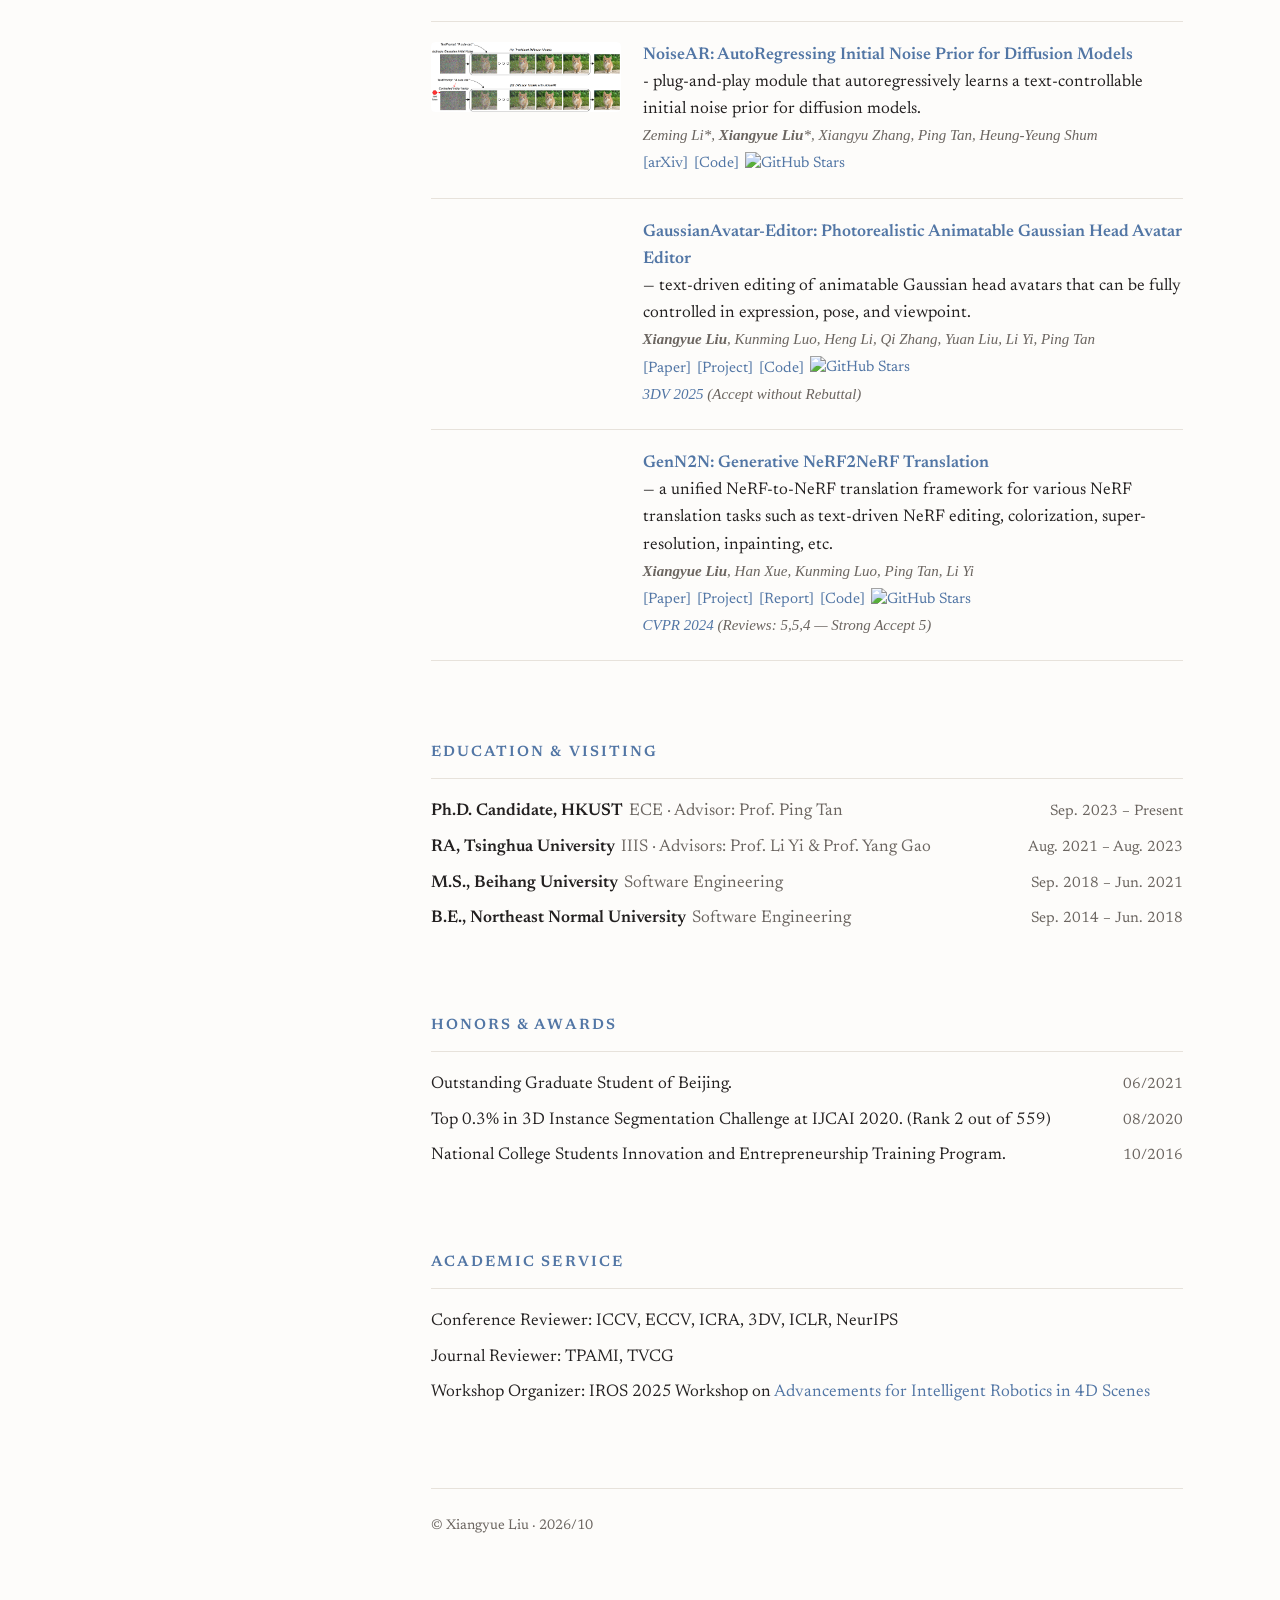
==== commit 77bdd0bc: "Update index.html" ====
--- a/index.html
+++ b/index.html
@@ -48,7 +48,7 @@
       </div>
 
       <div class="sidebar-exp">
-        <!-- <h2>Experience</h2> -->
+        <h2>Research Intern</h2>
         <ul>
           <li>
             <span class="org">Tencent Hunyuan Foundation Model Team</span>
--- a/style.css
+++ b/style.css
@@ -361,12 +361,11 @@
   align-items: baseline;
   justify-content: space-between;
   gap: 8px 20px;
-  padding: 8px 0;
+  margin-bottom: 6px;
   font-size: 17px;
-  line-height: 1.55;
-}
-.edu-row:first-child { padding-top: 0; }
-.edu-row:last-child { padding-bottom: 0; }
+  line-height: 1.75;
+}
+.edu-row:last-child { margin-bottom: 0; }
 .edu-row-main { flex: 1 1 12rem; min-width: 0; }
 .edu-row-main strong { font-weight: 600; }
 .edu-detail { color: var(--muted); margin-left: 0.4em; }
